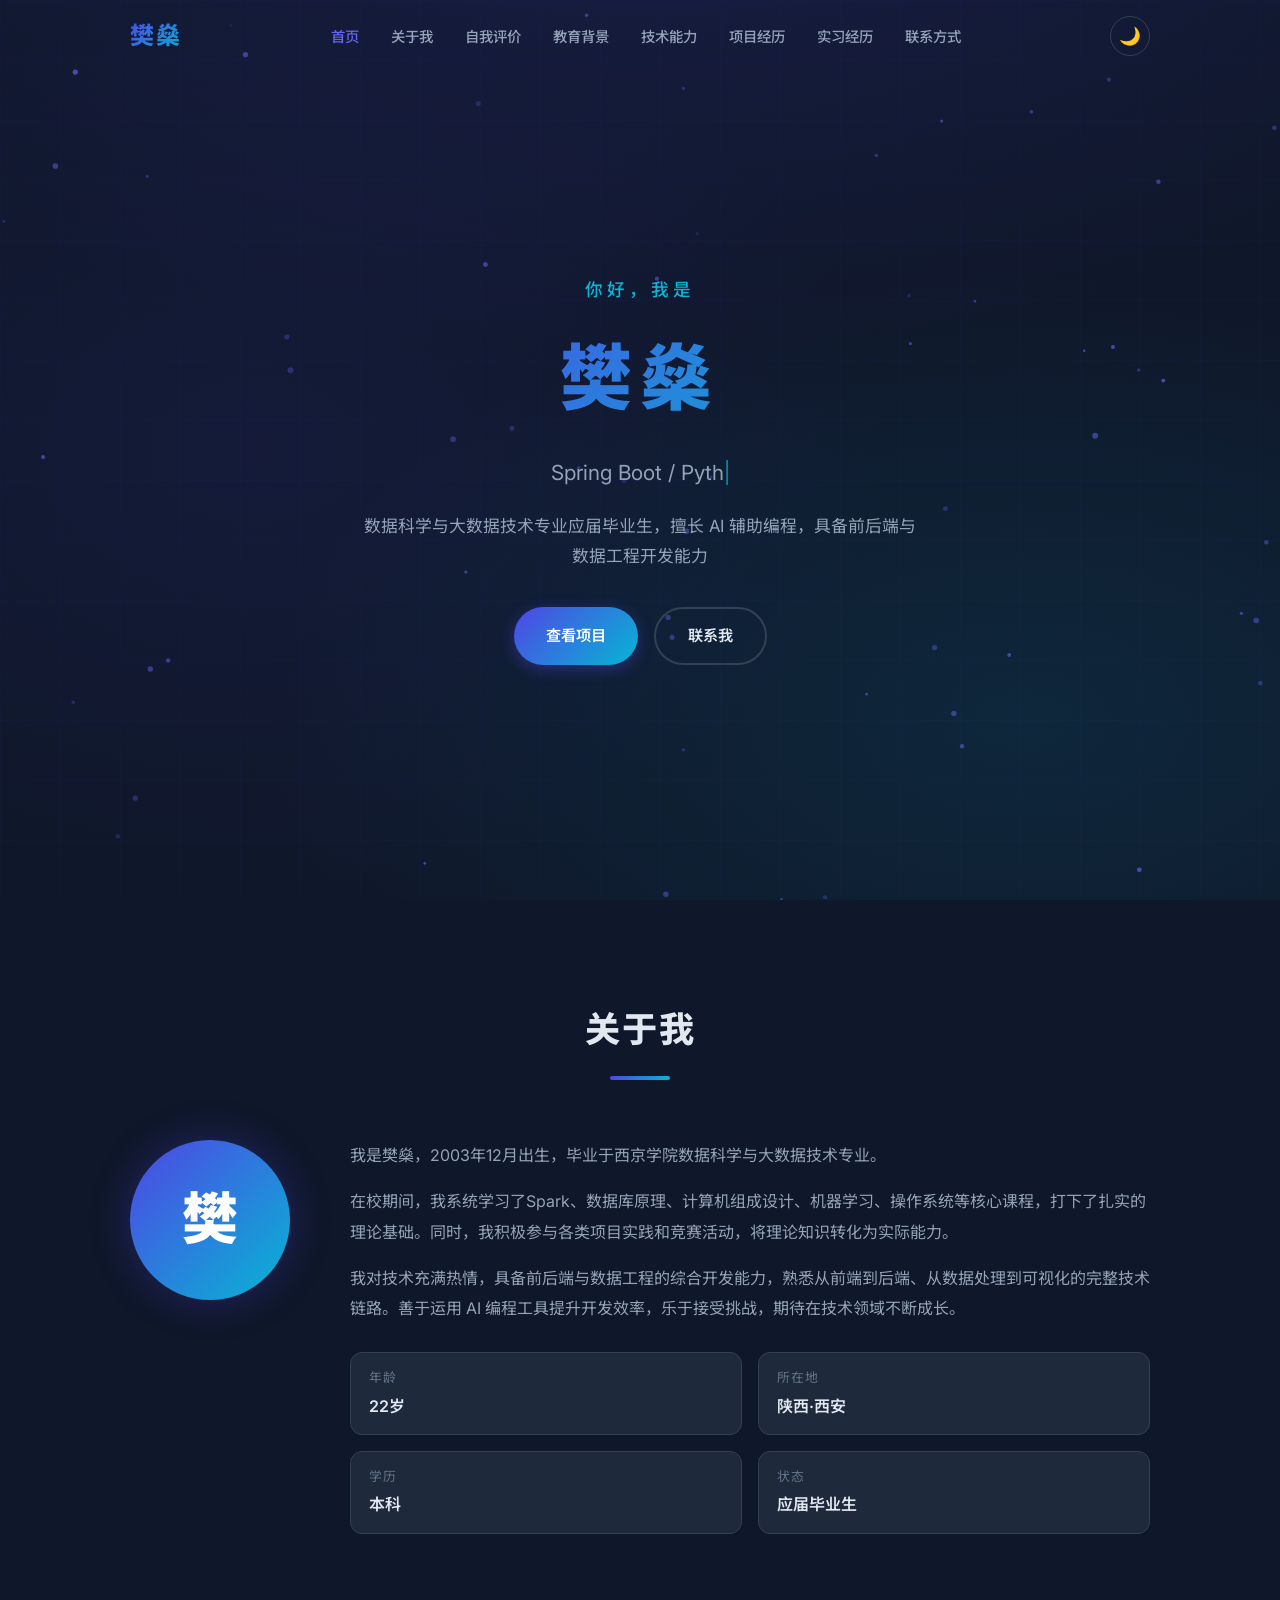
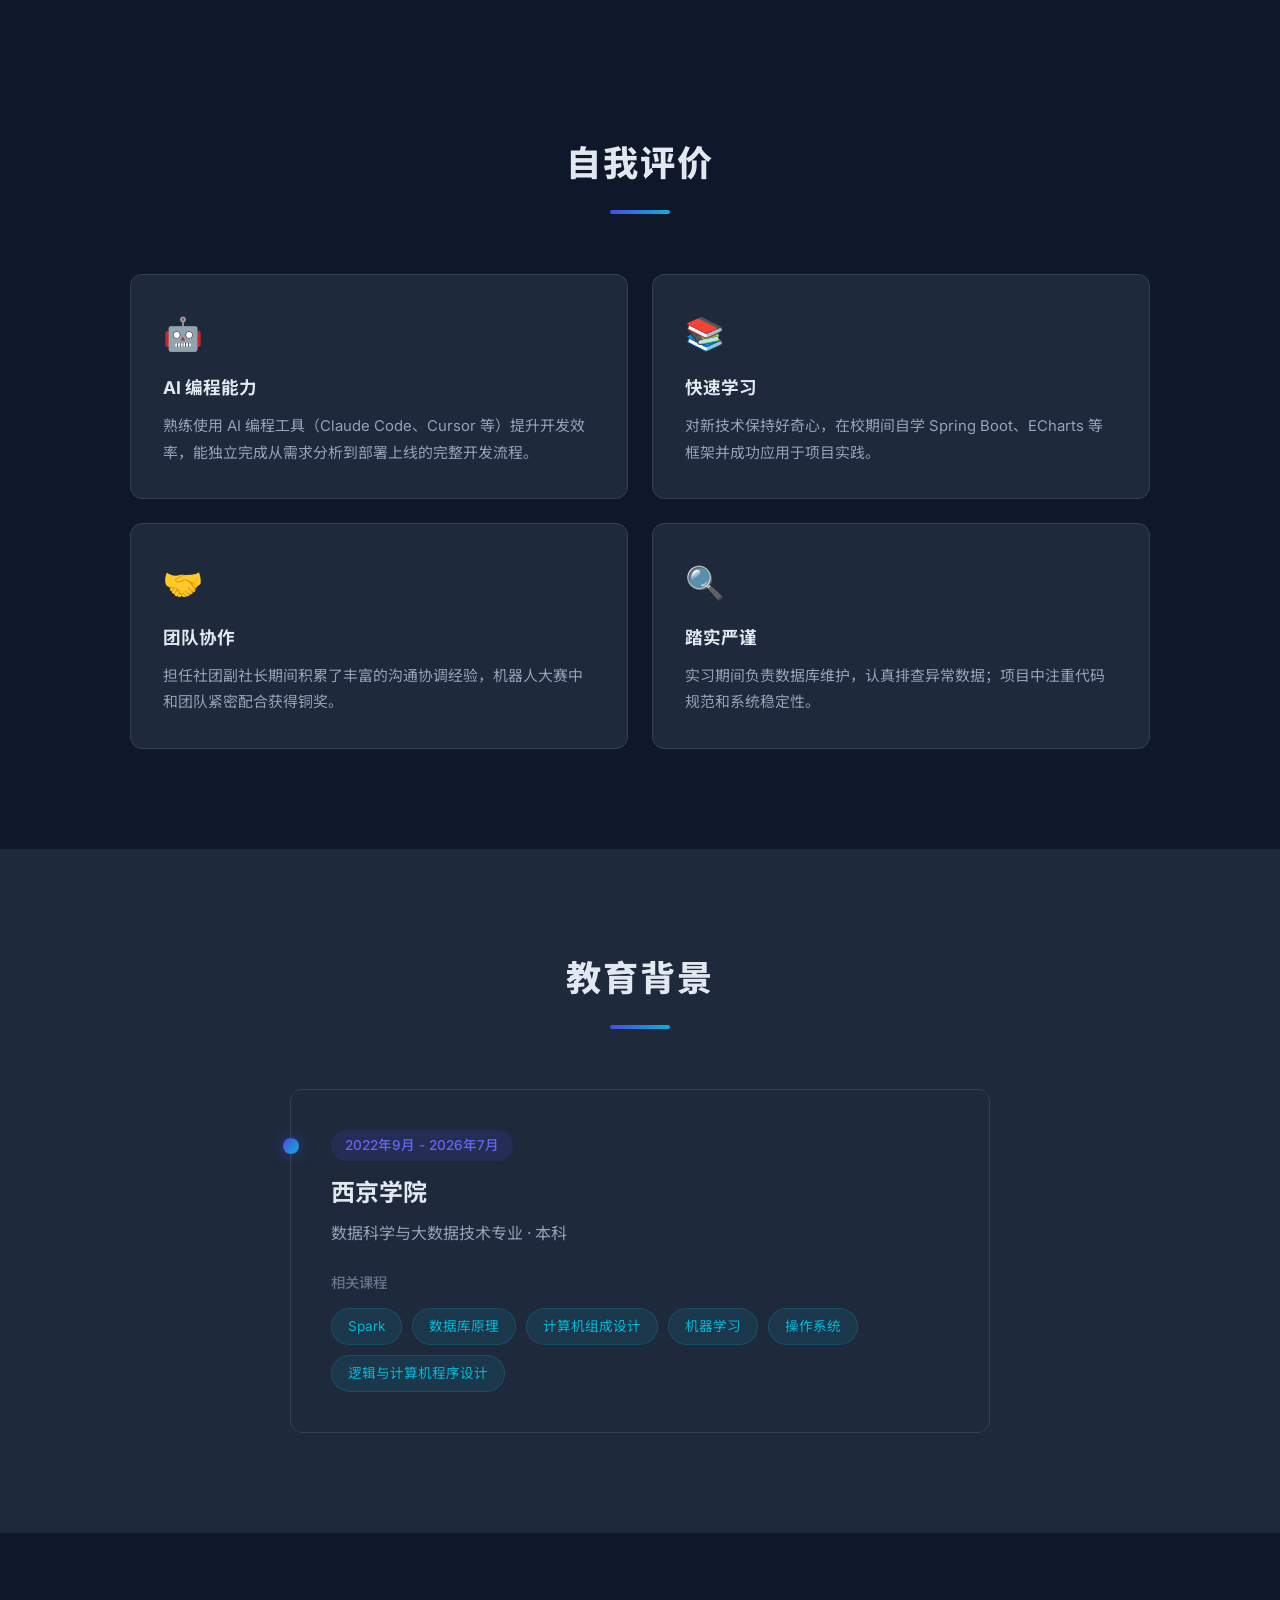
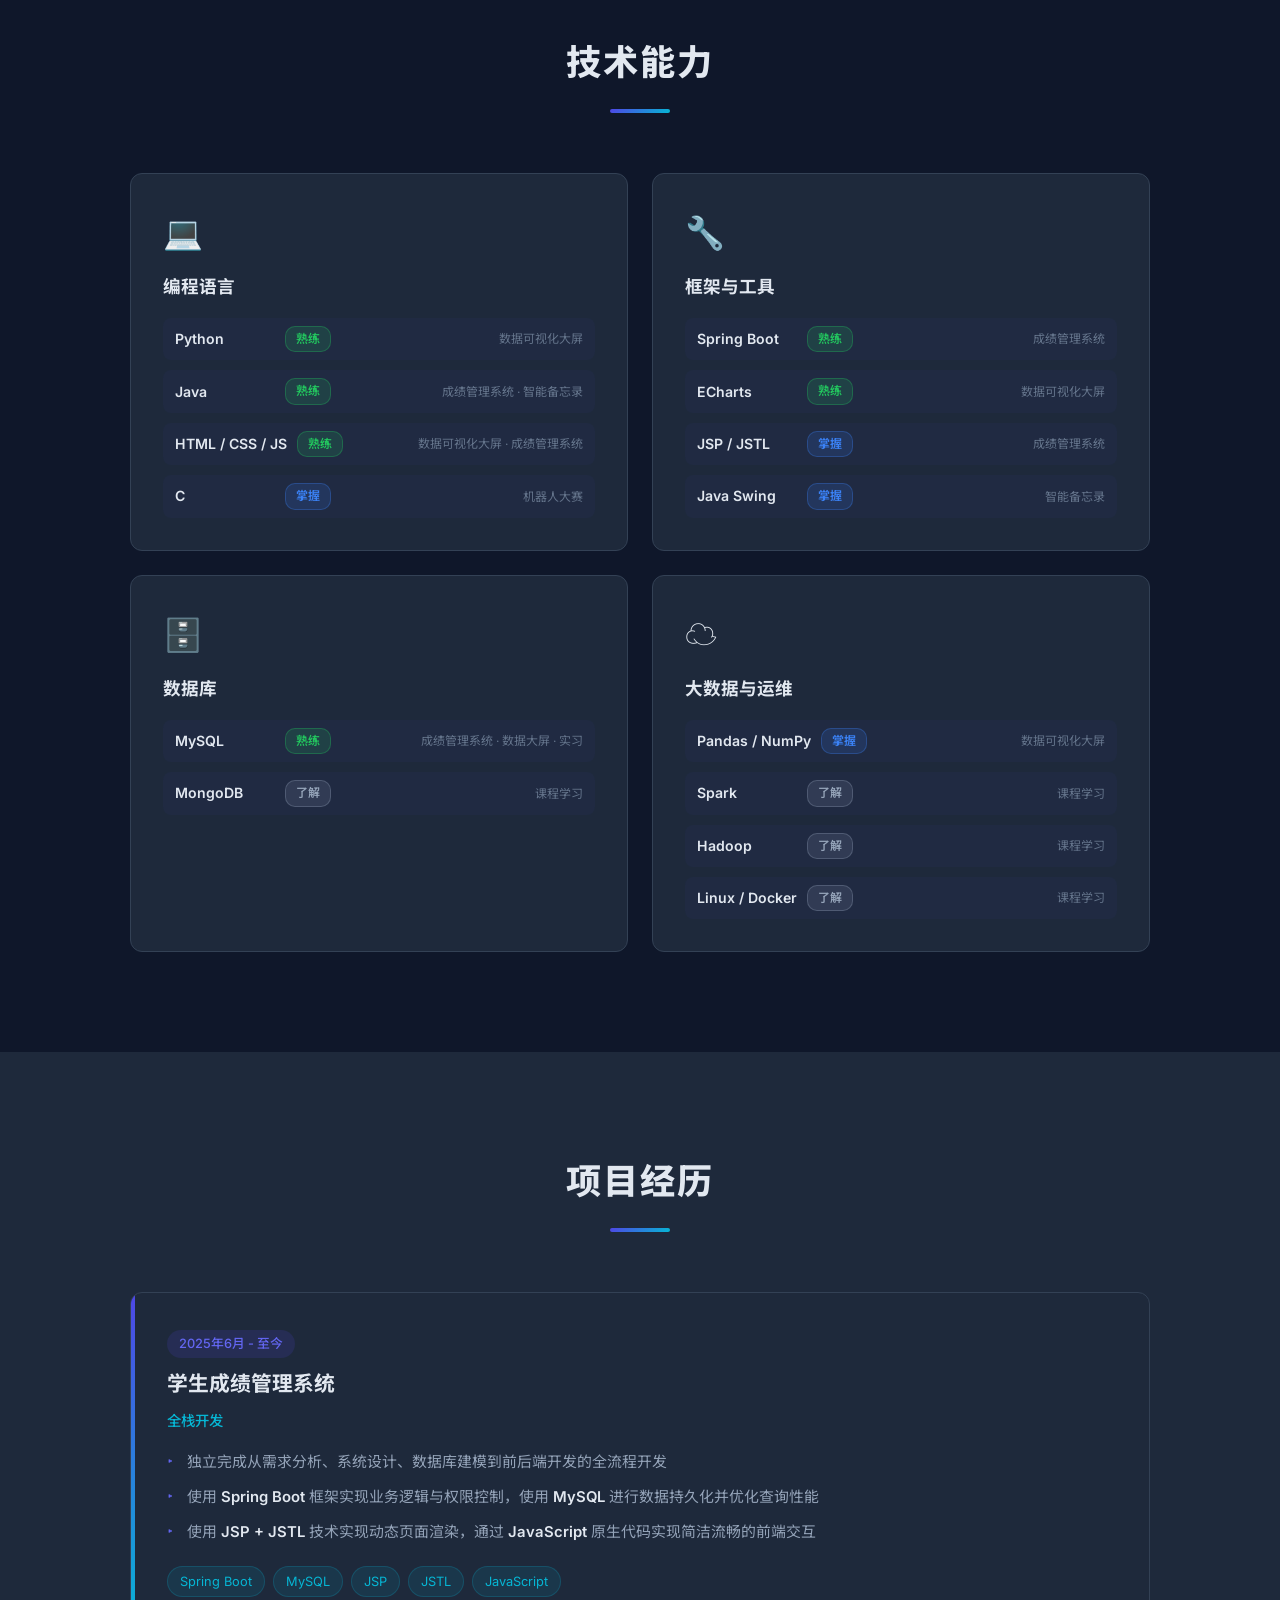
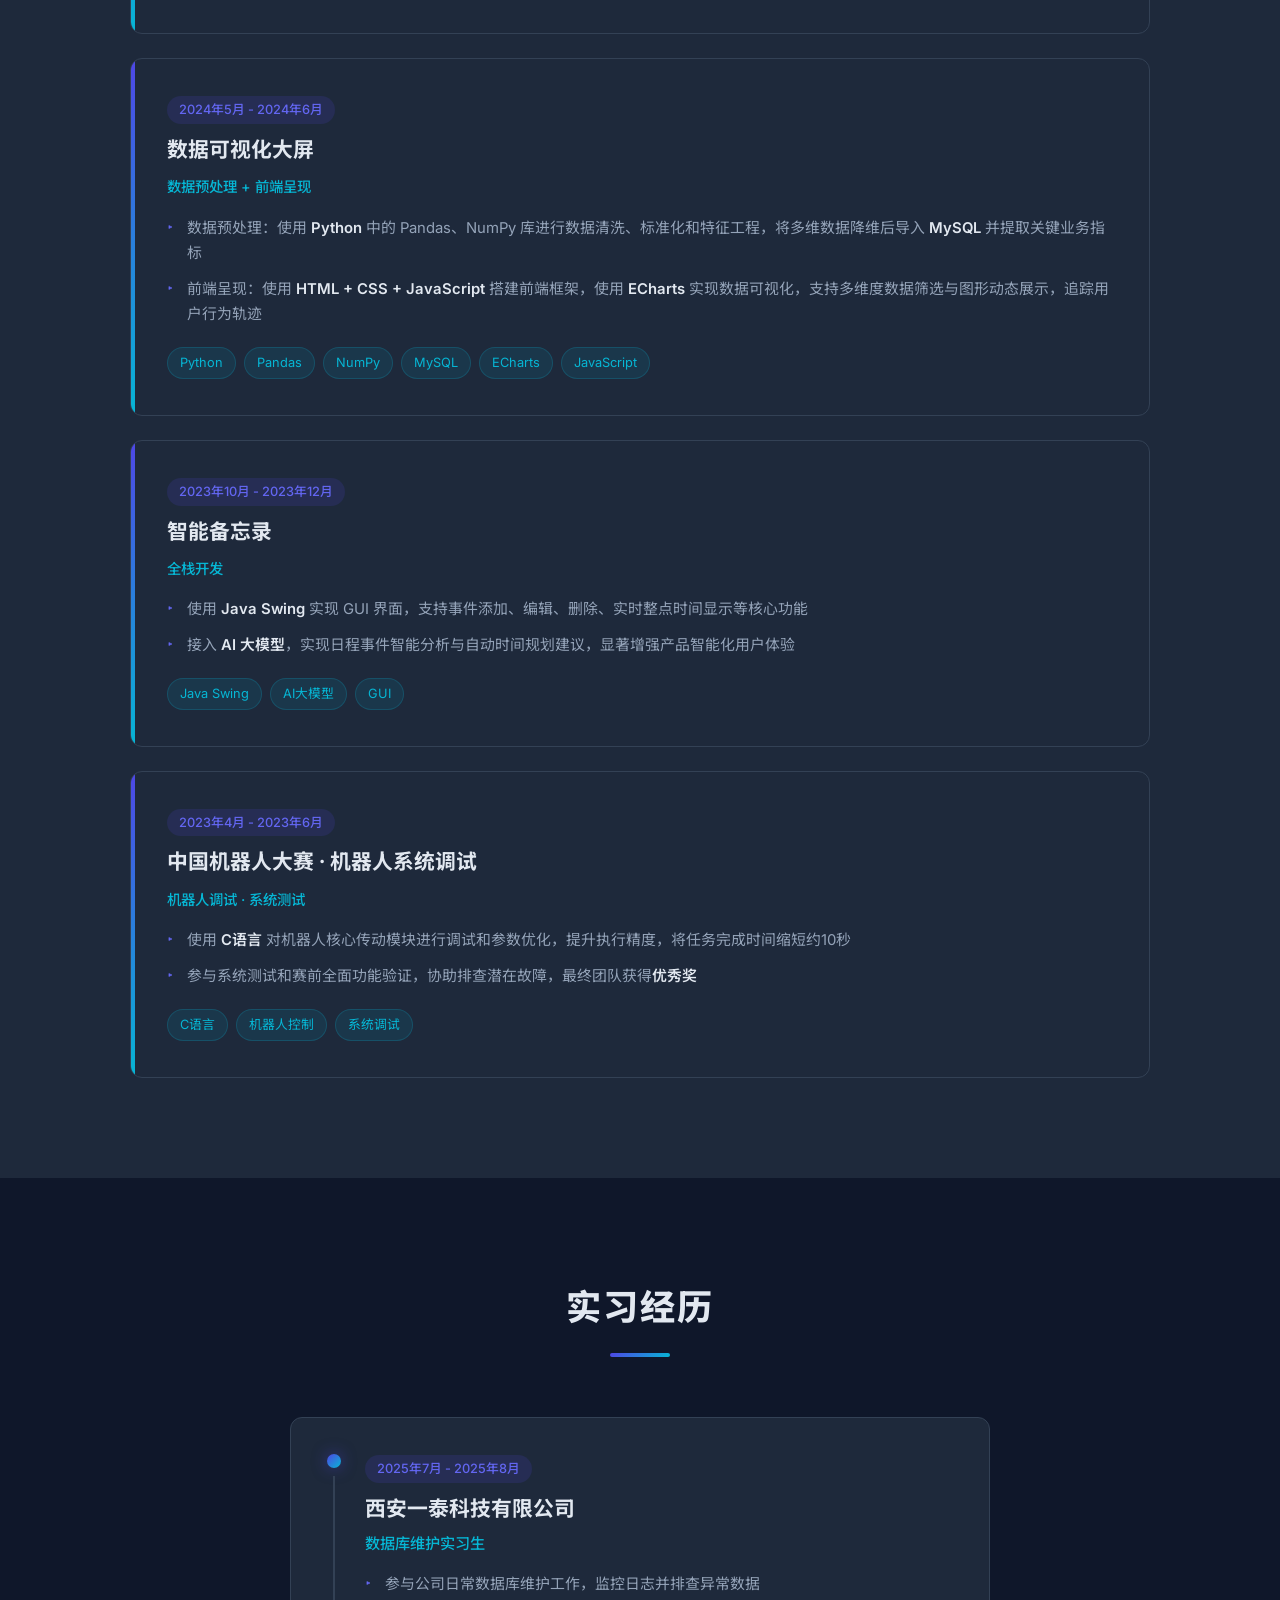
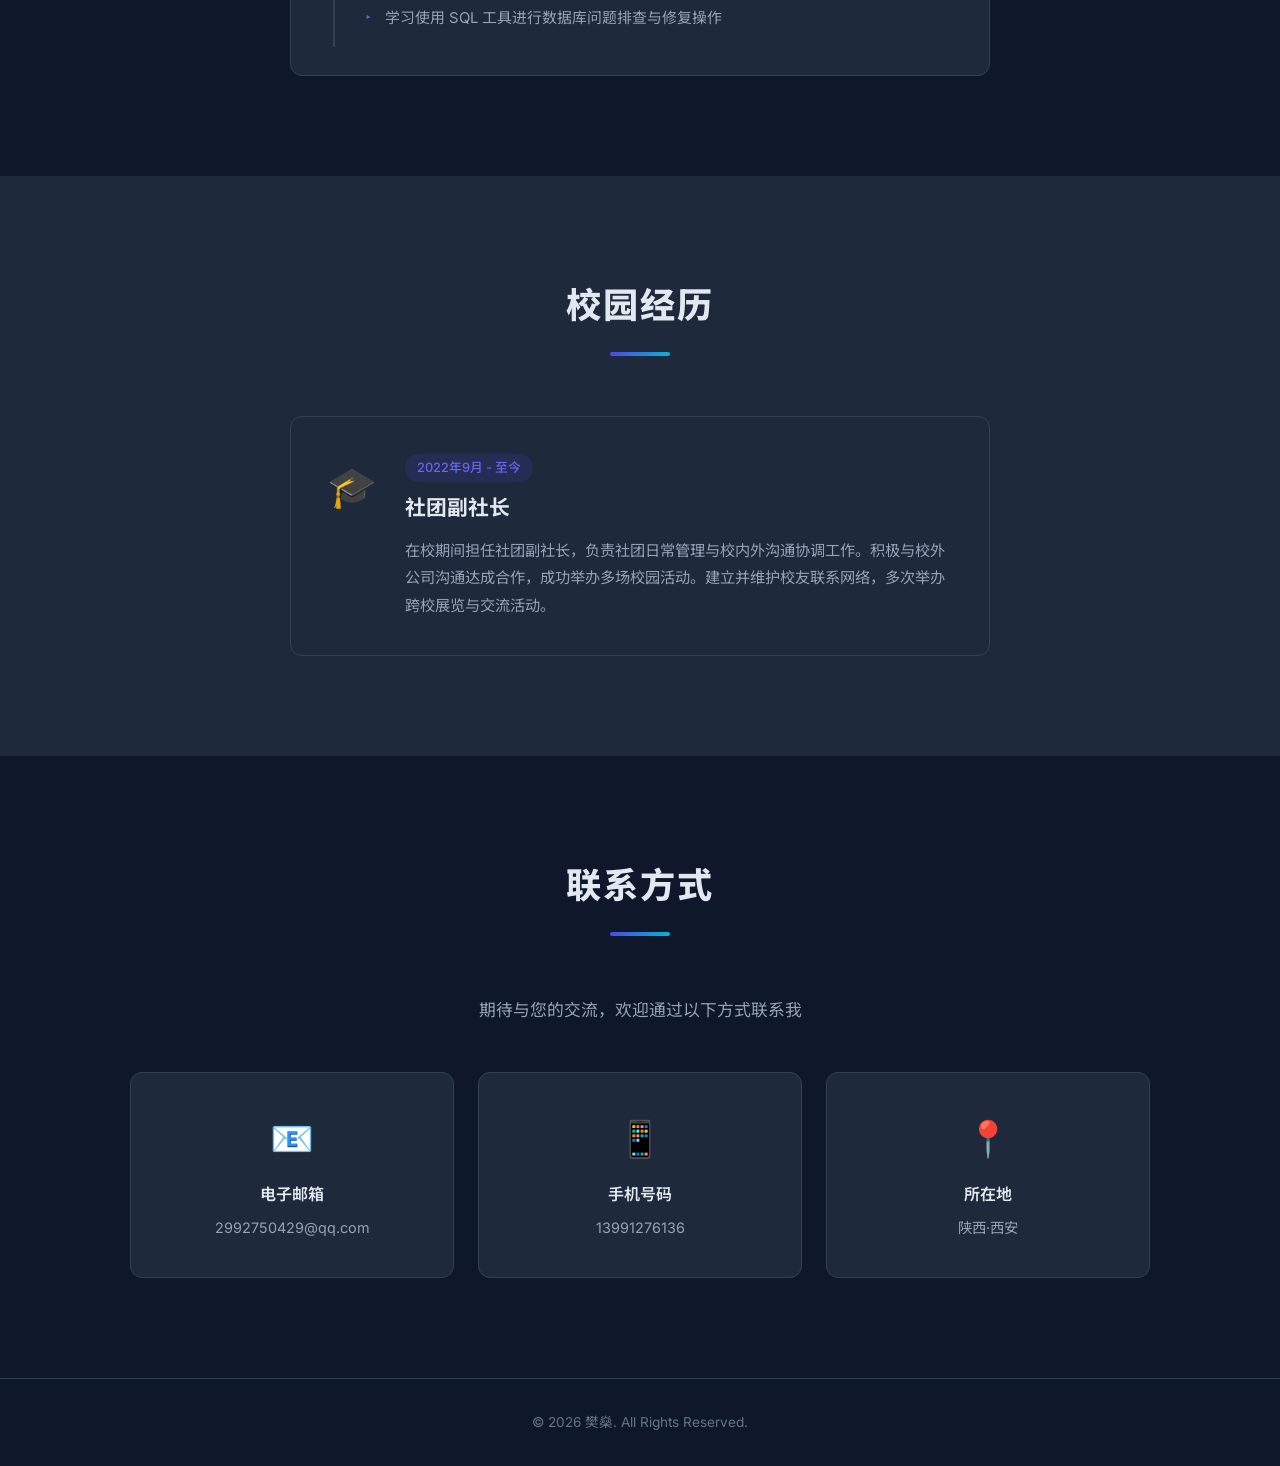
==== index.html @ 36b5add4 "初始化个人介绍网站" ====
<!DOCTYPE html>
<html lang="zh-CN">
<head>
    <meta charset="UTF-8">
    <meta name="viewport" content="width=device-width, initial-scale=1.0">
    <title>樊燊 - 个人主页</title>
    <link rel="stylesheet" href="css/style.css">
    <link rel="preconnect" href="https://fonts.googleapis.com">
    <link rel="preconnect" href="https://fonts.gstatic.com" crossorigin>
    <link href="https://fonts.googleapis.com/css2?family=Inter:wght@300;400;500;600;700;800&family=Noto+Sans+SC:wght@300;400;500;700;900&display=swap" rel="stylesheet">
</head>
<body>
    <!-- 导航栏 -->
    <nav class="navbar" id="navbar">
        <div class="nav-container">
            <a href="#home" class="nav-logo">樊燊</a>
            <ul class="nav-menu">
                <li><a href="#home" class="nav-link">首页</a></li>
                <li><a href="#about" class="nav-link">关于我</a></li>
                <li><a href="#self-eval" class="nav-link">自我评价</a></li>
                <li><a href="#education" class="nav-link">教育背景</a></li>
                <li><a href="#skills" class="nav-link">技术能力</a></li>
                <li><a href="#projects" class="nav-link">项目经历</a></li>
                <li><a href="#experience" class="nav-link">实习经历</a></li>
                <li><a href="#contact" class="nav-link">联系方式</a></li>
            </ul>
            <button class="theme-toggle" id="themeToggle" aria-label="切换主题">
                <span class="theme-icon-dark">🌙</span>
                <span class="theme-icon-light">☀️</span>
            </button>
        </div>
    </nav>

    <!-- Hero 区域 -->
    <section class="hero" id="home">
        <div class="hero-bg"></div>
        <div class="hero-content">
            <p class="hero-greeting">你好，我是</p>
            <h1 class="hero-name">樊燊</h1>
            <div class="hero-typing">
                <span class="typing-text"></span><span class="typing-cursor">|</span>
            </div>
            <p class="hero-desc">数据科学与大数据技术专业应届毕业生，擅长 AI 辅助编程，具备前后端与数据工程开发能力</p>
            <div class="hero-btns">
                <a href="#projects" class="btn btn-primary">查看项目</a>
                <a href="#contact" class="btn btn-outline">联系我</a>
            </div>
        </div>
        <canvas id="particles-canvas"></canvas>
    </section>

    <!-- 关于我 -->
    <section class="section about" id="about">
        <div class="container">
            <h2 class="section-title">关于我</h2>
            <div class="section-line"></div>
            <div class="about-content">
                <div class="about-avatar">
                    <div class="avatar-placeholder">樊</div>
                </div>
                <div class="about-text">
                    <p>我是樊燊，2003年12月出生，毕业于西京学院数据科学与大数据技术专业。</p>
                    <p>在校期间，我系统学习了Spark、数据库原理、计算机组成设计、机器学习、操作系统等核心课程，打下了扎实的理论基础。同时，我积极参与各类项目实践和竞赛活动，将理论知识转化为实际能力。</p>
                    <p>我对技术充满热情，具备前后端与数据工程的综合开发能力，熟悉从前端到后端、从数据处理到可视化的完整技术链路。善于运用 AI 编程工具提升开发效率，乐于接受挑战，期待在技术领域不断成长。</p>
                    <div class="about-info">
                        <div class="info-item">
                            <span class="info-label">年龄</span>
                            <span class="info-value">22岁</span>
                        </div>
                        <div class="info-item">
                            <span class="info-label">所在地</span>
                            <span class="info-value">陕西·西安</span>
                        </div>
                        <div class="info-item">
                            <span class="info-label">学历</span>
                            <span class="info-value">本科</span>
                        </div>
                        <div class="info-item">
                            <span class="info-label">状态</span>
                            <span class="info-value">应届毕业生</span>
                        </div>
                    </div>
                </div>
            </div>
        </div>
    </section>

    <!-- 自我评价 -->
    <section class="section self-eval" id="self-eval">
        <div class="container">
            <h2 class="section-title">自我评价</h2>
            <div class="section-line"></div>
            <div class="eval-grid">
                <div class="eval-card">
                    <div class="eval-icon">🤖</div>
                    <h3>AI 编程能力</h3>
                    <p>熟练使用 AI 编程工具（Claude Code、Cursor 等）提升开发效率，能独立完成从需求分析到部署上线的完整开发流程。</p>
                </div>
                <div class="eval-card">
                    <div class="eval-icon">📚</div>
                    <h3>快速学习</h3>
                    <p>对新技术保持好奇心，在校期间自学 Spring Boot、ECharts 等框架并成功应用于项目实践。</p>
                </div>
                <div class="eval-card">
                    <div class="eval-icon">🤝</div>
                    <h3>团队协作</h3>
                    <p>担任社团副社长期间积累了丰富的沟通协调经验，机器人大赛中和团队紧密配合获得铜奖。</p>
                </div>
                <div class="eval-card">
                    <div class="eval-icon">🔍</div>
                    <h3>踏实严谨</h3>
                    <p>实习期间负责数据库维护，认真排查异常数据；项目中注重代码规范和系统稳定性。</p>
                </div>
            </div>
        </div>
    </section>

    <!-- 教育背景 -->
    <section class="section education" id="education">
        <div class="container">
            <h2 class="section-title">教育背景</h2>
            <div class="section-line"></div>
            <div class="edu-card">
                <div class="edu-timeline-dot"></div>
                <div class="edu-content">
                    <div class="edu-period">2022年9月 - 2026年7月</div>
                    <h3 class="edu-school">西京学院</h3>
                    <p class="edu-major">数据科学与大数据技术专业 · 本科</p>
                    <div class="edu-courses">
                        <h4>相关课程</h4>
                        <div class="course-tags">
                            <span class="course-tag">Spark</span>
                            <span class="course-tag">数据库原理</span>
                            <span class="course-tag">计算机组成设计</span>
                            <span class="course-tag">机器学习</span>
                            <span class="course-tag">操作系统</span>
                            <span class="course-tag">逻辑与计算机程序设计</span>
                        </div>
                    </div>
                </div>
            </div>
        </div>
    </section>

    <!-- 技术能力 -->
    <section class="section skills" id="skills">
        <div class="container">
            <h2 class="section-title">技术能力</h2>
            <div class="section-line"></div>
            <div class="skills-grid">
                <div class="skill-category">
                    <div class="skill-icon">💻</div>
                    <h3>编程语言</h3>
                    <div class="skill-list">
                        <div class="skill-row">
                            <span class="skill-name">Python</span>
                            <span class="skill-level level-proficient">熟练</span>
                            <span class="skill-from">数据可视化大屏</span>
                        </div>
                        <div class="skill-row">
                            <span class="skill-name">Java</span>
                            <span class="skill-level level-proficient">熟练</span>
                            <span class="skill-from">成绩管理系统 · 智能备忘录</span>
                        </div>
                        <div class="skill-row">
                            <span class="skill-name">HTML / CSS / JS</span>
                            <span class="skill-level level-proficient">熟练</span>
                            <span class="skill-from">数据可视化大屏 · 成绩管理系统</span>
                        </div>
                        <div class="skill-row">
                            <span class="skill-name">C</span>
                            <span class="skill-level level-competent">掌握</span>
                            <span class="skill-from">机器人大赛</span>
                        </div>
                    </div>
                </div>
                <div class="skill-category">
                    <div class="skill-icon">🔧</div>
                    <h3>框架与工具</h3>
                    <div class="skill-list">
                        <div class="skill-row">
                            <span class="skill-name">Spring Boot</span>
                            <span class="skill-level level-proficient">熟练</span>
                            <span class="skill-from">成绩管理系统</span>
                        </div>
                        <div class="skill-row">
                            <span class="skill-name">ECharts</span>
                            <span class="skill-level level-proficient">熟练</span>
                            <span class="skill-from">数据可视化大屏</span>
                        </div>
                        <div class="skill-row">
                            <span class="skill-name">JSP / JSTL</span>
                            <span class="skill-level level-competent">掌握</span>
                            <span class="skill-from">成绩管理系统</span>
                        </div>
                        <div class="skill-row">
                            <span class="skill-name">Java Swing</span>
                            <span class="skill-level level-competent">掌握</span>
                            <span class="skill-from">智能备忘录</span>
                        </div>
                    </div>
                </div>
                <div class="skill-category">
                    <div class="skill-icon">🗄️</div>
                    <h3>数据库</h3>
                    <div class="skill-list">
                        <div class="skill-row">
                            <span class="skill-name">MySQL</span>
                            <span class="skill-level level-proficient">熟练</span>
                            <span class="skill-from">成绩管理系统 · 数据大屏 · 实习</span>
                        </div>
                        <div class="skill-row">
                            <span class="skill-name">MongoDB</span>
                            <span class="skill-level level-familiar">了解</span>
                            <span class="skill-from">课程学习</span>
                        </div>
                    </div>
                </div>
                <div class="skill-category">
                    <div class="skill-icon">☁️</div>
                    <h3>大数据与运维</h3>
                    <div class="skill-list">
                        <div class="skill-row">
                            <span class="skill-name">Pandas / NumPy</span>
                            <span class="skill-level level-competent">掌握</span>
                            <span class="skill-from">数据可视化大屏</span>
                        </div>
                        <div class="skill-row">
                            <span class="skill-name">Spark</span>
                            <span class="skill-level level-familiar">了解</span>
                            <span class="skill-from">课程学习</span>
                        </div>
                        <div class="skill-row">
                            <span class="skill-name">Hadoop</span>
                            <span class="skill-level level-familiar">了解</span>
                            <span class="skill-from">课程学习</span>
                        </div>
                        <div class="skill-row">
                            <span class="skill-name">Linux / Docker</span>
                            <span class="skill-level level-familiar">了解</span>
                            <span class="skill-from">课程学习</span>
                        </div>
                    </div>
                </div>
            </div>
        </div>
    </section>

    <!-- 项目经历 -->
    <section class="section projects" id="projects">
        <div class="container">
            <h2 class="section-title">项目经历</h2>
            <div class="section-line"></div>
            <div class="projects-list">
                <!-- 项目1 -->
                <div class="project-card">
                    <div class="project-header">
                        <span class="project-period">2025年6月 - 至今</span>
                        <h3 class="project-name">学生成绩管理系统</h3>
                    </div>
                    <p class="project-role">全栈开发</p>
                    <ul class="project-details">
                        <li>独立完成从需求分析、系统设计、数据库建模到前后端开发的全流程开发</li>
                        <li>使用 <strong>Spring Boot</strong> 框架实现业务逻辑与权限控制，使用 <strong>MySQL</strong> 进行数据持久化并优化查询性能</li>
                        <li>使用 <strong>JSP + JSTL</strong> 技术实现动态页面渲染，通过 <strong>JavaScript</strong> 原生代码实现简洁流畅的前端交互</li>
                    </ul>
                    <div class="project-tech">
                        <span>Spring Boot</span><span>MySQL</span><span>JSP</span><span>JSTL</span><span>JavaScript</span>
                    </div>
                </div>

                <!-- 项目2 -->
                <div class="project-card">
                    <div class="project-header">
                        <span class="project-period">2024年5月 - 2024年6月</span>
                        <h3 class="project-name">数据可视化大屏</h3>
                    </div>
                    <p class="project-role">数据预处理 + 前端呈现</p>
                    <ul class="project-details">
                        <li>数据预处理：使用 <strong>Python</strong> 中的 Pandas、NumPy 库进行数据清洗、标准化和特征工程，将多维数据降维后导入 <strong>MySQL</strong> 并提取关键业务指标</li>
                        <li>前端呈现：使用 <strong>HTML + CSS + JavaScript</strong> 搭建前端框架，使用 <strong>ECharts</strong> 实现数据可视化，支持多维度数据筛选与图形动态展示，追踪用户行为轨迹</li>
                    </ul>
                    <div class="project-tech">
                        <span>Python</span><span>Pandas</span><span>NumPy</span><span>MySQL</span><span>ECharts</span><span>JavaScript</span>
                    </div>
                </div>

                <!-- 项目3 -->
                <div class="project-card">
                    <div class="project-header">
                        <span class="project-period">2023年10月 - 2023年12月</span>
                        <h3 class="project-name">智能备忘录</h3>
                    </div>
                    <p class="project-role">全栈开发</p>
                    <ul class="project-details">
                        <li>使用 <strong>Java Swing</strong> 实现 GUI 界面，支持事件添加、编辑、删除、实时整点时间显示等核心功能</li>
                        <li>接入 <strong>AI 大模型</strong>，实现日程事件智能分析与自动时间规划建议，显著增强产品智能化用户体验</li>
                    </ul>
                    <div class="project-tech">
                        <span>Java Swing</span><span>AI大模型</span><span>GUI</span>
                    </div>
                </div>

                <!-- 项目4 -->
                <div class="project-card">
                    <div class="project-header">
                        <span class="project-period">2023年4月 - 2023年6月</span>
                        <h3 class="project-name">中国机器人大赛 · 机器人系统调试</h3>
                    </div>
                    <p class="project-role">机器人调试 · 系统测试</p>
                    <ul class="project-details">
                        <li>使用 <strong>C语言</strong> 对机器人核心传动模块进行调试和参数优化，提升执行精度，将任务完成时间缩短约10秒</li>
                        <li>参与系统测试和赛前全面功能验证，协助排查潜在故障，最终团队获得<strong>优秀奖</strong></li>
                    </ul>
                    <div class="project-tech">
                        <span>C语言</span><span>机器人控制</span><span>系统调试</span>
                    </div>
                </div>
            </div>
        </div>
    </section>

    <!-- 实习经历 -->
    <section class="section experience" id="experience">
        <div class="container">
            <h2 class="section-title">实习经历</h2>
            <div class="section-line"></div>
            <div class="exp-card">
                <div class="exp-timeline">
                    <div class="exp-timeline-dot"></div>
                    <div class="exp-timeline-line"></div>
                </div>
                <div class="exp-content">
                    <div class="exp-period">2025年7月 - 2025年8月</div>
                    <h3 class="exp-company">西安一泰科技有限公司</h3>
                    <p class="exp-role">数据库维护实习生</p>
                    <ul class="exp-details">
                        <li>参与公司日常数据库维护工作，监控日志并排查异常数据</li>
                        <li>学习使用 SQL 工具进行数据库问题排查与修复操作</li>
                    </ul>
                </div>
            </div>
        </div>
    </section>

    <!-- 校园经历 -->
    <section class="section campus" id="campus">
        <div class="container">
            <h2 class="section-title">校园经历</h2>
            <div class="section-line"></div>
            <div class="campus-card">
                <div class="campus-icon">🎓</div>
                <div class="campus-content">
                    <div class="campus-period">2022年9月 - 至今</div>
                    <h3>社团副社长</h3>
                    <p>在校期间担任社团副社长，负责社团日常管理与校内外沟通协调工作。积极与校外公司沟通达成合作，成功举办多场校园活动。建立并维护校友联系网络，多次举办跨校展览与交流活动。</p>
                </div>
            </div>
        </div>
    </section>

    <!-- 联系方式 -->
    <section class="section contact" id="contact">
        <div class="container">
            <h2 class="section-title">联系方式</h2>
            <div class="section-line"></div>
            <p class="contact-intro">期待与您的交流，欢迎通过以下方式联系我</p>
            <div class="contact-cards">
                <a href="mailto:2992750429@qq.com" class="contact-card">
                    <div class="contact-icon">📧</div>
                    <h3>电子邮箱</h3>
                    <p>2992750429@qq.com</p>
                </a>
                <a href="tel:13991276136" class="contact-card">
                    <div class="contact-icon">📱</div>
                    <h3>手机号码</h3>
                    <p>13991276136</p>
                </a>
                <div class="contact-card">
                    <div class="contact-icon">📍</div>
                    <h3>所在地</h3>
                    <p>陕西·西安</p>
                </div>
            </div>
        </div>
    </section>

    <!-- 页脚 -->
    <footer class="footer">
        <div class="container">
            <p>&copy; 2026 樊燊. All Rights Reserved.</p>
        </div>
    </footer>

    <!-- 回到顶部 -->
    <button class="back-to-top" id="backToTop" aria-label="回到顶部">↑</button>

    <!-- 鼠标光晕 -->
    <div class="mouse-glow" id="mouseGlow"></div>

    <script src="js/main.js"></script>
</body>
</html>
---- css/style.css ----
/* ===== CSS 变量与全局样式 ===== */
:root {
    --primary: #4f46e5;
    --primary-light: #6366f1;
    --primary-dark: #3730a3;
    --accent: #06b6d4;
    --bg: #0f172a;
    --bg-secondary: #1e293b;
    --bg-card: #1e293b;
    --text: #e2e8f0;
    --text-secondary: #94a3b8;
    --text-muted: #64748b;
    --border: #334155;
    --gradient-1: linear-gradient(135deg, #4f46e5 0%, #06b6d4 100%);
    --gradient-2: linear-gradient(135deg, #1e293b 0%, #0f172a 100%);
    --shadow: 0 4px 6px -1px rgba(0, 0, 0, 0.3), 0 2px 4px -2px rgba(0, 0, 0, 0.3);
    --shadow-lg: 0 10px 15px -3px rgba(0, 0, 0, 0.4), 0 4px 6px -4px rgba(0, 0, 0, 0.4);
    --radius: 12px;
    --transition: 0.3s cubic-bezier(0.4, 0, 0.2, 1);
}

/* 亮色主题 */
[data-theme="light"] {
    --primary: #4f46e5;
    --primary-light: #6366f1;
    --primary-dark: #3730a3;
    --accent: #0891b2;
    --bg: #f8fafc;
    --bg-secondary: #f1f5f9;
    --bg-card: #ffffff;
    --text: #1e293b;
    --text-secondary: #475569;
    --text-muted: #94a3b8;
    --border: #e2e8f0;
    --shadow: 0 4px 6px -1px rgba(0, 0, 0, 0.08), 0 2px 4px -2px rgba(0, 0, 0, 0.05);
    --shadow-lg: 0 10px 15px -3px rgba(0, 0, 0, 0.1), 0 4px 6px -4px rgba(0, 0, 0, 0.08);
}

[data-theme="light"] .navbar.scrolled {
    background: rgba(248, 250, 252, 0.85);
}

[data-theme="light"] .skill-tag {
    background: rgba(79, 70, 229, 0.08);
    border-color: rgba(79, 70, 229, 0.15);
}

[data-theme="light"] .course-tag,
[data-theme="light"] .project-tech span {
    background: rgba(8, 145, 178, 0.08);
    border-color: rgba(8, 145, 178, 0.15);
}

[data-theme="light"] .edu-period,
[data-theme="light"] .project-period,
[data-theme="light"] .exp-period,
[data-theme="light"] .campus-period {
    background: rgba(79, 70, 229, 0.1);
}

* {
    margin: 0;
    padding: 0;
    box-sizing: border-box;
}

html {
    scroll-behavior: smooth;
    scroll-padding-top: 80px;
}

body {
    font-family: 'Inter', 'Noto Sans SC', -apple-system, BlinkMacSystemFont, sans-serif;
    background-color: var(--bg);
    color: var(--text);
    line-height: 1.7;
    overflow-x: hidden;
}

.container {
    max-width: 1100px;
    margin: 0 auto;
    padding: 0 40px;
}

/* ===== 导航栏 ===== */
.navbar {
    position: fixed;
    top: 0;
    left: 0;
    right: 0;
    z-index: 1000;
    padding: 16px 0;
    transition: var(--transition);
    backdrop-filter: blur(0px);
}

.navbar.scrolled {
    background: rgba(15, 23, 42, 0.85);
    backdrop-filter: blur(20px);
    border-bottom: 1px solid var(--border);
    padding: 10px 0;
    box-shadow: 0 1px 3px rgba(0, 0, 0, 0.3);
}

.nav-container {
    max-width: 1100px;
    margin: 0 auto;
    padding: 0 40px;
    display: flex;
    justify-content: space-between;
    align-items: center;
}

.nav-logo {
    font-size: 1.5rem;
    font-weight: 800;
    background: var(--gradient-1);
    -webkit-background-clip: text;
    -webkit-text-fill-color: transparent;
    background-clip: text;
    text-decoration: none;
    letter-spacing: 2px;
}

.nav-menu {
    display: flex;
    list-style: none;
    gap: 32px;
}

.nav-link {
    color: var(--text-secondary);
    text-decoration: none;
    font-size: 0.9rem;
    font-weight: 500;
    transition: var(--transition);
    position: relative;
    padding: 4px 0;
}

.nav-link::after {
    content: '';
    position: absolute;
    bottom: -2px;
    left: 0;
    width: 0;
    height: 2px;
    background: var(--gradient-1);
    transition: var(--transition);
    border-radius: 1px;
}

.nav-link:hover {
    color: var(--text);
}

.nav-link:hover::after {
    width: 100%;
}

/* ===== Hero 区域 ===== */
.hero {
    min-height: 100vh;
    display: flex;
    align-items: center;
    justify-content: center;
    position: relative;
    overflow: hidden;
    padding: 120px 40px 80px;
}

.hero-bg {
    position: absolute;
    top: 0;
    left: 0;
    right: 0;
    bottom: 0;
    background:
        radial-gradient(ellipse 80% 60% at 50% -20%, rgba(79, 70, 229, 0.15), transparent),
        radial-gradient(ellipse 60% 50% at 80% 80%, rgba(6, 182, 212, 0.1), transparent),
        radial-gradient(ellipse 50% 50% at 20% 50%, rgba(79, 70, 229, 0.08), transparent);
    z-index: 0;
}

.hero-bg::before {
    content: '';
    position: absolute;
    top: 0;
    left: 0;
    right: 0;
    bottom: 0;
    background-image:
        linear-gradient(rgba(79, 70, 229, 0.03) 1px, transparent 1px),
        linear-gradient(90deg, rgba(79, 70, 229, 0.03) 1px, transparent 1px);
    background-size: 60px 60px;
}

.hero-content {
    position: relative;
    z-index: 1;
    text-align: center;
    max-width: 700px;
}

.hero-greeting {
    font-size: 1.1rem;
    color: var(--accent);
    font-weight: 500;
    margin-bottom: 12px;
    letter-spacing: 4px;
    text-transform: uppercase;
    opacity: 0;
    animation: fadeInUp 0.6s ease forwards;
}

.hero-name {
    font-size: 4.5rem;
    font-weight: 900;
    background: var(--gradient-1);
    -webkit-background-clip: text;
    -webkit-text-fill-color: transparent;
    background-clip: text;
    margin-bottom: 16px;
    letter-spacing: 8px;
    opacity: 0;
    animation: fadeInUp 0.6s ease 0.15s forwards;
}

.hero-typing {
    font-size: 1.3rem;
    color: var(--text-secondary);
    margin-bottom: 24px;
    height: 2rem;
    opacity: 0;
    animation: fadeInUp 0.6s ease 0.3s forwards;
}

.typing-cursor {
    animation: blink 0.8s infinite;
    color: var(--accent);
    font-weight: 300;
}

@keyframes blink {
    0%, 100% { opacity: 1; }
    50% { opacity: 0; }
}

.hero-desc {
    font-size: 1.05rem;
    color: var(--text-secondary);
    line-height: 1.8;
    margin-bottom: 36px;
    max-width: 560px;
    margin-left: auto;
    margin-right: auto;
    opacity: 0;
    animation: fadeInUp 0.6s ease 0.45s forwards;
}

.hero-btns {
    display: flex;
    gap: 16px;
    justify-content: center;
    flex-wrap: wrap;
    opacity: 0;
    animation: fadeInUp 0.6s ease 0.6s forwards;
}

.btn {
    display: inline-flex;
    align-items: center;
    padding: 14px 32px;
    border-radius: 50px;
    font-size: 0.95rem;
    font-weight: 600;
    text-decoration: none;
    transition: var(--transition);
    cursor: pointer;
    border: none;
}

.btn-primary {
    background: var(--gradient-1);
    color: #fff;
    box-shadow: 0 4px 15px rgba(79, 70, 229, 0.4);
}

.btn-primary:hover {
    transform: translateY(-2px);
    box-shadow: 0 8px 25px rgba(79, 70, 229, 0.5);
}

.btn-outline {
    border: 2px solid var(--border);
    color: var(--text);
    background: transparent;
}

.btn-outline:hover {
    border-color: var(--primary);
    color: var(--primary-light);
    transform: translateY(-2px);
}

@keyframes fadeInUp {
    from {
        opacity: 0;
        transform: translateY(30px);
    }
    to {
        opacity: 1;
        transform: translateY(0);
    }
}

/* ===== 通用 Section 样式 ===== */
.section {
    padding: 100px 0;
}

.section-title {
    font-size: 2.2rem;
    font-weight: 800;
    text-align: center;
    margin-bottom: 16px;
    letter-spacing: 2px;
}

.section-line {
    width: 60px;
    height: 4px;
    background: var(--gradient-1);
    border-radius: 2px;
    margin: 0 auto 60px;
}

/* ===== 关于我 ===== */
.about-content {
    display: flex;
    gap: 60px;
    align-items: flex-start;
}

.about-avatar {
    flex-shrink: 0;
}

.avatar-placeholder {
    width: 160px;
    height: 160px;
    border-radius: 50%;
    background: var(--gradient-1);
    display: flex;
    align-items: center;
    justify-content: center;
    font-size: 3.5rem;
    font-weight: 900;
    color: #fff;
    box-shadow: 0 0 40px rgba(79, 70, 229, 0.3);
}

.about-text p {
    color: var(--text-secondary);
    margin-bottom: 16px;
    font-size: 1rem;
    line-height: 1.9;
}

.about-info {
    display: grid;
    grid-template-columns: 1fr 1fr;
    gap: 16px;
    margin-top: 28px;
}

.info-item {
    display: flex;
    flex-direction: column;
    gap: 4px;
    padding: 14px 18px;
    background: var(--bg-card);
    border-radius: var(--radius);
    border: 1px solid var(--border);
}

.info-label {
    font-size: 0.8rem;
    color: var(--text-muted);
    text-transform: uppercase;
    letter-spacing: 1px;
}

.info-value {
    font-size: 1rem;
    font-weight: 600;
    color: var(--text);
}

/* ===== 教育背景 ===== */
.education {
    background: var(--bg-secondary);
}

.edu-card {
    position: relative;
    padding: 40px;
    background: var(--bg-card);
    border-radius: var(--radius);
    border: 1px solid var(--border);
    max-width: 700px;
    margin: 0 auto;
}

.edu-timeline-dot {
    position: absolute;
    left: -8px;
    top: 48px;
    width: 16px;
    height: 16px;
    background: var(--gradient-1);
    border-radius: 50%;
    box-shadow: 0 0 15px rgba(79, 70, 229, 0.5);
}

.edu-period {
    display: inline-block;
    padding: 4px 14px;
    background: rgba(79, 70, 229, 0.15);
    color: var(--primary-light);
    border-radius: 20px;
    font-size: 0.85rem;
    font-weight: 500;
    margin-bottom: 12px;
}

.edu-school {
    font-size: 1.5rem;
    font-weight: 700;
    margin-bottom: 6px;
}

.edu-major {
    color: var(--text-secondary);
    font-size: 1rem;
    margin-bottom: 24px;
}

.edu-courses h4 {
    font-size: 0.9rem;
    color: var(--text-muted);
    margin-bottom: 12px;
    font-weight: 500;
}

.course-tags {
    display: flex;
    flex-wrap: wrap;
    gap: 10px;
}

.course-tag {
    padding: 6px 16px;
    background: rgba(6, 182, 212, 0.1);
    color: var(--accent);
    border-radius: 20px;
    font-size: 0.85rem;
    border: 1px solid rgba(6, 182, 212, 0.2);
}

/* ===== 技术能力 ===== */
.skills-grid {
    display: grid;
    grid-template-columns: repeat(2, 1fr);
    gap: 24px;
}

.skill-category {
    padding: 32px;
    background: var(--bg-card);
    border-radius: var(--radius);
    border: 1px solid var(--border);
    transition: var(--transition);
}

.skill-category:hover {
    border-color: var(--primary);
    transform: translateY(-4px);
    box-shadow: var(--shadow-lg);
}

.skill-icon {
    font-size: 2rem;
    margin-bottom: 12px;
}

.skill-category h3 {
    font-size: 1.1rem;
    font-weight: 700;
    margin-bottom: 16px;
    color: var(--text);
}

.skill-tags {
    display: flex;
    flex-wrap: wrap;
    gap: 8px;
}

.skill-tag {
    padding: 5px 14px;
    background: rgba(79, 70, 229, 0.1);
    color: var(--primary-light);
    border-radius: 20px;
    font-size: 0.85rem;
    border: 1px solid rgba(79, 70, 229, 0.2);
    transition: var(--transition);
}

.skill-tag:hover {
    background: rgba(79, 70, 229, 0.2);
    border-color: var(--primary);
}

/* ===== 项目经历 ===== */
.projects {
    background: var(--bg-secondary);
}

.projects-list {
    display: flex;
    flex-direction: column;
    gap: 24px;
}

.project-card {
    padding: 36px;
    background: var(--bg-card);
    border-radius: var(--radius);
    border: 1px solid var(--border);
    transition: var(--transition);
    position: relative;
    overflow: hidden;
}

.project-card::before {
    content: '';
    position: absolute;
    top: 0;
    left: 0;
    width: 4px;
    height: 100%;
    background: var(--gradient-1);
    border-radius: 2px 0 0 2px;
}

.project-card:hover {
    border-color: var(--primary);
    transform: translateX(4px);
    box-shadow: var(--shadow-lg);
}

.project-header {
    margin-bottom: 8px;
}

.project-period {
    display: inline-block;
    padding: 3px 12px;
    background: rgba(79, 70, 229, 0.15);
    color: var(--primary-light);
    border-radius: 20px;
    font-size: 0.8rem;
    font-weight: 500;
    margin-bottom: 8px;
}

.project-name {
    font-size: 1.3rem;
    font-weight: 700;
    color: var(--text);
}

.project-role {
    color: var(--accent);
    font-size: 0.9rem;
    font-weight: 500;
    margin-bottom: 16px;
}

.project-details {
    list-style: none;
    margin-bottom: 20px;
}

.project-details li {
    position: relative;
    padding-left: 20px;
    color: var(--text-secondary);
    font-size: 0.93rem;
    margin-bottom: 10px;
    line-height: 1.7;
}

.project-details li::before {
    content: '▸';
    position: absolute;
    left: 0;
    color: var(--primary-light);
    font-size: 0.8rem;
}

.project-details li strong {
    color: var(--text);
    font-weight: 600;
}

.project-tech {
    display: flex;
    flex-wrap: wrap;
    gap: 8px;
}

.project-tech span {
    padding: 4px 12px;
    background: rgba(6, 182, 212, 0.1);
    color: var(--accent);
    border-radius: 20px;
    font-size: 0.8rem;
    border: 1px solid rgba(6, 182, 212, 0.2);
}

/* ===== 实习经历 ===== */
.exp-card {
    display: flex;
    gap: 24px;
    max-width: 700px;
    margin: 0 auto;
    padding: 36px;
    background: var(--bg-card);
    border-radius: var(--radius);
    border: 1px solid var(--border);
}

.exp-timeline {
    position: relative;
    flex-shrink: 0;
}

.exp-timeline-dot {
    width: 14px;
    height: 14px;
    background: var(--gradient-1);
    border-radius: 50%;
    box-shadow: 0 0 15px rgba(79, 70, 229, 0.5);
}

.exp-timeline-line {
    width: 2px;
    height: calc(100% - 14px);
    background: var(--border);
    margin: 8px auto 0;
}

.exp-period {
    display: inline-block;
    padding: 3px 12px;
    background: rgba(79, 70, 229, 0.15);
    color: var(--primary-light);
    border-radius: 20px;
    font-size: 0.8rem;
    font-weight: 500;
    margin-bottom: 8px;
}

.exp-company {
    font-size: 1.3rem;
    font-weight: 700;
    margin-bottom: 4px;
}

.exp-role {
    color: var(--accent);
    font-size: 0.95rem;
    font-weight: 500;
    margin-bottom: 16px;
}

.exp-details {
    list-style: none;
}

.exp-details li {
    position: relative;
    padding-left: 20px;
    color: var(--text-secondary);
    font-size: 0.93rem;
    margin-bottom: 8px;
    line-height: 1.7;
}

.exp-details li::before {
    content: '▸';
    position: absolute;
    left: 0;
    color: var(--primary-light);
    font-size: 0.8rem;
}

/* ===== 校园经历 ===== */
.campus {
    background: var(--bg-secondary);
}

.campus-card {
    display: flex;
    gap: 28px;
    max-width: 700px;
    margin: 0 auto;
    padding: 36px;
    background: var(--bg-card);
    border-radius: var(--radius);
    border: 1px solid var(--border);
    align-items: flex-start;
}

.campus-icon {
    font-size: 2.5rem;
    flex-shrink: 0;
}

.campus-period {
    display: inline-block;
    padding: 3px 12px;
    background: rgba(79, 70, 229, 0.15);
    color: var(--primary-light);
    border-radius: 20px;
    font-size: 0.8rem;
    font-weight: 500;
    margin-bottom: 8px;
}

.campus-content h3 {
    font-size: 1.3rem;
    font-weight: 700;
    margin-bottom: 12px;
}

.campus-content p {
    color: var(--text-secondary);
    font-size: 0.95rem;
    line-height: 1.8;
}

/* ===== 联系方式 ===== */
.contact-intro {
    text-align: center;
    color: var(--text-secondary);
    margin-bottom: 48px;
    font-size: 1.05rem;
}

.contact-cards {
    display: grid;
    grid-template-columns: repeat(3, 1fr);
    gap: 24px;
}

.contact-card {
    display: flex;
    flex-direction: column;
    align-items: center;
    padding: 36px 24px;
    background: var(--bg-card);
    border-radius: var(--radius);
    border: 1px solid var(--border);
    text-decoration: none;
    transition: var(--transition);
    text-align: center;
}

a.contact-card:hover {
    border-color: var(--primary);
    transform: translateY(-4px);
    box-shadow: var(--shadow-lg);
}

.contact-icon {
    font-size: 2.2rem;
    margin-bottom: 12px;
}

.contact-card h3 {
    font-size: 1rem;
    font-weight: 600;
    color: var(--text);
    margin-bottom: 8px;
}

.contact-card p {
    color: var(--text-secondary);
    font-size: 0.9rem;
    word-break: break-all;
}

/* ===== 页脚 ===== */
.footer {
    padding: 32px 0;
    text-align: center;
    border-top: 1px solid var(--border);
}

.footer p {
    color: var(--text-muted);
    font-size: 0.85rem;
}

/* ===== 主题切换按钮 ===== */
.theme-toggle {
    background: none;
    border: 1px solid var(--border);
    border-radius: 50%;
    width: 40px;
    height: 40px;
    display: flex;
    align-items: center;
    justify-content: center;
    cursor: pointer;
    font-size: 1.1rem;
    transition: var(--transition);
    position: relative;
    overflow: hidden;
}

.theme-toggle:hover {
    border-color: var(--primary);
    background: rgba(79, 70, 229, 0.1);
}

.theme-icon-dark,
.theme-icon-light {
    position: absolute;
    transition: transform 0.4s ease, opacity 0.4s ease;
}

.theme-icon-light {
    opacity: 0;
    transform: rotate(90deg) scale(0.5);
}

[data-theme="light"] .theme-icon-dark {
    opacity: 0;
    transform: rotate(-90deg) scale(0.5);
}

[data-theme="light"] .theme-icon-light {
    opacity: 1;
    transform: rotate(0) scale(1);
}

/* ===== 粒子背景 Canvas ===== */
#particles-canvas {
    position: absolute;
    top: 0;
    left: 0;
    width: 100%;
    height: 100%;
    z-index: 0;
    pointer-events: none;
}

/* ===== 技能列表（等级词 + 项目关联） ===== */
.skill-list {
    margin-top: 16px;
    display: flex;
    flex-direction: column;
    gap: 10px;
}

.skill-row {
    display: flex;
    align-items: center;
    gap: 10px;
    padding: 8px 12px;
    background: rgba(79, 70, 229, 0.04);
    border-radius: 8px;
    transition: var(--transition);
}

.skill-row:hover {
    background: rgba(79, 70, 229, 0.1);
}

.skill-name {
    font-size: 0.88rem;
    font-weight: 600;
    color: var(--text);
    min-width: 100px;
}

.skill-level {
    font-size: 0.75rem;
    font-weight: 600;
    padding: 2px 10px;
    border-radius: 10px;
    white-space: nowrap;
    flex-shrink: 0;
}

.level-proficient {
    background: rgba(34, 197, 94, 0.15);
    color: #22c55e;
    border: 1px solid rgba(34, 197, 94, 0.3);
}

.level-competent {
    background: rgba(59, 130, 246, 0.15);
    color: #3b82f6;
    border: 1px solid rgba(59, 130, 246, 0.3);
}

.level-familiar {
    background: rgba(148, 163, 184, 0.15);
    color: #94a3b8;
    border: 1px solid rgba(148, 163, 184, 0.3);
}

.skill-from {
    font-size: 0.75rem;
    color: var(--text-muted);
    margin-left: auto;
    text-align: right;
    line-height: 1.3;
}

/* ===== 自我评价 ===== */
.self-eval {
    background: var(--bg);
}

.eval-grid {
    display: grid;
    grid-template-columns: repeat(2, 1fr);
    gap: 24px;
}

.eval-card {
    padding: 32px;
    background: var(--bg-card);
    border-radius: var(--radius);
    border: 1px solid var(--border);
    transition: var(--transition);
}

.eval-card:hover {
    border-color: var(--primary);
    transform: translateY(-4px);
    box-shadow: var(--shadow-lg);
}

.eval-icon {
    font-size: 2rem;
    margin-bottom: 12px;
}

.eval-card h3 {
    font-size: 1.1rem;
    font-weight: 700;
    margin-bottom: 10px;
    color: var(--text);
}

.eval-card p {
    font-size: 0.93rem;
    color: var(--text-secondary);
    line-height: 1.8;
}

/* ===== 鼠标光晕 ===== */
.mouse-glow {
    position: fixed;
    pointer-events: none;
    z-index: 9999;
    width: 300px;
    height: 300px;
    border-radius: 50%;
    background: radial-gradient(circle, rgba(79, 70, 229, 0.12) 0%, transparent 70%);
    transform: translate(-50%, -50%);
    transition: opacity 0.3s ease;
    opacity: 0;
}

/* ===== 回到顶部按钮 ===== */
.back-to-top {
    position: fixed;
    bottom: 32px;
    right: 32px;
    width: 48px;
    height: 48px;
    border-radius: 50%;
    background: var(--gradient-1);
    color: #fff;
    border: none;
    font-size: 1.3rem;
    font-weight: 700;
    cursor: pointer;
    box-shadow: 0 4px 15px rgba(79, 70, 229, 0.4);
    z-index: 999;
    opacity: 0;
    transform: translateY(20px);
    pointer-events: none;
    transition: opacity 0.3s ease, transform 0.3s ease;
}

.back-to-top.visible {
    opacity: 1;
    transform: translateY(0);
    pointer-events: auto;
}

.back-to-top:hover {
    transform: translateY(-3px);
    box-shadow: 0 8px 25px rgba(79, 70, 229, 0.5);
}

/* ===== 卡片发光 hover ===== */
.skill-category:hover {
    border-color: var(--primary);
    transform: translateY(-4px);
    box-shadow: var(--shadow-lg), 0 0 30px rgba(79, 70, 229, 0.15);
}

.project-card:hover {
    border-color: var(--primary);
    box-shadow: var(--shadow-lg), 0 0 25px rgba(79, 70, 229, 0.12);
}

/* ===== 滚动动画 ===== */
.reveal {
    opacity: 0;
    transform: translateY(40px);
    transition: opacity 0.8s ease, transform 0.8s ease;
}

.reveal.visible {
    opacity: 1;
    transform: translateY(0);
}

/* ===== 响应式（大屏幕优化） ===== */
@media (min-width: 1400px) {
    .container {
        max-width: 1200px;
    }
    .hero-name {
        font-size: 5rem;
    }
}

@media (max-width: 768px) {
    .nav-menu {
        display: none;
    }
    .hero-name {
        font-size: 2.8rem;
    }
    .about-content {
        flex-direction: column;
        align-items: center;
        text-align: center;
    }
    .about-info {
        grid-template-columns: 1fr;
    }
    .skills-grid {
        grid-template-columns: 1fr;
    }
    .contact-cards {
        grid-template-columns: 1fr;
    }
    .container {
        padding: 0 20px;
    }
    .section {
        padding: 60px 0;
    }
}
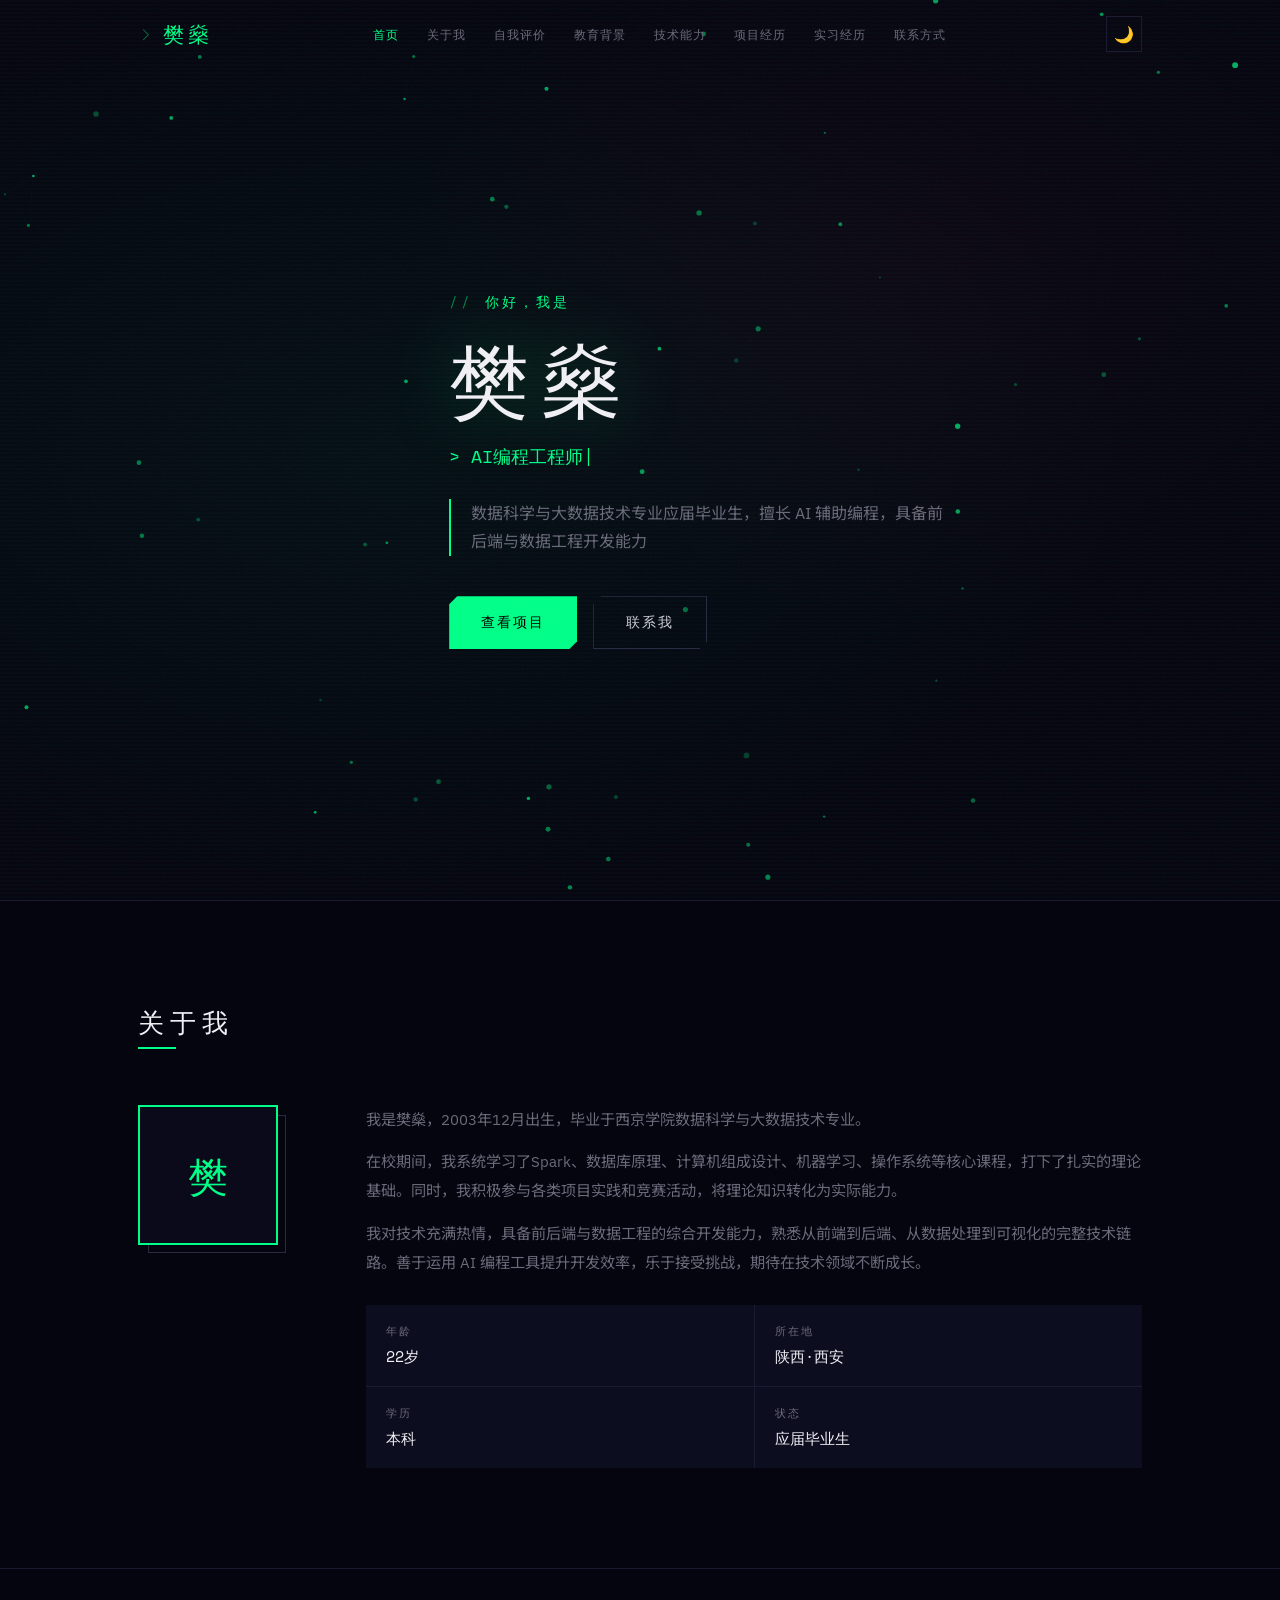
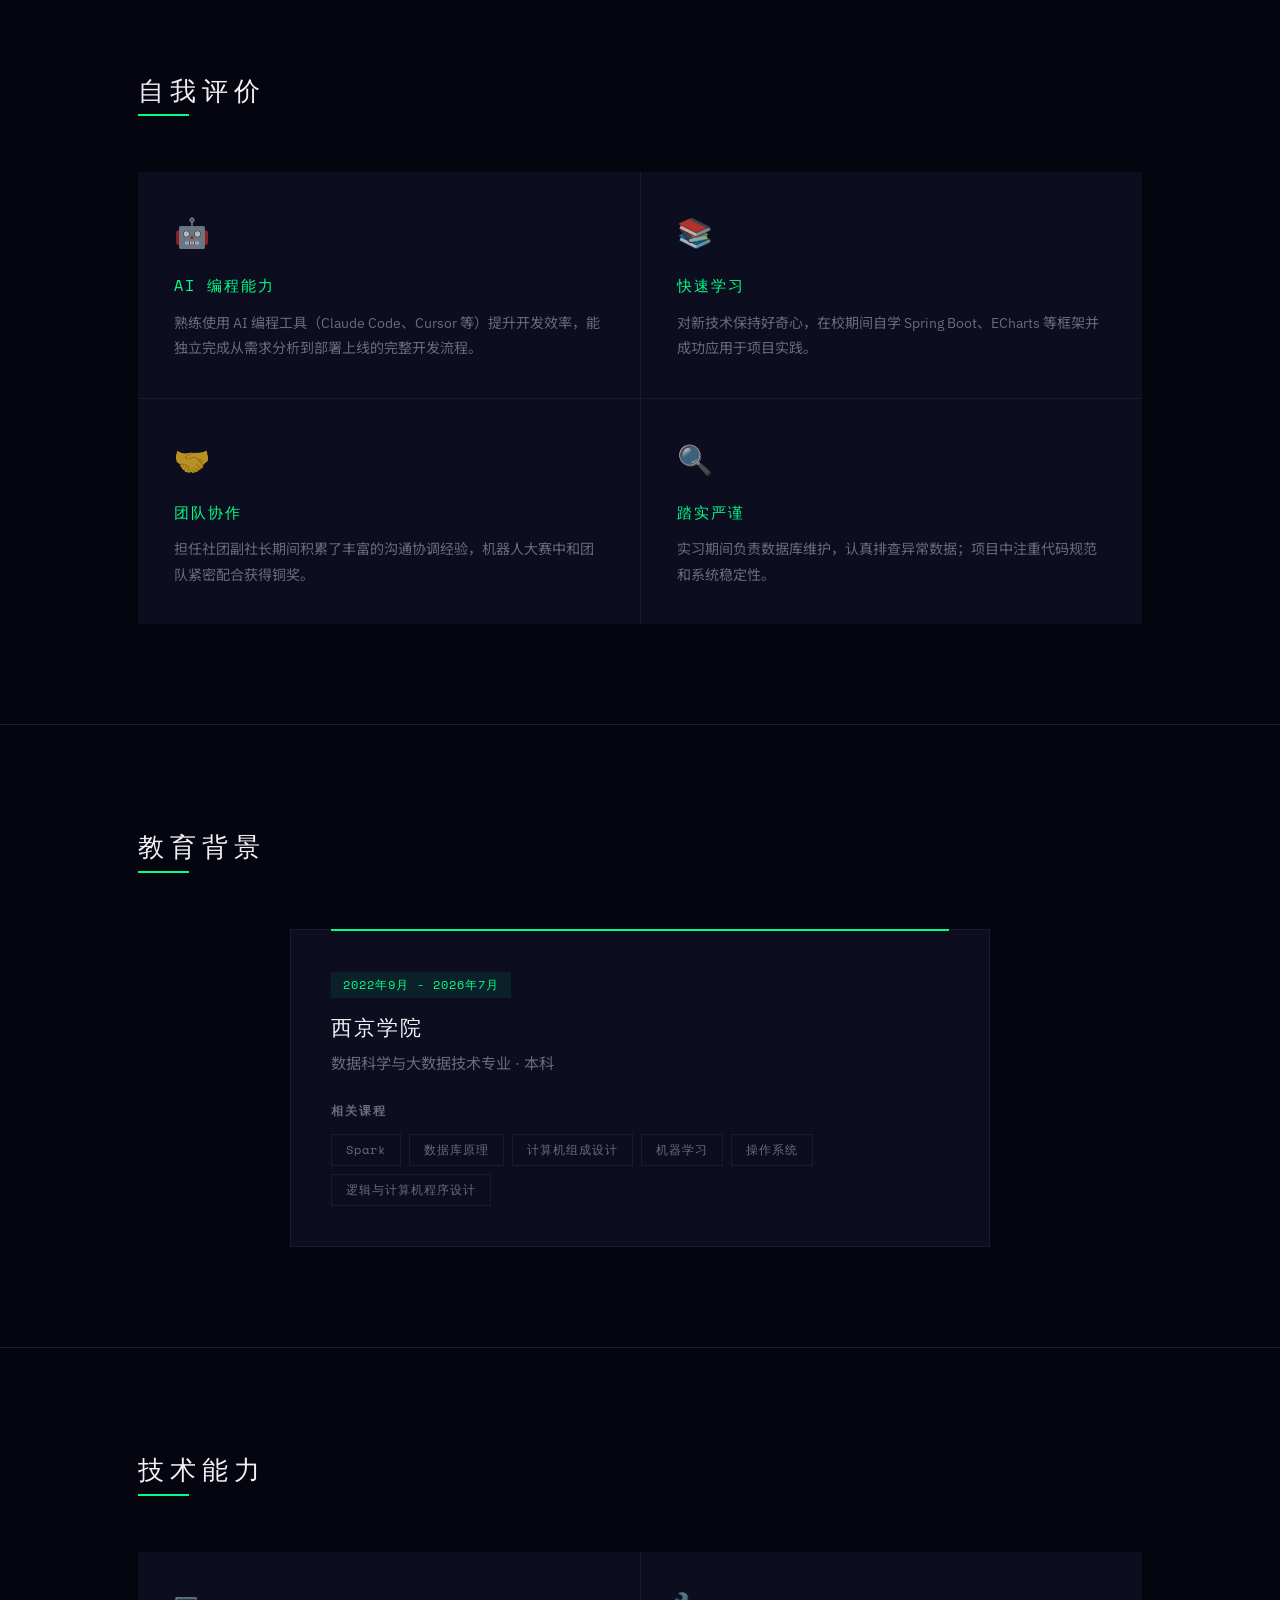
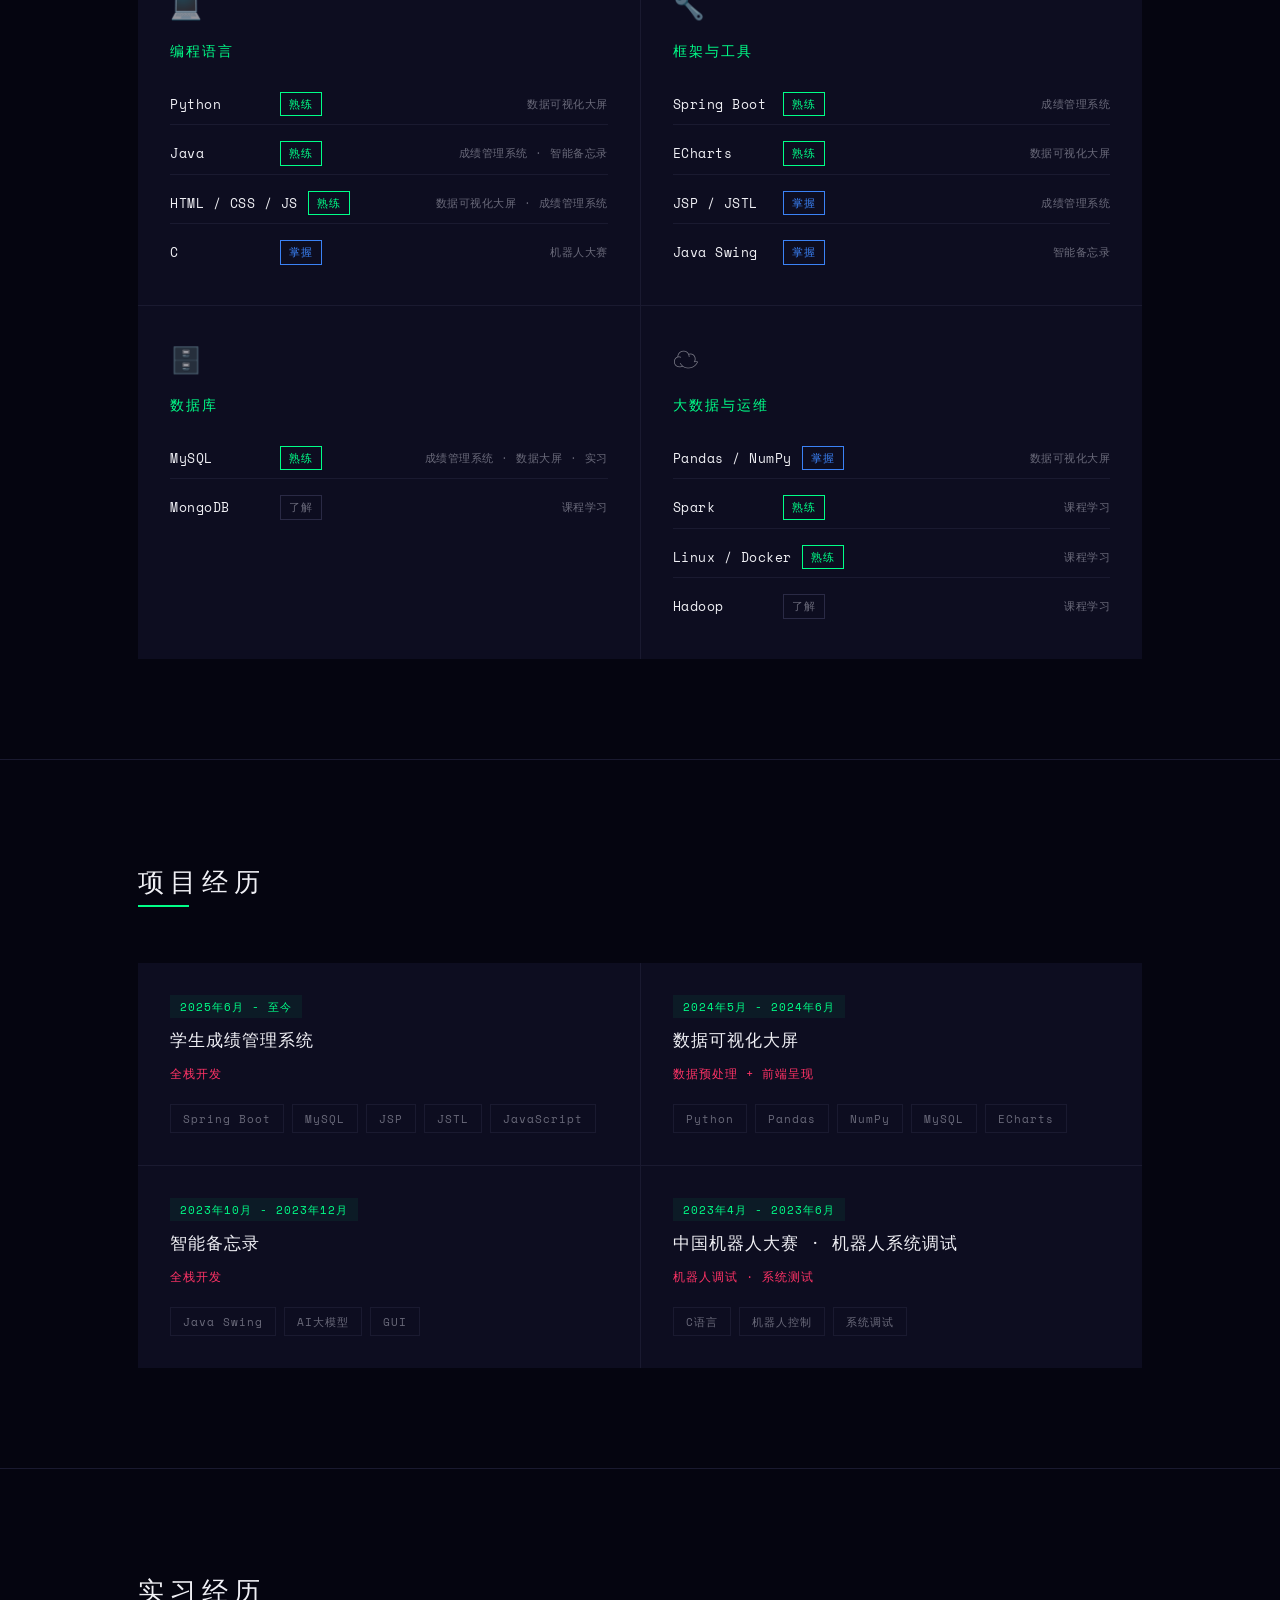
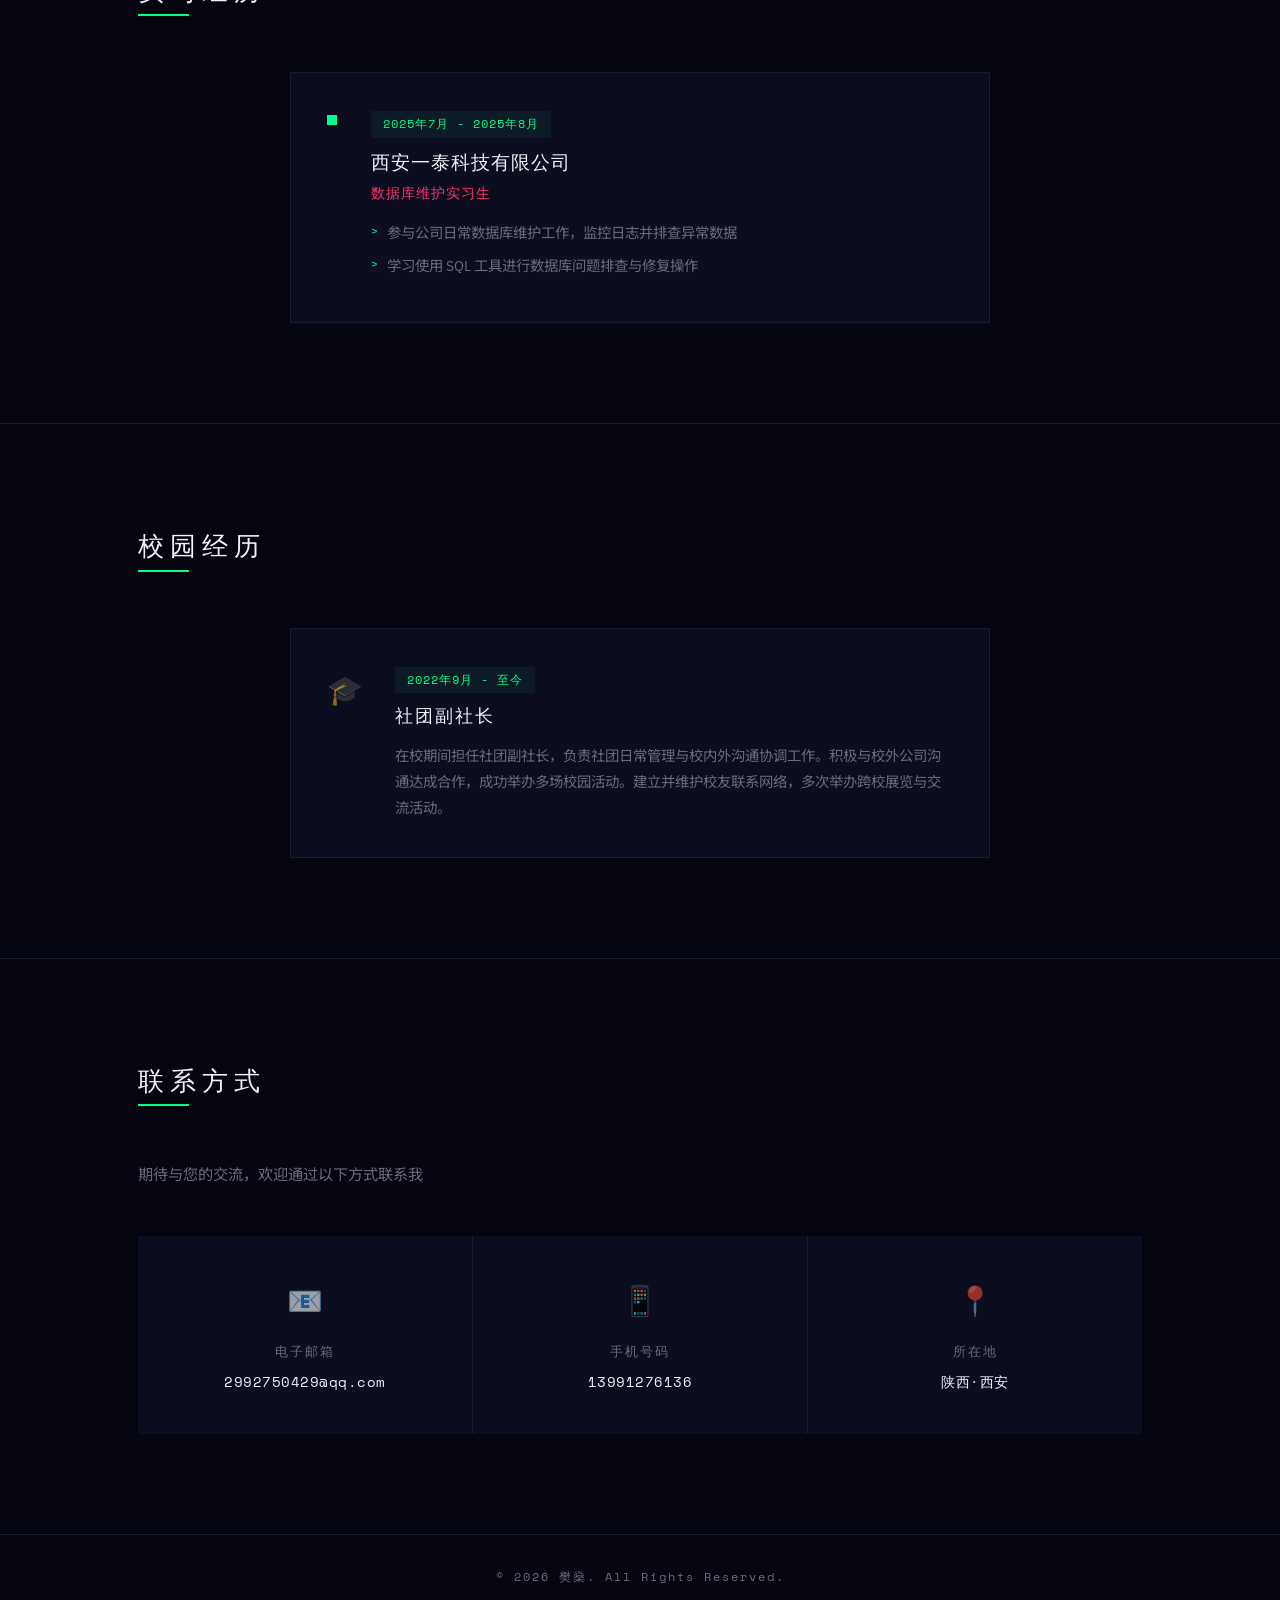
==== commit 6a672128: "全面重设计：Cyber-Brutalist工业风，遵循frontend-design规范" ====
--- a/index.html
+++ b/index.html
@@ -7,7 +7,7 @@
     <link rel="stylesheet" href="css/style.css">
     <link rel="preconnect" href="https://fonts.googleapis.com">
     <link rel="preconnect" href="https://fonts.gstatic.com" crossorigin>
-    <link href="https://fonts.googleapis.com/css2?family=Inter:wght@300;400;500;600;700;800&family=Noto+Sans+SC:wght@300;400;500;700;900&display=swap" rel="stylesheet">
+    <link href="https://fonts.googleapis.com/css2?family=IBM+Plex+Sans:wght@300;400;500;600&family=Major+Mono+Display&family=Noto+Sans+SC:wght@300;400;500;700&family=Space+Mono:wght@400;700&display=swap" rel="stylesheet">
 </head>
 <body>
     <!-- 导航栏 -->
@@ -227,7 +227,12 @@
                         </div>
                         <div class="skill-row">
                             <span class="skill-name">Spark</span>
-                            <span class="skill-level level-familiar">了解</span>
+                            <span class="skill-level level-proficient">熟练</span>
+                            <span class="skill-from">课程学习</span>
+                        </div>
+                        <div class="skill-row">
+                            <span class="skill-name">Linux / Docker</span>
+                            <span class="skill-level level-proficient">熟练</span>
                             <span class="skill-from">课程学习</span>
                         </div>
                         <div class="skill-row">
@@ -235,85 +240,119 @@
                             <span class="skill-level level-familiar">了解</span>
                             <span class="skill-from">课程学习</span>
                         </div>
-                        <div class="skill-row">
-                            <span class="skill-name">Linux / Docker</span>
-                            <span class="skill-level level-familiar">了解</span>
-                            <span class="skill-from">课程学习</span>
-                        </div>
-                    </div>
-                </div>
-            </div>
-        </div>
-    </section>
+                    </div>
+                </div>
+            </div>
+        </div>
+    </section>
+
+    <!-- 项目遮罩层 -->
+    <div class="project-overlay" id="projectOverlay"></div>
 
     <!-- 项目经历 -->
     <section class="section projects" id="projects">
         <div class="container">
             <h2 class="section-title">项目经历</h2>
             <div class="section-line"></div>
-            <div class="projects-list">
+            <div class="projects-grid" id="projectsGrid">
                 <!-- 项目1 -->
-                <div class="project-card">
-                    <div class="project-header">
+                <div class="project-block" data-project="1">
+                    <div class="project-block-summary">
                         <span class="project-period">2025年6月 - 至今</span>
                         <h3 class="project-name">学生成绩管理系统</h3>
-                    </div>
-                    <p class="project-role">全栈开发</p>
-                    <ul class="project-details">
-                        <li>独立完成从需求分析、系统设计、数据库建模到前后端开发的全流程开发</li>
-                        <li>使用 <strong>Spring Boot</strong> 框架实现业务逻辑与权限控制，使用 <strong>MySQL</strong> 进行数据持久化并优化查询性能</li>
-                        <li>使用 <strong>JSP + JSTL</strong> 技术实现动态页面渲染，通过 <strong>JavaScript</strong> 原生代码实现简洁流畅的前端交互</li>
-                    </ul>
-                    <div class="project-tech">
-                        <span>Spring Boot</span><span>MySQL</span><span>JSP</span><span>JSTL</span><span>JavaScript</span>
+                        <p class="project-role">全栈开发</p>
+                        <div class="project-tech">
+                            <span>Spring Boot</span><span>MySQL</span><span>JSP</span><span>JSTL</span><span>JavaScript</span>
+                        </div>
+                    </div>
+                    <div class="project-block-detail">
+                        <button class="project-close">✕</button>
+                        <span class="project-period">2025年6月 - 至今</span>
+                        <h3 class="project-name">学生成绩管理系统</h3>
+                        <p class="project-role">全栈开发</p>
+                        <ul class="project-details">
+                            <li>独立完成从需求分析、系统设计、数据库建模到前后端开发的全流程开发</li>
+                            <li>使用 <strong>Spring Boot</strong> 框架实现业务逻辑与权限控制，使用 <strong>MySQL</strong> 进行数据持久化并优化查询性能</li>
+                            <li>使用 <strong>JSP + JSTL</strong> 技术实现动态页面渲染，通过 <strong>JavaScript</strong> 原生代码实现简洁流畅的前端交互</li>
+                        </ul>
+                        <div class="project-tech">
+                            <span>Spring Boot</span><span>MySQL</span><span>JSP</span><span>JSTL</span><span>JavaScript</span>
+                        </div>
                     </div>
                 </div>
 
                 <!-- 项目2 -->
-                <div class="project-card">
-                    <div class="project-header">
+                <div class="project-block" data-project="2">
+                    <div class="project-block-summary">
                         <span class="project-period">2024年5月 - 2024年6月</span>
                         <h3 class="project-name">数据可视化大屏</h3>
-                    </div>
-                    <p class="project-role">数据预处理 + 前端呈现</p>
-                    <ul class="project-details">
-                        <li>数据预处理：使用 <strong>Python</strong> 中的 Pandas、NumPy 库进行数据清洗、标准化和特征工程，将多维数据降维后导入 <strong>MySQL</strong> 并提取关键业务指标</li>
-                        <li>前端呈现：使用 <strong>HTML + CSS + JavaScript</strong> 搭建前端框架，使用 <strong>ECharts</strong> 实现数据可视化，支持多维度数据筛选与图形动态展示，追踪用户行为轨迹</li>
-                    </ul>
-                    <div class="project-tech">
-                        <span>Python</span><span>Pandas</span><span>NumPy</span><span>MySQL</span><span>ECharts</span><span>JavaScript</span>
+                        <p class="project-role">数据预处理 + 前端呈现</p>
+                        <div class="project-tech">
+                            <span>Python</span><span>Pandas</span><span>NumPy</span><span>MySQL</span><span>ECharts</span>
+                        </div>
+                    </div>
+                    <div class="project-block-detail">
+                        <button class="project-close">✕</button>
+                        <span class="project-period">2024年5月 - 2024年6月</span>
+                        <h3 class="project-name">数据可视化大屏</h3>
+                        <p class="project-role">数据预处理 + 前端呈现</p>
+                        <ul class="project-details">
+                            <li>数据预处理：使用 <strong>Python</strong> 中的 Pandas、NumPy 库进行数据清洗、标准化和特征工程，将多维数据降维后导入 <strong>MySQL</strong> 并提取关键业务指标</li>
+                            <li>前端呈现：使用 <strong>HTML + CSS + JavaScript</strong> 搭建前端框架，使用 <strong>ECharts</strong> 实现数据可视化，支持多维度数据筛选与图形动态展示，追踪用户行为轨迹</li>
+                        </ul>
+                        <div class="project-tech">
+                            <span>Python</span><span>Pandas</span><span>NumPy</span><span>MySQL</span><span>ECharts</span><span>JavaScript</span>
+                        </div>
                     </div>
                 </div>
 
                 <!-- 项目3 -->
-                <div class="project-card">
-                    <div class="project-header">
+                <div class="project-block" data-project="3">
+                    <div class="project-block-summary">
                         <span class="project-period">2023年10月 - 2023年12月</span>
                         <h3 class="project-name">智能备忘录</h3>
-                    </div>
-                    <p class="project-role">全栈开发</p>
-                    <ul class="project-details">
-                        <li>使用 <strong>Java Swing</strong> 实现 GUI 界面，支持事件添加、编辑、删除、实时整点时间显示等核心功能</li>
-                        <li>接入 <strong>AI 大模型</strong>，实现日程事件智能分析与自动时间规划建议，显著增强产品智能化用户体验</li>
-                    </ul>
-                    <div class="project-tech">
-                        <span>Java Swing</span><span>AI大模型</span><span>GUI</span>
+                        <p class="project-role">全栈开发</p>
+                        <div class="project-tech">
+                            <span>Java Swing</span><span>AI大模型</span><span>GUI</span>
+                        </div>
+                    </div>
+                    <div class="project-block-detail">
+                        <button class="project-close">✕</button>
+                        <span class="project-period">2023年10月 - 2023年12月</span>
+                        <h3 class="project-name">智能备忘录</h3>
+                        <p class="project-role">全栈开发</p>
+                        <ul class="project-details">
+                            <li>使用 <strong>Java Swing</strong> 实现 GUI 界面，支持事件添加、编辑、删除、实时整点时间显示等核心功能</li>
+                            <li>接入 <strong>AI 大模型</strong>，实现日程事件智能分析与自动时间规划建议，显著增强产品智能化用户体验</li>
+                        </ul>
+                        <div class="project-tech">
+                            <span>Java Swing</span><span>AI大模型</span><span>GUI</span>
+                        </div>
                     </div>
                 </div>
 
                 <!-- 项目4 -->
-                <div class="project-card">
-                    <div class="project-header">
+                <div class="project-block" data-project="4">
+                    <div class="project-block-summary">
                         <span class="project-period">2023年4月 - 2023年6月</span>
                         <h3 class="project-name">中国机器人大赛 · 机器人系统调试</h3>
-                    </div>
-                    <p class="project-role">机器人调试 · 系统测试</p>
-                    <ul class="project-details">
-                        <li>使用 <strong>C语言</strong> 对机器人核心传动模块进行调试和参数优化，提升执行精度，将任务完成时间缩短约10秒</li>
-                        <li>参与系统测试和赛前全面功能验证，协助排查潜在故障，最终团队获得<strong>优秀奖</strong></li>
-                    </ul>
-                    <div class="project-tech">
-                        <span>C语言</span><span>机器人控制</span><span>系统调试</span>
+                        <p class="project-role">机器人调试 · 系统测试</p>
+                        <div class="project-tech">
+                            <span>C语言</span><span>机器人控制</span><span>系统调试</span>
+                        </div>
+                    </div>
+                    <div class="project-block-detail">
+                        <button class="project-close">✕</button>
+                        <span class="project-period">2023年4月 - 2023年6月</span>
+                        <h3 class="project-name">中国机器人大赛 · 机器人系统调试</h3>
+                        <p class="project-role">机器人调试 · 系统测试</p>
+                        <ul class="project-details">
+                            <li>使用 <strong>C语言</strong> 对机器人核心传动模块进行调试和参数优化，提升执行精度，将任务完成时间缩短约10秒</li>
+                            <li>参与系统测试和赛前全面功能验证，协助排查潜在故障，最终团队获得<strong>优秀奖</strong></li>
+                        </ul>
+                        <div class="project-tech">
+                            <span>C语言</span><span>机器人控制</span><span>系统调试</span>
+                        </div>
                     </div>
                 </div>
             </div>
--- a/css/style.css
+++ b/css/style.css
@@ -1,61 +1,40 @@
 /* ===== CSS 变量与全局样式 ===== */
 :root {
-    --primary: #4f46e5;
-    --primary-light: #6366f1;
-    --primary-dark: #3730a3;
-    --accent: #06b6d4;
-    --bg: #0f172a;
-    --bg-secondary: #1e293b;
-    --bg-card: #1e293b;
-    --text: #e2e8f0;
-    --text-secondary: #94a3b8;
-    --text-muted: #64748b;
-    --border: #334155;
-    --gradient-1: linear-gradient(135deg, #4f46e5 0%, #06b6d4 100%);
-    --gradient-2: linear-gradient(135deg, #1e293b 0%, #0f172a 100%);
-    --shadow: 0 4px 6px -1px rgba(0, 0, 0, 0.3), 0 2px 4px -2px rgba(0, 0, 0, 0.3);
-    --shadow-lg: 0 10px 15px -3px rgba(0, 0, 0, 0.4), 0 4px 6px -4px rgba(0, 0, 0, 0.4);
-    --radius: 12px;
-    --transition: 0.3s cubic-bezier(0.4, 0, 0.2, 1);
+    --primary: #00ff88;
+    --primary-glow: rgba(0, 255, 136, 0.3);
+    --accent: #ff3366;
+    --bg: #050510;
+    --bg-surface: #0a0a1a;
+    --bg-card: #0d0d20;
+    --text: #d0d0d8;
+    --text-dim: #6a6a7a;
+    --text-bright: #f0f0f5;
+    --border: #1a1a30;
+    --border-bright: #2a2a45;
+    --radius: 2px;
+    --font-mono: 'Space Mono', 'Courier New', monospace;
+    --font-body: 'IBM Plex Sans', 'Noto Sans SC', sans-serif;
+    --font-display: 'Major Mono Display', 'Space Mono', monospace;
+    --transition: 0.25s cubic-bezier(0.4, 0, 0.2, 1);
 }
 
 /* 亮色主题 */
 [data-theme="light"] {
-    --primary: #4f46e5;
-    --primary-light: #6366f1;
-    --primary-dark: #3730a3;
-    --accent: #0891b2;
-    --bg: #f8fafc;
-    --bg-secondary: #f1f5f9;
+    --primary: #00cc66;
+    --primary-glow: rgba(0, 204, 102, 0.2);
+    --accent: #e63950;
+    --bg: #f5f5f0;
+    --bg-surface: #ebebe5;
     --bg-card: #ffffff;
-    --text: #1e293b;
-    --text-secondary: #475569;
-    --text-muted: #94a3b8;
-    --border: #e2e8f0;
-    --shadow: 0 4px 6px -1px rgba(0, 0, 0, 0.08), 0 2px 4px -2px rgba(0, 0, 0, 0.05);
-    --shadow-lg: 0 10px 15px -3px rgba(0, 0, 0, 0.1), 0 4px 6px -4px rgba(0, 0, 0, 0.08);
+    --text: #2a2a35;
+    --text-dim: #888890;
+    --text-bright: #0a0a15;
+    --border: #d8d8d0;
+    --border-bright: #b0b0a8;
 }
 
 [data-theme="light"] .navbar.scrolled {
-    background: rgba(248, 250, 252, 0.85);
-}
-
-[data-theme="light"] .skill-tag {
-    background: rgba(79, 70, 229, 0.08);
-    border-color: rgba(79, 70, 229, 0.15);
-}
-
-[data-theme="light"] .course-tag,
-[data-theme="light"] .project-tech span {
-    background: rgba(8, 145, 178, 0.08);
-    border-color: rgba(8, 145, 178, 0.15);
-}
-
-[data-theme="light"] .edu-period,
-[data-theme="light"] .project-period,
-[data-theme="light"] .exp-period,
-[data-theme="light"] .campus-period {
-    background: rgba(79, 70, 229, 0.1);
+    background: rgba(245, 245, 240, 0.9);
 }
 
 * {
@@ -70,17 +49,33 @@
 }
 
 body {
-    font-family: 'Inter', 'Noto Sans SC', -apple-system, BlinkMacSystemFont, sans-serif;
+    font-family: var(--font-body);
     background-color: var(--bg);
     color: var(--text);
     line-height: 1.7;
     overflow-x: hidden;
+    position: relative;
+}
+
+/* 全局噪点纹理 */
+body::after {
+    content: '';
+    position: fixed;
+    top: 0;
+    left: 0;
+    width: 100%;
+    height: 100%;
+    pointer-events: none;
+    z-index: 10000;
+    opacity: 0.03;
+    background-image: url("data:image/svg+xml,%3Csvg viewBox='0 0 256 256' xmlns='http://www.w3.org/2000/svg'%3E%3Cfilter id='noise'%3E%3CfeTurbulence type='fractalNoise' baseFrequency='0.9' numOctaves='4' stitchTiles='stitch'/%3E%3C/filter%3E%3Crect width='100%25' height='100%25' filter='url(%23noise)'/%3E%3C/svg%3E");
+    background-size: 200px 200px;
 }
 
 .container {
     max-width: 1100px;
     margin: 0 auto;
-    padding: 0 40px;
+    padding: 0 48px;
 }
 
 /* ===== 导航栏 ===== */
@@ -92,48 +87,55 @@
     z-index: 1000;
     padding: 16px 0;
     transition: var(--transition);
-    backdrop-filter: blur(0px);
+    border-bottom: 1px solid transparent;
 }
 
 .navbar.scrolled {
-    background: rgba(15, 23, 42, 0.85);
-    backdrop-filter: blur(20px);
+    background: rgba(5, 5, 16, 0.92);
+    backdrop-filter: blur(12px);
     border-bottom: 1px solid var(--border);
     padding: 10px 0;
-    box-shadow: 0 1px 3px rgba(0, 0, 0, 0.3);
 }
 
 .nav-container {
     max-width: 1100px;
     margin: 0 auto;
-    padding: 0 40px;
+    padding: 0 48px;
     display: flex;
     justify-content: space-between;
     align-items: center;
 }
 
 .nav-logo {
-    font-size: 1.5rem;
-    font-weight: 800;
-    background: var(--gradient-1);
-    -webkit-background-clip: text;
-    -webkit-text-fill-color: transparent;
-    background-clip: text;
+    font-family: var(--font-display);
+    font-size: 1.3rem;
+    font-weight: 400;
+    color: var(--primary);
     text-decoration: none;
-    letter-spacing: 2px;
+    letter-spacing: 4px;
+    position: relative;
+}
+
+.nav-logo::before {
+    content: '>';
+    margin-right: 6px;
+    opacity: 0.5;
 }
 
 .nav-menu {
     display: flex;
     list-style: none;
-    gap: 32px;
+    gap: 28px;
 }
 
 .nav-link {
-    color: var(--text-secondary);
+    color: var(--text-dim);
     text-decoration: none;
-    font-size: 0.9rem;
-    font-weight: 500;
+    font-family: var(--font-mono);
+    font-size: 0.78rem;
+    font-weight: 400;
+    letter-spacing: 1px;
+    text-transform: uppercase;
     transition: var(--transition);
     position: relative;
     padding: 4px 0;
@@ -142,21 +144,61 @@
 .nav-link::after {
     content: '';
     position: absolute;
-    bottom: -2px;
+    bottom: 0;
     left: 0;
     width: 0;
-    height: 2px;
-    background: var(--gradient-1);
-    transition: var(--transition);
-    border-radius: 1px;
+    height: 1px;
+    background: var(--primary);
+    transition: width 0.2s ease;
 }
 
 .nav-link:hover {
-    color: var(--text);
+    color: var(--primary);
 }
 
 .nav-link:hover::after {
     width: 100%;
+}
+
+/* ===== 主题切换按钮 ===== */
+.theme-toggle {
+    background: none;
+    border: 1px solid var(--border);
+    width: 36px;
+    height: 36px;
+    display: flex;
+    align-items: center;
+    justify-content: center;
+    cursor: pointer;
+    font-size: 1rem;
+    transition: var(--transition);
+    position: relative;
+    overflow: hidden;
+}
+
+.theme-toggle:hover {
+    border-color: var(--primary);
+}
+
+.theme-icon-dark,
+.theme-icon-light {
+    position: absolute;
+    transition: transform 0.3s ease, opacity 0.3s ease;
+}
+
+.theme-icon-light {
+    opacity: 0;
+    transform: rotate(90deg) scale(0.5);
+}
+
+[data-theme="light"] .theme-icon-dark {
+    opacity: 0;
+    transform: rotate(-90deg) scale(0.5);
+}
+
+[data-theme="light"] .theme-icon-light {
+    opacity: 1;
+    transform: rotate(0) scale(1);
 }
 
 /* ===== Hero 区域 ===== */
@@ -167,7 +209,7 @@
     justify-content: center;
     position: relative;
     overflow: hidden;
-    padding: 120px 40px 80px;
+    padding: 120px 48px 80px;
 }
 
 .hero-bg {
@@ -177,69 +219,62 @@
     right: 0;
     bottom: 0;
     background:
-        radial-gradient(ellipse 80% 60% at 50% -20%, rgba(79, 70, 229, 0.15), transparent),
-        radial-gradient(ellipse 60% 50% at 80% 80%, rgba(6, 182, 212, 0.1), transparent),
-        radial-gradient(ellipse 50% 50% at 20% 50%, rgba(79, 70, 229, 0.08), transparent);
+        repeating-linear-gradient(0deg, transparent, transparent 2px, rgba(0, 255, 136, 0.015) 2px, rgba(0, 255, 136, 0.015) 4px),
+        radial-gradient(ellipse 60% 50% at 30% 50%, rgba(0, 255, 136, 0.04), transparent),
+        radial-gradient(ellipse 40% 40% at 70% 30%, rgba(255, 51, 102, 0.03), transparent);
     z-index: 0;
 }
 
-.hero-bg::before {
-    content: '';
-    position: absolute;
-    top: 0;
-    left: 0;
-    right: 0;
-    bottom: 0;
-    background-image:
-        linear-gradient(rgba(79, 70, 229, 0.03) 1px, transparent 1px),
-        linear-gradient(90deg, rgba(79, 70, 229, 0.03) 1px, transparent 1px);
-    background-size: 60px 60px;
-}
-
 .hero-content {
     position: relative;
     z-index: 1;
-    text-align: center;
+    text-align: left;
     max-width: 700px;
+    margin-left: 10%;
 }
 
 .hero-greeting {
+    font-family: var(--font-mono);
+    font-size: 0.85rem;
+    color: var(--primary);
+    letter-spacing: 3px;
+    text-transform: uppercase;
+    margin-bottom: 20px;
+    opacity: 0;
+    animation: fadeInUp 0.6s ease forwards;
+}
+
+.hero-greeting::before {
+    content: '// ';
+    opacity: 0.5;
+}
+
+.hero-name {
+    font-family: var(--font-display);
+    font-size: 5rem;
+    font-weight: 400;
+    color: var(--text-bright);
+    letter-spacing: 12px;
+    margin-bottom: 20px;
+    line-height: 1.1;
+    opacity: 0;
+    animation: fadeInUp 0.6s ease 0.1s forwards;
+    text-shadow: 0 0 80px var(--primary-glow);
+}
+
+.hero-typing {
+    font-family: var(--font-mono);
     font-size: 1.1rem;
-    color: var(--accent);
-    font-weight: 500;
-    margin-bottom: 12px;
-    letter-spacing: 4px;
-    text-transform: uppercase;
-    opacity: 0;
-    animation: fadeInUp 0.6s ease forwards;
-}
-
-.hero-name {
-    font-size: 4.5rem;
-    font-weight: 900;
-    background: var(--gradient-1);
-    -webkit-background-clip: text;
-    -webkit-text-fill-color: transparent;
-    background-clip: text;
-    margin-bottom: 16px;
-    letter-spacing: 8px;
-    opacity: 0;
-    animation: fadeInUp 0.6s ease 0.15s forwards;
-}
-
-.hero-typing {
-    font-size: 1.3rem;
-    color: var(--text-secondary);
-    margin-bottom: 24px;
-    height: 2rem;
-    opacity: 0;
-    animation: fadeInUp 0.6s ease 0.3s forwards;
+    color: var(--primary);
+    margin-bottom: 28px;
+    height: 1.8rem;
+    opacity: 0;
+    animation: fadeInUp 0.6s ease 0.2s forwards;
 }
 
 .typing-cursor {
     animation: blink 0.8s infinite;
-    color: var(--accent);
-    font-weight: 300;
+    color: var(--primary);
 }
 
 @keyframes blink {
@@ -248,618 +283,72 @@
 }
 
 .hero-desc {
-    font-size: 1.05rem;
-    color: var(--text-secondary);
+    font-size: 1rem;
+    color: var(--text-dim);
     line-height: 1.8;
-    margin-bottom: 36px;
-    max-width: 560px;
-    margin-left: auto;
-    margin-right: auto;
-    opacity: 0;
-    animation: fadeInUp 0.6s ease 0.45s forwards;
+    margin-bottom: 40px;
+    max-width: 500px;
+    border-left: 2px solid var(--primary);
+    padding-left: 20px;
+    opacity: 0;
+    animation: fadeInUp 0.6s ease 0.3s forwards;
 }
 
 .hero-btns {
     display: flex;
     gap: 16px;
-    justify-content: center;
-    flex-wrap: wrap;
-    opacity: 0;
-    animation: fadeInUp 0.6s ease 0.6s forwards;
+    opacity: 0;
+    animation: fadeInUp 0.6s ease 0.4s forwards;
 }
 
 .btn {
     display: inline-flex;
     align-items: center;
     padding: 14px 32px;
-    border-radius: 50px;
-    font-size: 0.95rem;
-    font-weight: 600;
+    font-family: var(--font-mono);
+    font-size: 0.85rem;
+    font-weight: 400;
+    letter-spacing: 2px;
+    text-transform: uppercase;
     text-decoration: none;
     transition: var(--transition);
     cursor: pointer;
     border: none;
+    position: relative;
 }
 
 .btn-primary {
-    background: var(--gradient-1);
-    color: #fff;
-    box-shadow: 0 4px 15px rgba(79, 70, 229, 0.4);
+    background: var(--primary);
+    color: #000;
+    clip-path: polygon(8px 0, 100% 0, 100% calc(100% - 8px), calc(100% - 8px) 100%, 0 100%, 0 8px);
 }
 
 .btn-primary:hover {
-    transform: translateY(-2px);
-    box-shadow: 0 8px 25px rgba(79, 70, 229, 0.5);
+    background: #00ff99;
+    transform: translate(-2px, -2px);
+    box-shadow: 4px 4px 0 rgba(0, 255, 136, 0.3);
 }
 
 .btn-outline {
-    border: 2px solid var(--border);
+    border: 1px solid var(--border-bright);
     color: var(--text);
     background: transparent;
+    clip-path: polygon(8px 0, 100% 0, 100% calc(100% - 8px), calc(100% - 8px) 100%, 0 100%, 0 8px);
 }
 
 .btn-outline:hover {
     border-color: var(--primary);
-    color: var(--primary-light);
-    transform: translateY(-2px);
+    color: var(--primary);
+    transform: translate(-2px, -2px);
+    box-shadow: 4px 4px 0 rgba(0, 255, 136, 0.15);
 }
 
 @keyframes fadeInUp {
-    from {
-        opacity: 0;
-        transform: translateY(30px);
-    }
-    to {
-        opacity: 1;
-        transform: translateY(0);
-    }
-}
-
-/* ===== 通用 Section 样式 ===== */
-.section {
-    padding: 100px 0;
-}
-
-.section-title {
-    font-size: 2.2rem;
-    font-weight: 800;
-    text-align: center;
-    margin-bottom: 16px;
-    letter-spacing: 2px;
-}
-
-.section-line {
-    width: 60px;
-    height: 4px;
-    background: var(--gradient-1);
-    border-radius: 2px;
-    margin: 0 auto 60px;
-}
-
-/* ===== 关于我 ===== */
-.about-content {
-    display: flex;
-    gap: 60px;
-    align-items: flex-start;
-}
-
-.about-avatar {
-    flex-shrink: 0;
-}
-
-.avatar-placeholder {
-    width: 160px;
-    height: 160px;
-    border-radius: 50%;
-    background: var(--gradient-1);
-    display: flex;
-    align-items: center;
-    justify-content: center;
-    font-size: 3.5rem;
-    font-weight: 900;
-    color: #fff;
-    box-shadow: 0 0 40px rgba(79, 70, 229, 0.3);
-}
-
-.about-text p {
-    color: var(--text-secondary);
-    margin-bottom: 16px;
-    font-size: 1rem;
-    line-height: 1.9;
-}
-
-.about-info {
-    display: grid;
-    grid-template-columns: 1fr 1fr;
-    gap: 16px;
-    margin-top: 28px;
-}
-
-.info-item {
-    display: flex;
-    flex-direction: column;
-    gap: 4px;
-    padding: 14px 18px;
-    background: var(--bg-card);
-    border-radius: var(--radius);
-    border: 1px solid var(--border);
-}
-
-.info-label {
-    font-size: 0.8rem;
-    color: var(--text-muted);
-    text-transform: uppercase;
-    letter-spacing: 1px;
-}
-
-.info-value {
-    font-size: 1rem;
-    font-weight: 600;
-    color: var(--text);
-}
-
-/* ===== 教育背景 ===== */
-.education {
-    background: var(--bg-secondary);
-}
-
-.edu-card {
-    position: relative;
-    padding: 40px;
-    background: var(--bg-card);
-    border-radius: var(--radius);
-    border: 1px solid var(--border);
-    max-width: 700px;
-    margin: 0 auto;
-}
-
-.edu-timeline-dot {
-    position: absolute;
-    left: -8px;
-    top: 48px;
-    width: 16px;
-    height: 16px;
-    background: var(--gradient-1);
-    border-radius: 50%;
-    box-shadow: 0 0 15px rgba(79, 70, 229, 0.5);
-}
-
-.edu-period {
-    display: inline-block;
-    padding: 4px 14px;
-    background: rgba(79, 70, 229, 0.15);
-    color: var(--primary-light);
-    border-radius: 20px;
-    font-size: 0.85rem;
-    font-weight: 500;
-    margin-bottom: 12px;
-}
-
-.edu-school {
-    font-size: 1.5rem;
-    font-weight: 700;
-    margin-bottom: 6px;
-}
-
-.edu-major {
-    color: var(--text-secondary);
-    font-size: 1rem;
-    margin-bottom: 24px;
-}
-
-.edu-courses h4 {
-    font-size: 0.9rem;
-    color: var(--text-muted);
-    margin-bottom: 12px;
-    font-weight: 500;
-}
-
-.course-tags {
-    display: flex;
-    flex-wrap: wrap;
-    gap: 10px;
-}
-
-.course-tag {
-    padding: 6px 16px;
-    background: rgba(6, 182, 212, 0.1);
-    color: var(--accent);
-    border-radius: 20px;
-    font-size: 0.85rem;
-    border: 1px solid rgba(6, 182, 212, 0.2);
-}
-
-/* ===== 技术能力 ===== */
-.skills-grid {
-    display: grid;
-    grid-template-columns: repeat(2, 1fr);
-    gap: 24px;
-}
-
-.skill-category {
-    padding: 32px;
-    background: var(--bg-card);
-    border-radius: var(--radius);
-    border: 1px solid var(--border);
-    transition: var(--transition);
-}
-
-.skill-category:hover {
-    border-color: var(--primary);
-    transform: translateY(-4px);
-    box-shadow: var(--shadow-lg);
-}
-
-.skill-icon {
-    font-size: 2rem;
-    margin-bottom: 12px;
-}
-
-.skill-category h3 {
-    font-size: 1.1rem;
-    font-weight: 700;
-    margin-bottom: 16px;
-    color: var(--text);
-}
-
-.skill-tags {
-    display: flex;
-    flex-wrap: wrap;
-    gap: 8px;
-}
-
-.skill-tag {
-    padding: 5px 14px;
-    background: rgba(79, 70, 229, 0.1);
-    color: var(--primary-light);
-    border-radius: 20px;
-    font-size: 0.85rem;
-    border: 1px solid rgba(79, 70, 229, 0.2);
-    transition: var(--transition);
-}
-
-.skill-tag:hover {
-    background: rgba(79, 70, 229, 0.2);
-    border-color: var(--primary);
-}
-
-/* ===== 项目经历 ===== */
-.projects {
-    background: var(--bg-secondary);
-}
-
-.projects-list {
-    display: flex;
-    flex-direction: column;
-    gap: 24px;
-}
-
-.project-card {
-    padding: 36px;
-    background: var(--bg-card);
-    border-radius: var(--radius);
-    border: 1px solid var(--border);
-    transition: var(--transition);
-    position: relative;
-    overflow: hidden;
-}
-
-.project-card::before {
-    content: '';
-    position: absolute;
-    top: 0;
-    left: 0;
-    width: 4px;
-    height: 100%;
-    background: var(--gradient-1);
-    border-radius: 2px 0 0 2px;
-}
-
-.project-card:hover {
-    border-color: var(--primary);
-    transform: translateX(4px);
-    box-shadow: var(--shadow-lg);
-}
-
-.project-header {
-    margin-bottom: 8px;
-}
-
-.project-period {
-    display: inline-block;
-    padding: 3px 12px;
-    background: rgba(79, 70, 229, 0.15);
-    color: var(--primary-light);
-    border-radius: 20px;
-    font-size: 0.8rem;
-    font-weight: 500;
-    margin-bottom: 8px;
-}
-
-.project-name {
-    font-size: 1.3rem;
-    font-weight: 700;
-    color: var(--text);
-}
-
-.project-role {
-    color: var(--accent);
-    font-size: 0.9rem;
-    font-weight: 500;
-    margin-bottom: 16px;
-}
-
-.project-details {
-    list-style: none;
-    margin-bottom: 20px;
-}
-
-.project-details li {
-    position: relative;
-    padding-left: 20px;
-    color: var(--text-secondary);
-    font-size: 0.93rem;
-    margin-bottom: 10px;
-    line-height: 1.7;
-}
-
-.project-details li::before {
-    content: '▸';
-    position: absolute;
-    left: 0;
-    color: var(--primary-light);
-    font-size: 0.8rem;
-}
-
-.project-details li strong {
-    color: var(--text);
-    font-weight: 600;
-}
-
-.project-tech {
-    display: flex;
-    flex-wrap: wrap;
-    gap: 8px;
-}
-
-.project-tech span {
-    padding: 4px 12px;
-    background: rgba(6, 182, 212, 0.1);
-    color: var(--accent);
-    border-radius: 20px;
-    font-size: 0.8rem;
-    border: 1px solid rgba(6, 182, 212, 0.2);
-}
-
-/* ===== 实习经历 ===== */
-.exp-card {
-    display: flex;
-    gap: 24px;
-    max-width: 700px;
-    margin: 0 auto;
-    padding: 36px;
-    background: var(--bg-card);
-    border-radius: var(--radius);
-    border: 1px solid var(--border);
-}
-
-.exp-timeline {
-    position: relative;
-    flex-shrink: 0;
-}
-
-.exp-timeline-dot {
-    width: 14px;
-    height: 14px;
-    background: var(--gradient-1);
-    border-radius: 50%;
-    box-shadow: 0 0 15px rgba(79, 70, 229, 0.5);
-}
-
-.exp-timeline-line {
-    width: 2px;
-    height: calc(100% - 14px);
-    background: var(--border);
-    margin: 8px auto 0;
-}
-
-.exp-period {
-    display: inline-block;
-    padding: 3px 12px;
-    background: rgba(79, 70, 229, 0.15);
-    color: var(--primary-light);
-    border-radius: 20px;
-    font-size: 0.8rem;
-    font-weight: 500;
-    margin-bottom: 8px;
-}
-
-.exp-company {
-    font-size: 1.3rem;
-    font-weight: 700;
-    margin-bottom: 4px;
-}
-
-.exp-role {
-    color: var(--accent);
-    font-size: 0.95rem;
-    font-weight: 500;
-    margin-bottom: 16px;
-}
-
-.exp-details {
-    list-style: none;
-}
-
-.exp-details li {
-    position: relative;
-    padding-left: 20px;
-    color: var(--text-secondary);
-    font-size: 0.93rem;
-    margin-bottom: 8px;
-    line-height: 1.7;
-}
-
-.exp-details li::before {
-    content: '▸';
-    position: absolute;
-    left: 0;
-    color: var(--primary-light);
-    font-size: 0.8rem;
-}
-
-/* ===== 校园经历 ===== */
-.campus {
-    background: var(--bg-secondary);
-}
-
-.campus-card {
-    display: flex;
-    gap: 28px;
-    max-width: 700px;
-    margin: 0 auto;
-    padding: 36px;
-    background: var(--bg-card);
-    border-radius: var(--radius);
-    border: 1px solid var(--border);
-    align-items: flex-start;
-}
-
-.campus-icon {
-    font-size: 2.5rem;
-    flex-shrink: 0;
-}
-
-.campus-period {
-    display: inline-block;
-    padding: 3px 12px;
-    background: rgba(79, 70, 229, 0.15);
-    color: var(--primary-light);
-    border-radius: 20px;
-    font-size: 0.8rem;
-    font-weight: 500;
-    margin-bottom: 8px;
-}
-
-.campus-content h3 {
-    font-size: 1.3rem;
-    font-weight: 700;
-    margin-bottom: 12px;
-}
-
-.campus-content p {
-    color: var(--text-secondary);
-    font-size: 0.95rem;
-    line-height: 1.8;
-}
-
-/* ===== 联系方式 ===== */
-.contact-intro {
-    text-align: center;
-    color: var(--text-secondary);
-    margin-bottom: 48px;
-    font-size: 1.05rem;
-}
-
-.contact-cards {
-    display: grid;
-    grid-template-columns: repeat(3, 1fr);
-    gap: 24px;
-}
-
-.contact-card {
-    display: flex;
-    flex-direction: column;
-    align-items: center;
-    padding: 36px 24px;
-    background: var(--bg-card);
-    border-radius: var(--radius);
-    border: 1px solid var(--border);
-    text-decoration: none;
-    transition: var(--transition);
-    text-align: center;
-}
-
-a.contact-card:hover {
-    border-color: var(--primary);
-    transform: translateY(-4px);
-    box-shadow: var(--shadow-lg);
-}
-
-.contact-icon {
-    font-size: 2.2rem;
-    margin-bottom: 12px;
-}
-
-.contact-card h3 {
-    font-size: 1rem;
-    font-weight: 600;
-    color: var(--text);
-    margin-bottom: 8px;
-}
-
-.contact-card p {
-    color: var(--text-secondary);
-    font-size: 0.9rem;
-    word-break: break-all;
-}
-
-/* ===== 页脚 ===== */
-.footer {
-    padding: 32px 0;
-    text-align: center;
-    border-top: 1px solid var(--border);
-}
-
-.footer p {
-    color: var(--text-muted);
-    font-size: 0.85rem;
-}
-
-/* ===== 主题切换按钮 ===== */
-.theme-toggle {
-    background: none;
-    border: 1px solid var(--border);
-    border-radius: 50%;
-    width: 40px;
-    height: 40px;
-    display: flex;
-    align-items: center;
-    justify-content: center;
-    cursor: pointer;
-    font-size: 1.1rem;
-    transition: var(--transition);
-    position: relative;
-    overflow: hidden;
-}
-
-.theme-toggle:hover {
-    border-color: var(--primary);
-    background: rgba(79, 70, 229, 0.1);
-}
-
-.theme-icon-dark,
-.theme-icon-light {
-    position: absolute;
-    transition: transform 0.4s ease, opacity 0.4s ease;
-}
-
-.theme-icon-light {
-    opacity: 0;
-    transform: rotate(90deg) scale(0.5);
-}
-
-[data-theme="light"] .theme-icon-dark {
-    opacity: 0;
-    transform: rotate(-90deg) scale(0.5);
-}
-
-[data-theme="light"] .theme-icon-light {
-    opacity: 1;
-    transform: rotate(0) scale(1);
-}
-
-/* ===== 粒子背景 Canvas ===== */
+    from { opacity: 0; transform: translateY(30px); }
+    to { opacity: 1; transform: translateY(0); }
+}
+
+/* ===== 粒子 Canvas ===== */
 #particles-canvas {
     position: absolute;
     top: 0;
@@ -870,111 +359,741 @@
     pointer-events: none;
 }
 
-/* ===== 技能列表（等级词 + 项目关联） ===== */
+/* ===== 通用 Section 样式 ===== */
+.section {
+    padding: 100px 0;
+    border-top: 1px solid var(--border);
+    position: relative;
+}
+
+.section:first-of-type {
+    border-top: none;
+}
+
+.section-title {
+    font-family: var(--font-display);
+    font-size: 1.6rem;
+    font-weight: 400;
+    letter-spacing: 6px;
+    margin-bottom: 12px;
+    color: var(--text-bright);
+    position: relative;
+    display: inline-block;
+}
+
+.section-title::before {
+    content: '';
+    position: absolute;
+    bottom: -4px;
+    left: 0;
+    width: 40%;
+    height: 2px;
+    background: var(--primary);
+}
+
+.section-line {
+    display: none;
+}
+
+/* ===== 关于我 ===== */
+.about-content {
+    display: grid;
+    grid-template-columns: 180px 1fr;
+    gap: 48px;
+    align-items: start;
+    margin-top: 48px;
+}
+
+.about-avatar {
+    flex-shrink: 0;
+}
+
+.avatar-placeholder {
+    width: 140px;
+    height: 140px;
+    background: var(--bg-surface);
+    border: 2px solid var(--primary);
+    display: flex;
+    align-items: center;
+    justify-content: center;
+    font-family: var(--font-display);
+    font-size: 2.5rem;
+    color: var(--primary);
+    position: relative;
+}
+
+.avatar-placeholder::after {
+    content: '';
+    position: absolute;
+    top: 8px;
+    left: 8px;
+    width: 100%;
+    height: 100%;
+    border: 1px solid var(--border-bright);
+    z-index: -1;
+}
+
+.about-text p {
+    color: var(--text-dim);
+    margin-bottom: 14px;
+    font-size: 0.95rem;
+    line-height: 1.9;
+}
+
+.about-info {
+    display: grid;
+    grid-template-columns: 1fr 1fr;
+    gap: 1px;
+    margin-top: 28px;
+    background: var(--border);
+}
+
+.info-item {
+    display: flex;
+    flex-direction: column;
+    gap: 4px;
+    padding: 16px 20px;
+    background: var(--bg-card);
+}
+
+.info-label {
+    font-family: var(--font-mono);
+    font-size: 0.7rem;
+    color: var(--text-dim);
+    text-transform: uppercase;
+    letter-spacing: 2px;
+}
+
+.info-value {
+    font-family: var(--font-mono);
+    font-size: 0.95rem;
+    color: var(--text-bright);
+}
+
+/* ===== 自我评价 ===== */
+.eval-grid {
+    display: grid;
+    grid-template-columns: repeat(2, 1fr);
+    gap: 1px;
+    background: var(--border);
+    margin-top: 48px;
+}
+
+.eval-card {
+    padding: 36px;
+    background: var(--bg-card);
+    transition: var(--transition);
+    position: relative;
+}
+
+.eval-card::before {
+    content: '';
+    position: absolute;
+    top: 0;
+    left: 0;
+    width: 100%;
+    height: 2px;
+    background: var(--primary);
+    transform: scaleX(0);
+    transform-origin: left;
+    transition: transform 0.3s ease;
+}
+
+.eval-card:hover::before {
+    transform: scaleX(1);
+}
+
+.eval-card:hover {
+    background: var(--bg-surface);
+}
+
+.eval-icon {
+    font-size: 1.8rem;
+    margin-bottom: 16px;
+    opacity: 0.7;
+}
+
+.eval-card h3 {
+    font-family: var(--font-mono);
+    font-size: 0.95rem;
+    font-weight: 400;
+    letter-spacing: 2px;
+    margin-bottom: 12px;
+    color: var(--primary);
+    text-transform: uppercase;
+}
+
+.eval-card p {
+    font-size: 0.88rem;
+    color: var(--text-dim);
+    line-height: 1.8;
+}
+
+/* ===== 教育背景 ===== */
+.edu-card {
+    position: relative;
+    padding: 40px;
+    background: var(--bg-card);
+    border: 1px solid var(--border);
+    max-width: 700px;
+    margin: 48px auto 0;
+}
+
+.edu-card::before {
+    content: '';
+    position: absolute;
+    top: -1px;
+    left: 40px;
+    right: 40px;
+    height: 2px;
+    background: var(--primary);
+}
+
+.edu-period {
+    display: inline-block;
+    padding: 3px 12px;
+    background: rgba(0, 255, 136, 0.08);
+    color: var(--primary);
+    font-family: var(--font-mono);
+    font-size: 0.75rem;
+    letter-spacing: 1px;
+    margin-bottom: 12px;
+}
+
+.edu-school {
+    font-family: var(--font-mono);
+    font-size: 1.3rem;
+    font-weight: 400;
+    letter-spacing: 2px;
+    margin-bottom: 6px;
+    color: var(--text-bright);
+}
+
+.edu-major {
+    color: var(--text-dim);
+    font-size: 0.95rem;
+    margin-bottom: 24px;
+}
+
+.edu-courses h4 {
+    font-family: var(--font-mono);
+    font-size: 0.75rem;
+    color: var(--text-dim);
+    margin-bottom: 12px;
+    text-transform: uppercase;
+    letter-spacing: 2px;
+}
+
+.course-tags {
+    display: flex;
+    flex-wrap: wrap;
+    gap: 8px;
+}
+
+.course-tag {
+    padding: 5px 14px;
+    background: transparent;
+    color: var(--text-dim);
+    border: 1px solid var(--border);
+    font-family: var(--font-mono);
+    font-size: 0.75rem;
+    letter-spacing: 1px;
+    transition: var(--transition);
+}
+
+.course-tag:hover {
+    border-color: var(--primary);
+    color: var(--primary);
+}
+
+/* ===== 技术能力 ===== */
+.skills-grid {
+    display: grid;
+    grid-template-columns: repeat(2, 1fr);
+    gap: 1px;
+    background: var(--border);
+    margin-top: 48px;
+}
+
+.skill-category {
+    padding: 32px;
+    background: var(--bg-card);
+    transition: var(--transition);
+}
+
+.skill-category:hover {
+    background: var(--bg-surface);
+}
+
+.skill-icon {
+    font-size: 1.6rem;
+    margin-bottom: 12px;
+    opacity: 0.6;
+}
+
+.skill-category h3 {
+    font-family: var(--font-mono);
+    font-size: 0.9rem;
+    font-weight: 400;
+    letter-spacing: 2px;
+    margin-bottom: 20px;
+    color: var(--primary);
+    text-transform: uppercase;
+}
+
 .skill-list {
-    margin-top: 16px;
     display: flex;
     flex-direction: column;
-    gap: 10px;
+    gap: 8px;
 }
 
 .skill-row {
     display: flex;
     align-items: center;
     gap: 10px;
-    padding: 8px 12px;
-    background: rgba(79, 70, 229, 0.04);
-    border-radius: 8px;
+    padding: 8px 0;
+    border-bottom: 1px solid var(--border);
     transition: var(--transition);
 }
 
+.skill-row:last-child {
+    border-bottom: none;
+}
+
 .skill-row:hover {
-    background: rgba(79, 70, 229, 0.1);
+    padding-left: 8px;
+    border-bottom-color: var(--primary);
 }
 
 .skill-name {
-    font-size: 0.88rem;
-    font-weight: 600;
-    color: var(--text);
+    font-family: var(--font-mono);
+    font-size: 0.82rem;
+    color: var(--text-bright);
     min-width: 100px;
+    letter-spacing: 0.5px;
 }
 
 .skill-level {
-    font-size: 0.75rem;
-    font-weight: 600;
-    padding: 2px 10px;
-    border-radius: 10px;
+    font-family: var(--font-mono);
+    font-size: 0.68rem;
+    letter-spacing: 1px;
+    padding: 2px 8px;
     white-space: nowrap;
     flex-shrink: 0;
+    text-transform: uppercase;
 }
 
 .level-proficient {
-    background: rgba(34, 197, 94, 0.15);
-    color: #22c55e;
-    border: 1px solid rgba(34, 197, 94, 0.3);
+    color: var(--primary);
+    border: 1px solid var(--primary);
 }
 
 .level-competent {
-    background: rgba(59, 130, 246, 0.15);
     color: #3b82f6;
-    border: 1px solid rgba(59, 130, 246, 0.3);
+    border: 1px solid #3b82f6;
 }
 
 .level-familiar {
-    background: rgba(148, 163, 184, 0.15);
-    color: #94a3b8;
-    border: 1px solid rgba(148, 163, 184, 0.3);
+    color: var(--text-dim);
+    border: 1px solid var(--border-bright);
 }
 
 .skill-from {
-    font-size: 0.75rem;
-    color: var(--text-muted);
+    font-family: var(--font-mono);
+    font-size: 0.68rem;
+    color: var(--text-dim);
     margin-left: auto;
     text-align: right;
     line-height: 1.3;
-}
-
-/* ===== 自我评价 ===== */
-.self-eval {
-    background: var(--bg);
-}
-
-.eval-grid {
+    letter-spacing: 0.5px;
+}
+
+/* ===== 项目经历 ===== */
+.projects-grid {
     display: grid;
     grid-template-columns: repeat(2, 1fr);
+    gap: 1px;
+    background: var(--border);
+    margin-top: 48px;
+    min-height: 400px;
+}
+
+.project-block {
+    background: var(--bg-card);
+    cursor: pointer;
+    transition: background 0.2s ease;
+    overflow: hidden;
+    position: relative;
+}
+
+.project-block::after {
+    content: '';
+    position: absolute;
+    bottom: 0;
+    right: 0;
+    width: 0;
+    height: 0;
+    border-style: solid;
+    border-width: 0 0 20px 20px;
+    border-color: transparent transparent var(--primary) transparent;
+    opacity: 0;
+    transition: opacity 0.2s ease;
+}
+
+.project-block:hover::after {
+    opacity: 1;
+}
+
+.project-block:hover {
+    background: var(--bg-surface);
+}
+
+.project-block-summary {
+    padding: 32px;
+    display: flex;
+    flex-direction: column;
+    gap: 8px;
+}
+
+.project-block-summary .project-tech {
+    margin-top: 12px;
+}
+
+.project-block-detail {
+    display: none;
+    padding: 40px;
+}
+
+.project-close {
+    position: absolute;
+    top: 16px;
+    right: 16px;
+    width: 32px;
+    height: 32px;
+    border: 1px solid var(--border-bright);
+    background: var(--bg-card);
+    color: var(--text-dim);
+    font-family: var(--font-mono);
+    font-size: 0.9rem;
+    cursor: pointer;
+    display: flex;
+    align-items: center;
+    justify-content: center;
+    transition: var(--transition);
+    z-index: 10;
+}
+
+.project-close:hover {
+    border-color: var(--accent);
+    color: var(--accent);
+}
+
+/* 展开态 */
+.project-block.expanded {
+    position: fixed;
+    z-index: 100;
+    cursor: default;
+    border: 1px solid var(--primary);
+    box-shadow: 0 0 60px rgba(0, 255, 136, 0.1);
+    background: var(--bg-card);
+    overflow: visible;
+    transition: left 0.5s cubic-bezier(0.4, 0, 0.2, 1),
+                top 0.5s cubic-bezier(0.4, 0, 0.2, 1),
+                width 0.5s cubic-bezier(0.4, 0, 0.2, 1);
+}
+
+.project-block.expanded .project-block-summary {
+    display: none;
+}
+
+.project-block.expanded .project-block-detail {
+    display: block;
+}
+
+.project-block.dimmed {
+    opacity: 0;
+    pointer-events: none;
+    transition: none;
+}
+
+.project-overlay {
+    position: fixed;
+    top: 0;
+    left: 0;
+    width: 100%;
+    height: 100%;
+    background: rgba(5, 5, 16, 0.7);
+    z-index: 99;
+    opacity: 0;
+    pointer-events: none;
+    transition: opacity 0.3s ease;
+}
+
+.project-overlay.active {
+    opacity: 1;
+    pointer-events: auto;
+}
+
+/* 通用项目样式 */
+.project-period {
+    display: inline-block;
+    padding: 2px 10px;
+    background: rgba(0, 255, 136, 0.06);
+    color: var(--primary);
+    font-family: var(--font-mono);
+    font-size: 0.7rem;
+    letter-spacing: 1px;
+    width: fit-content;
+}
+
+.project-name {
+    font-family: var(--font-mono);
+    font-size: 1.05rem;
+    font-weight: 400;
+    letter-spacing: 1px;
+    color: var(--text-bright);
+}
+
+.project-role {
+    font-family: var(--font-mono);
+    color: var(--accent);
+    font-size: 0.78rem;
+    letter-spacing: 1px;
+}
+
+.project-details {
+    list-style: none;
+    margin: 24px 0 20px;
+}
+
+.project-details li {
+    position: relative;
+    padding-left: 16px;
+    color: var(--text-dim);
+    font-size: 0.88rem;
+    margin-bottom: 10px;
+    line-height: 1.8;
+}
+
+.project-details li::before {
+    content: '>';
+    position: absolute;
+    left: 0;
+    color: var(--primary);
+    font-family: var(--font-mono);
+    font-size: 0.7rem;
+}
+
+.project-details li strong {
+    color: var(--text-bright);
+    font-weight: 600;
+}
+
+.project-tech {
+    display: flex;
+    flex-wrap: wrap;
+    gap: 8px;
+}
+
+.project-tech span {
+    padding: 4px 12px;
+    background: transparent;
+    color: var(--text-dim);
+    border: 1px solid var(--border);
+    font-family: var(--font-mono);
+    font-size: 0.7rem;
+    letter-spacing: 1px;
+    transition: var(--transition);
+}
+
+.project-tech span:hover {
+    border-color: var(--primary);
+    color: var(--primary);
+}
+
+/* ===== 实习经历 ===== */
+.exp-card {
+    display: grid;
+    grid-template-columns: 20px 1fr;
     gap: 24px;
-}
-
-.eval-card {
-    padding: 32px;
+    max-width: 700px;
+    margin: 48px auto 0;
+    padding: 36px;
     background: var(--bg-card);
-    border-radius: var(--radius);
     border: 1px solid var(--border);
+}
+
+.exp-timeline-dot {
+    width: 10px;
+    height: 10px;
+    background: var(--primary);
+    margin-top: 6px;
+}
+
+.exp-timeline-line {
+    display: none;
+}
+
+.exp-period {
+    display: inline-block;
+    padding: 3px 12px;
+    background: rgba(0, 255, 136, 0.06);
+    color: var(--primary);
+    font-family: var(--font-mono);
+    font-size: 0.75rem;
+    letter-spacing: 1px;
+    margin-bottom: 8px;
+}
+
+.exp-company {
+    font-family: var(--font-mono);
+    font-size: 1.2rem;
+    font-weight: 400;
+    letter-spacing: 1px;
+    margin-bottom: 4px;
+    color: var(--text-bright);
+}
+
+.exp-role {
+    font-family: var(--font-mono);
+    color: var(--accent);
+    font-size: 0.85rem;
+    letter-spacing: 1px;
+    margin-bottom: 16px;
+}
+
+.exp-details {
+    list-style: none;
+}
+
+.exp-details li {
+    position: relative;
+    padding-left: 16px;
+    color: var(--text-dim);
+    font-size: 0.9rem;
+    margin-bottom: 8px;
+    line-height: 1.7;
+}
+
+.exp-details li::before {
+    content: '>';
+    position: absolute;
+    left: 0;
+    color: var(--primary);
+    font-family: var(--font-mono);
+    font-size: 0.7rem;
+}
+
+/* ===== 校园经历 ===== */
+.campus-card {
+    display: grid;
+    grid-template-columns: 40px 1fr;
+    gap: 28px;
+    max-width: 700px;
+    margin: 48px auto 0;
+    padding: 36px;
+    background: var(--bg-card);
+    border: 1px solid var(--border);
+    align-items: start;
+}
+
+.campus-icon {
+    font-size: 1.8rem;
+    opacity: 0.6;
+}
+
+.campus-period {
+    display: inline-block;
+    padding: 3px 12px;
+    background: rgba(0, 255, 136, 0.06);
+    color: var(--primary);
+    font-family: var(--font-mono);
+    font-size: 0.75rem;
+    letter-spacing: 1px;
+    margin-bottom: 8px;
+}
+
+.campus-content h3 {
+    font-family: var(--font-mono);
+    font-size: 1.1rem;
+    font-weight: 400;
+    letter-spacing: 2px;
+    margin-bottom: 12px;
+    color: var(--text-bright);
+}
+
+.campus-content p {
+    color: var(--text-dim);
+    font-size: 0.9rem;
+    line-height: 1.8;
+}
+
+/* ===== 联系方式 ===== */
+.contact-intro {
+    color: var(--text-dim);
+    margin-bottom: 48px;
+    font-size: 0.95rem;
+    margin-top: 48px;
+}
+
+.contact-cards {
+    display: grid;
+    grid-template-columns: repeat(3, 1fr);
+    gap: 1px;
+    background: var(--border);
+}
+
+.contact-card {
+    display: flex;
+    flex-direction: column;
+    align-items: center;
+    padding: 40px 24px;
+    background: var(--bg-card);
+    text-decoration: none;
     transition: var(--transition);
-}
-
-.eval-card:hover {
-    border-color: var(--primary);
-    transform: translateY(-4px);
-    box-shadow: var(--shadow-lg);
-}
-
-.eval-icon {
-    font-size: 2rem;
-    margin-bottom: 12px;
-}
-
-.eval-card h3 {
-    font-size: 1.1rem;
-    font-weight: 700;
-    margin-bottom: 10px;
-    color: var(--text);
-}
-
-.eval-card p {
-    font-size: 0.93rem;
-    color: var(--text-secondary);
-    line-height: 1.8;
+    text-align: center;
+}
+
+a.contact-card:hover {
+    background: var(--bg-surface);
+}
+
+.contact-icon {
+    font-size: 1.8rem;
+    margin-bottom: 16px;
+    opacity: 0.6;
+}
+
+.contact-card h3 {
+    font-family: var(--font-mono);
+    font-size: 0.8rem;
+    font-weight: 400;
+    letter-spacing: 2px;
+    color: var(--text-dim);
+    margin-bottom: 8px;
+    text-transform: uppercase;
+}
+
+.contact-card p {
+    font-family: var(--font-mono);
+    color: var(--text-bright);
+    font-size: 0.85rem;
+    word-break: break-all;
+    letter-spacing: 0.5px;
+}
+
+/* ===== 页脚 ===== */
+.footer {
+    padding: 32px 0;
+    text-align: center;
+    border-top: 1px solid var(--border);
+}
+
+.footer p {
+    font-family: var(--font-mono);
+    color: var(--text-dim);
+    font-size: 0.75rem;
+    letter-spacing: 2px;
 }
 
 /* ===== 鼠标光晕 ===== */
@@ -982,35 +1101,33 @@
     position: fixed;
     pointer-events: none;
     z-index: 9999;
-    width: 300px;
-    height: 300px;
+    width: 200px;
+    height: 200px;
     border-radius: 50%;
-    background: radial-gradient(circle, rgba(79, 70, 229, 0.12) 0%, transparent 70%);
+    background: radial-gradient(circle, rgba(0, 255, 136, 0.08) 0%, transparent 70%);
     transform: translate(-50%, -50%);
     transition: opacity 0.3s ease;
     opacity: 0;
 }
 
-/* ===== 回到顶部按钮 ===== */
+/* ===== 回到顶部 ===== */
 .back-to-top {
     position: fixed;
     bottom: 32px;
     right: 32px;
-    width: 48px;
-    height: 48px;
-    border-radius: 50%;
-    background: var(--gradient-1);
-    color: #fff;
-    border: none;
-    font-size: 1.3rem;
-    font-weight: 700;
+    width: 44px;
+    height: 44px;
+    background: var(--bg-card);
+    border: 1px solid var(--border-bright);
+    color: var(--text-dim);
+    font-family: var(--font-mono);
+    font-size: 1.1rem;
     cursor: pointer;
-    box-shadow: 0 4px 15px rgba(79, 70, 229, 0.4);
     z-index: 999;
     opacity: 0;
     transform: translateY(20px);
     pointer-events: none;
-    transition: opacity 0.3s ease, transform 0.3s ease;
+    transition: opacity 0.3s ease, transform 0.3s ease, border-color 0.3s ease, color 0.3s ease;
 }
 
 .back-to-top.visible {
@@ -1020,27 +1137,15 @@
 }
 
 .back-to-top:hover {
-    transform: translateY(-3px);
-    box-shadow: 0 8px 25px rgba(79, 70, 229, 0.5);
-}
-
-/* ===== 卡片发光 hover ===== */
-.skill-category:hover {
     border-color: var(--primary);
-    transform: translateY(-4px);
-    box-shadow: var(--shadow-lg), 0 0 30px rgba(79, 70, 229, 0.15);
-}
-
-.project-card:hover {
-    border-color: var(--primary);
-    box-shadow: var(--shadow-lg), 0 0 25px rgba(79, 70, 229, 0.12);
+    color: var(--primary);
 }
 
 /* ===== 滚动动画 ===== */
 .reveal {
     opacity: 0;
-    transform: translateY(40px);
-    transition: opacity 0.8s ease, transform 0.8s ease;
+    transform: translateY(30px);
+    transition: opacity 0.6s ease, transform 0.6s ease;
 }
 
 .reveal.visible {
@@ -1048,41 +1153,24 @@
     transform: translateY(0);
 }
 
-/* ===== 响应式（大屏幕优化） ===== */
+/* ===== 响应式 ===== */
 @media (min-width: 1400px) {
-    .container {
-        max-width: 1200px;
-    }
-    .hero-name {
-        font-size: 5rem;
-    }
+    .container { max-width: 1200px; }
+    .hero-name { font-size: 6rem; }
 }
 
 @media (max-width: 768px) {
-    .nav-menu {
-        display: none;
-    }
-    .hero-name {
-        font-size: 2.8rem;
-    }
-    .about-content {
-        flex-direction: column;
-        align-items: center;
-        text-align: center;
-    }
-    .about-info {
-        grid-template-columns: 1fr;
-    }
-    .skills-grid {
-        grid-template-columns: 1fr;
-    }
-    .contact-cards {
-        grid-template-columns: 1fr;
-    }
-    .container {
-        padding: 0 20px;
-    }
-    .section {
-        padding: 60px 0;
-    }
-}
+    .nav-menu { display: none; }
+    .hero-name { font-size: 2.5rem; letter-spacing: 6px; }
+    .hero-content { margin-left: 0; text-align: center; }
+    .hero-desc { border-left: none; padding-left: 0; margin: 0 auto 40px; }
+    .hero-btns { justify-content: center; }
+    .about-content { grid-template-columns: 1fr; justify-items: center; }
+    .about-info { grid-template-columns: 1fr; }
+    .skills-grid { grid-template-columns: 1fr; }
+    .eval-grid { grid-template-columns: 1fr; }
+    .projects-grid { grid-template-columns: 1fr; }
+    .contact-cards { grid-template-columns: 1fr; }
+    .container { padding: 0 20px; }
+    .section { padding: 60px 0; }
+}
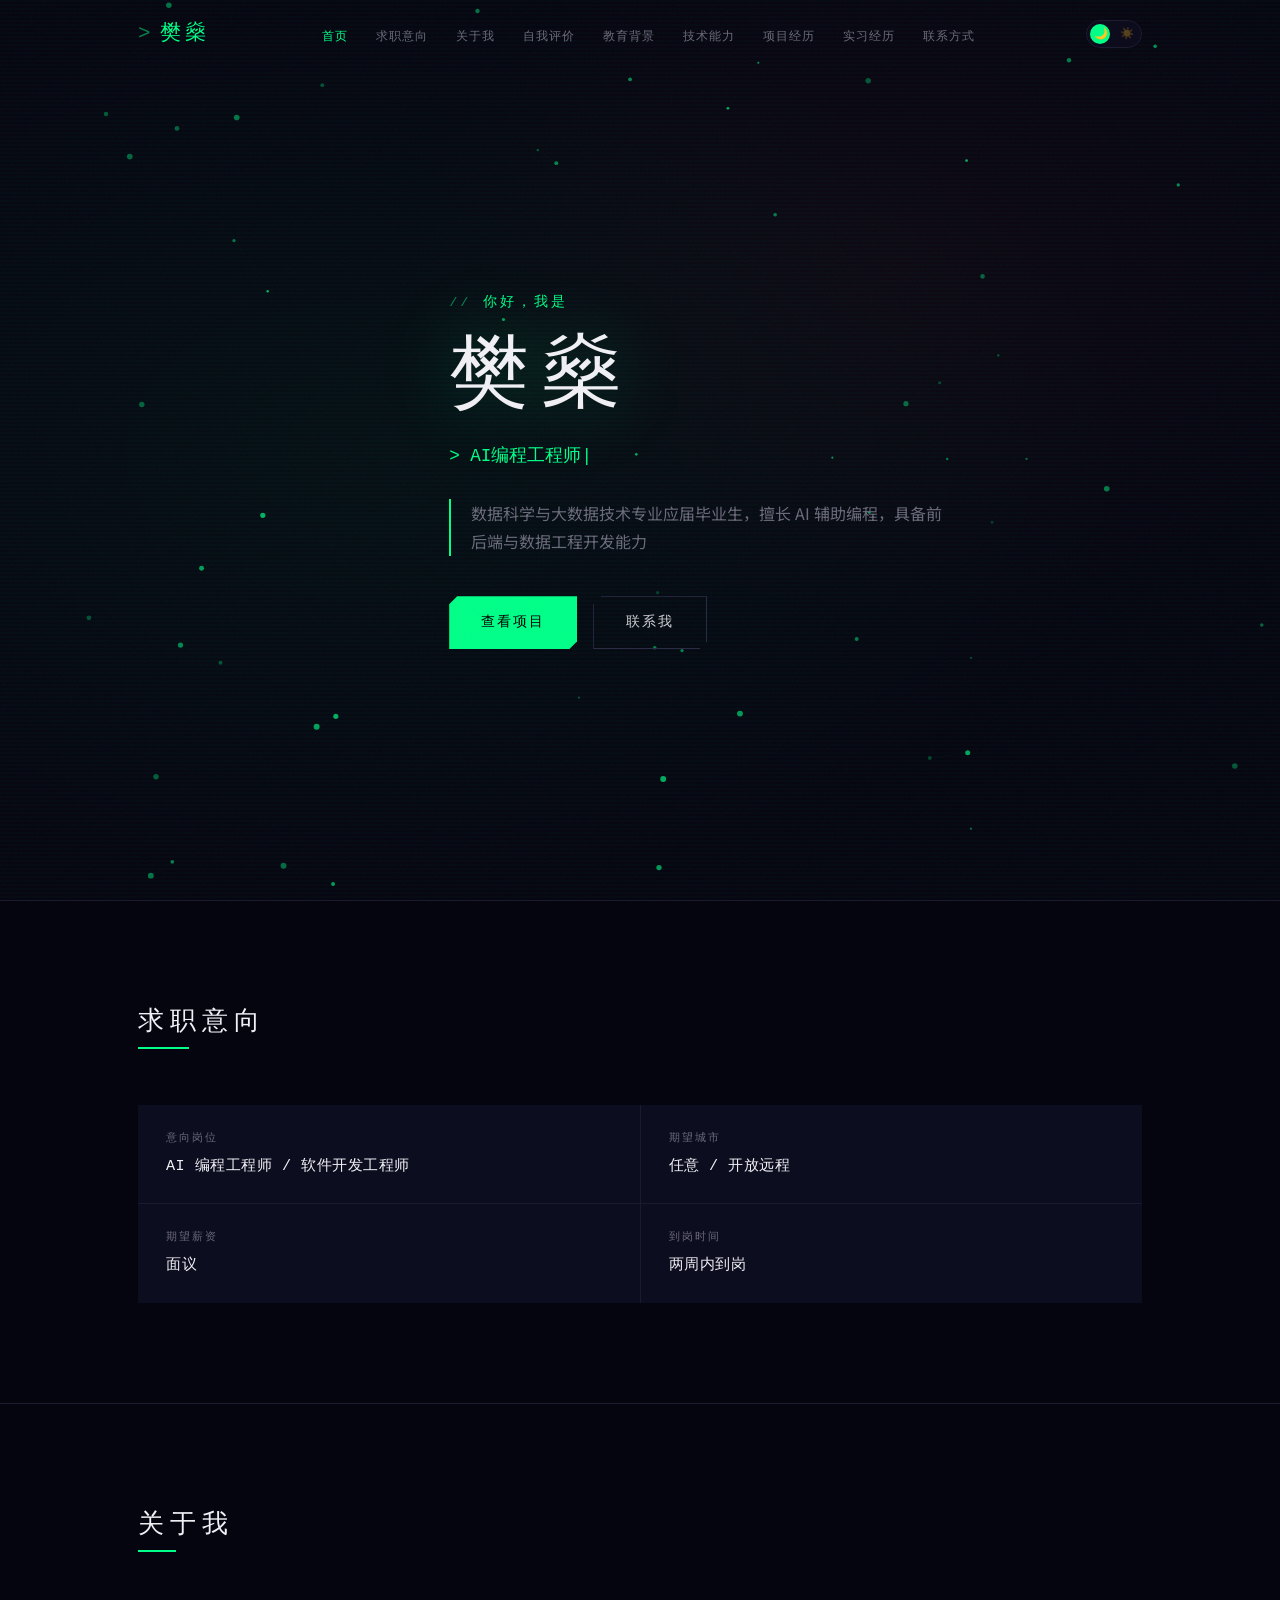
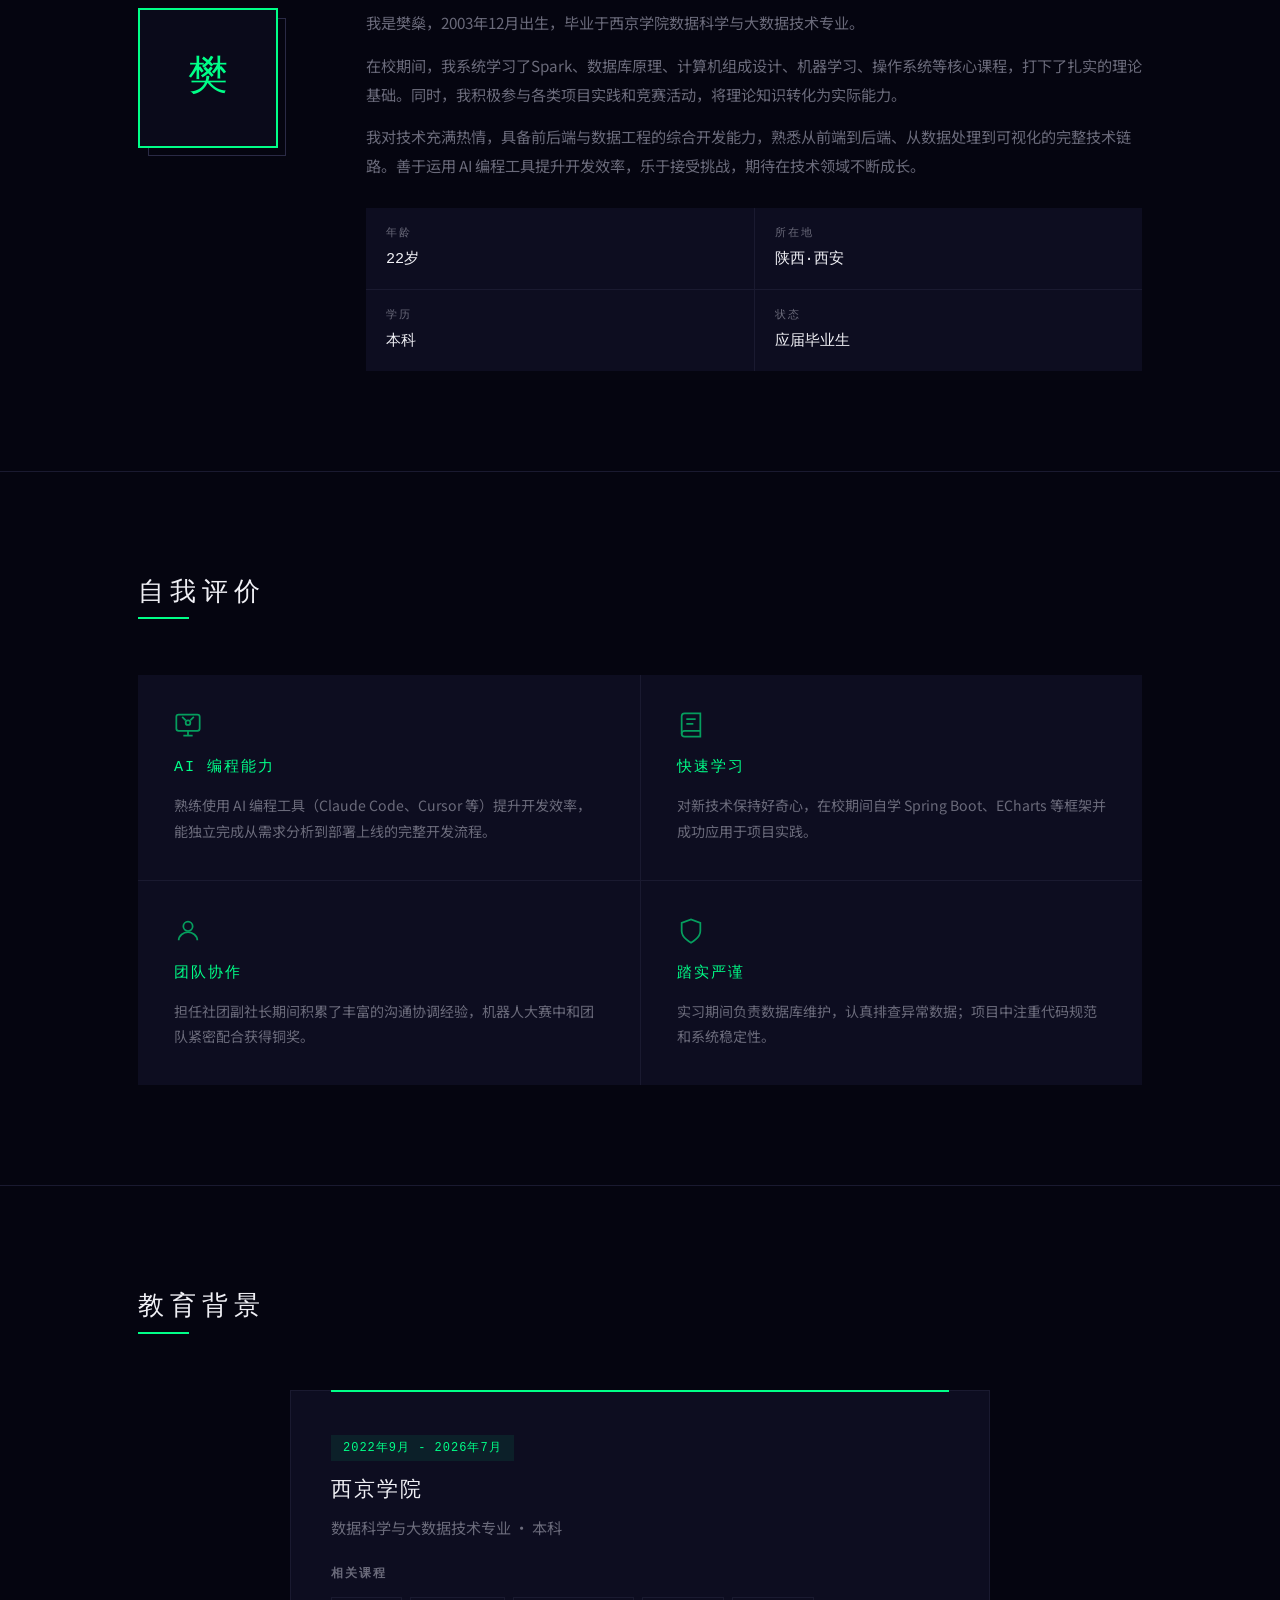
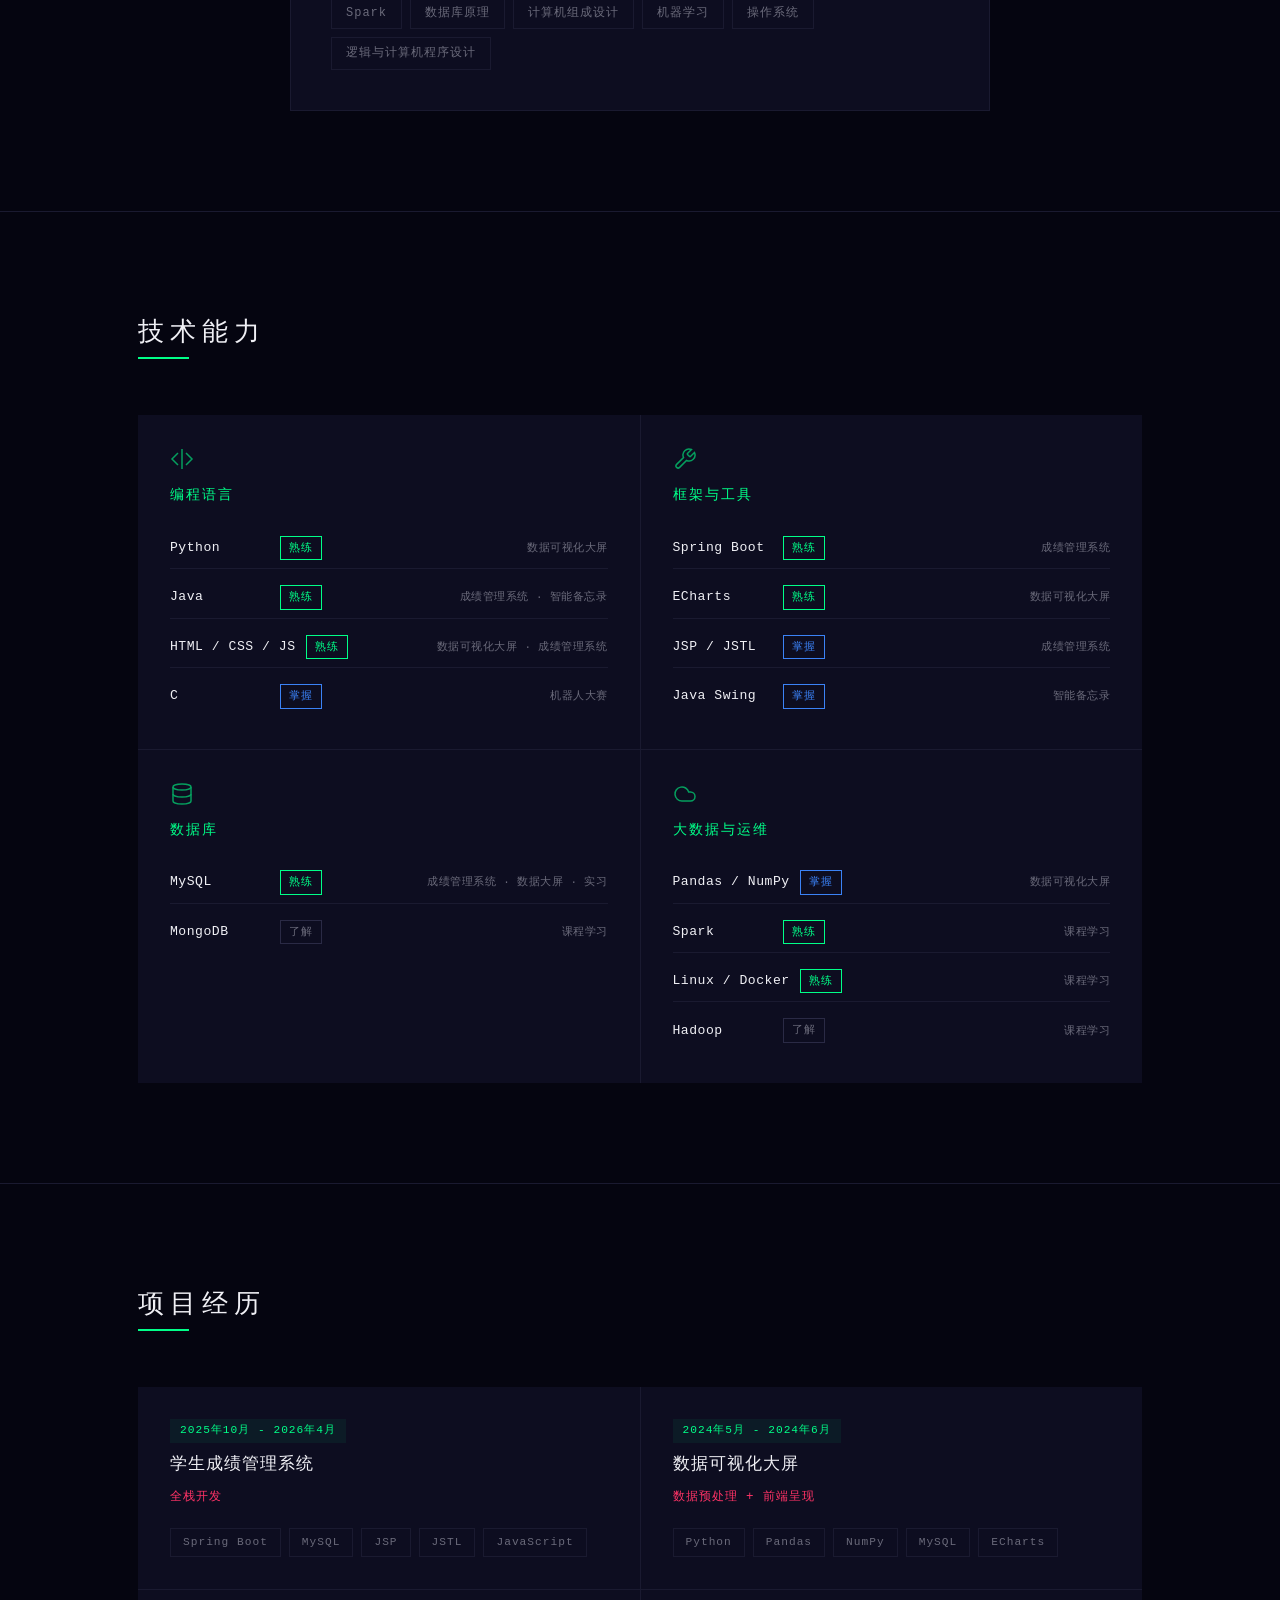
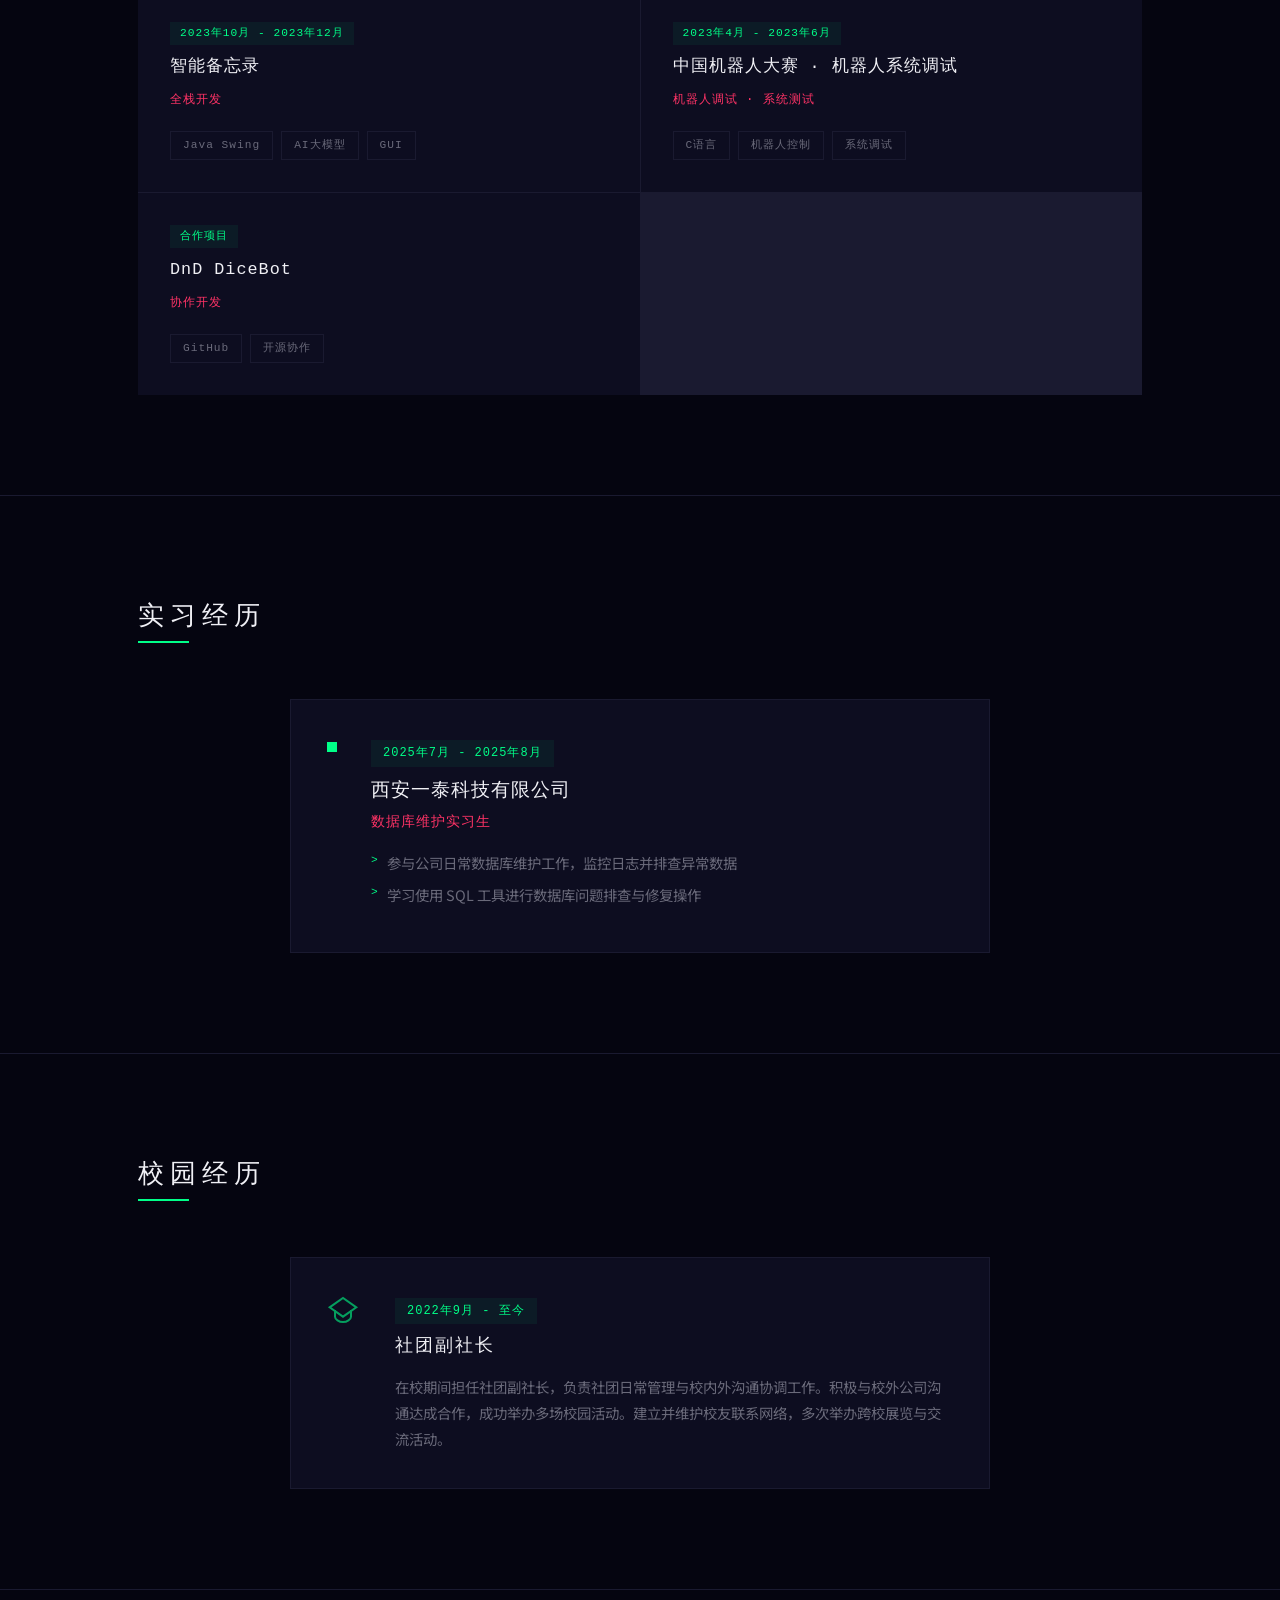
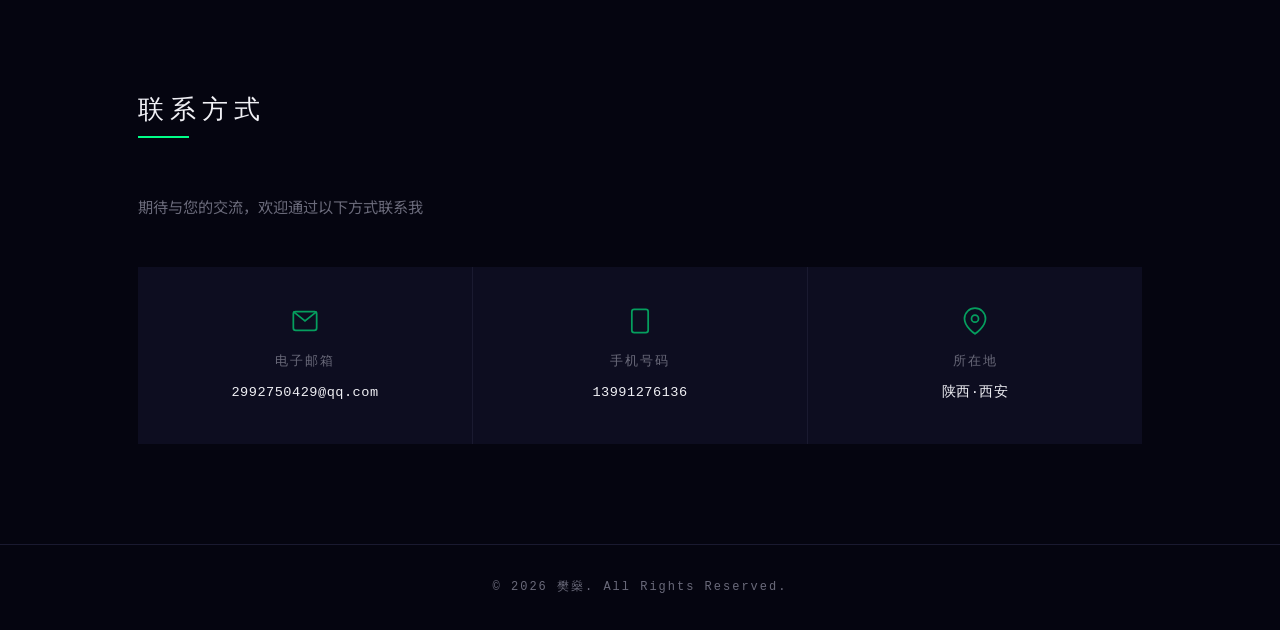
==== commit 7fe403bd: "添加求职意向、滚动进度条、DnD DiceBot项目、SVG图标替换emoji、主题渐变过渡" ====
--- a/index.html
+++ b/index.html
@@ -7,15 +7,19 @@
     <link rel="stylesheet" href="css/style.css">
     <link rel="preconnect" href="https://fonts.googleapis.com">
     <link rel="preconnect" href="https://fonts.gstatic.com" crossorigin>
-    <link href="https://fonts.googleapis.com/css2?family=IBM+Plex+Sans:wght@300;400;500;600&family=Major+Mono+Display&family=Noto+Sans+SC:wght@300;400;500;700&family=Space+Mono:wght@400;700&display=swap" rel="stylesheet">
+    <link href="https://fonts.googleapis.com/css2?family=Inter:wght@300;400;500;600;700;800&family=Noto+Sans+SC:wght@300;400;500;700;900&display=swap" rel="stylesheet">
 </head>
 <body>
+    <!-- 滚动进度条 -->
+    <div class="scroll-progress" id="scrollProgress"></div>
+
     <!-- 导航栏 -->
     <nav class="navbar" id="navbar">
         <div class="nav-container">
             <a href="#home" class="nav-logo">樊燊</a>
             <ul class="nav-menu">
                 <li><a href="#home" class="nav-link">首页</a></li>
+                <li><a href="#job-target" class="nav-link">求职意向</a></li>
                 <li><a href="#about" class="nav-link">关于我</a></li>
                 <li><a href="#self-eval" class="nav-link">自我评价</a></li>
                 <li><a href="#education" class="nav-link">教育背景</a></li>
@@ -49,6 +53,32 @@
         <canvas id="particles-canvas"></canvas>
     </section>
 
+    <!-- 求职意向 -->
+    <section class="section job-target" id="job-target">
+        <div class="container">
+            <h2 class="section-title">求职意向</h2>
+            <div class="section-line"></div>
+            <div class="job-grid">
+                <div class="job-item">
+                    <span class="job-label">意向岗位</span>
+                    <span class="job-value">AI 编程工程师 / 软件开发工程师</span>
+                </div>
+                <div class="job-item">
+                    <span class="job-label">期望城市</span>
+                    <span class="job-value">任意 / 开放远程</span>
+                </div>
+                <div class="job-item">
+                    <span class="job-label">期望薪资</span>
+                    <span class="job-value">面议</span>
+                </div>
+                <div class="job-item">
+                    <span class="job-label">到岗时间</span>
+                    <span class="job-value">两周内到岗</span>
+                </div>
+            </div>
+        </div>
+    </section>
+
     <!-- 关于我 -->
     <section class="section about" id="about">
         <div class="container">
@@ -92,22 +122,22 @@
             <div class="section-line"></div>
             <div class="eval-grid">
                 <div class="eval-card">
-                    <div class="eval-icon">🤖</div>
+                    <div class="eval-icon"><svg width="28" height="28" viewBox="0 0 24 24" fill="none" stroke="currentColor" stroke-width="1.5"><rect x="2" y="3" width="20" height="14" rx="2"/><path d="M8 21h8M12 17v4"/><circle cx="12" cy="10" r="2"/><path d="M10 8l-3-3M14 8l3-3"/></svg></div>
                     <h3>AI 编程能力</h3>
                     <p>熟练使用 AI 编程工具（Claude Code、Cursor 等）提升开发效率，能独立完成从需求分析到部署上线的完整开发流程。</p>
                 </div>
                 <div class="eval-card">
-                    <div class="eval-icon">📚</div>
+                    <div class="eval-icon"><svg width="28" height="28" viewBox="0 0 24 24" fill="none" stroke="currentColor" stroke-width="1.5"><path d="M4 19.5A2.5 2.5 0 016.5 17H20"/><path d="M6.5 2H20v20H6.5A2.5 2.5 0 014 19.5v-15A2.5 2.5 0 016.5 2z"/><path d="M8 7h8M8 11h6"/></svg></div>
                     <h3>快速学习</h3>
                     <p>对新技术保持好奇心，在校期间自学 Spring Boot、ECharts 等框架并成功应用于项目实践。</p>
                 </div>
                 <div class="eval-card">
-                    <div class="eval-icon">🤝</div>
+                    <div class="eval-icon"><svg width="28" height="28" viewBox="0 0 24 24" fill="none" stroke="currentColor" stroke-width="1.5"><circle cx="12" cy="8" r="4"/><path d="M4 20c0-4 4-7 8-7s8 3 8 7"/></svg></div>
                     <h3>团队协作</h3>
                     <p>担任社团副社长期间积累了丰富的沟通协调经验，机器人大赛中和团队紧密配合获得铜奖。</p>
                 </div>
                 <div class="eval-card">
-                    <div class="eval-icon">🔍</div>
+                    <div class="eval-icon"><svg width="28" height="28" viewBox="0 0 24 24" fill="none" stroke="currentColor" stroke-width="1.5"><path d="M12 22s8-4 8-10V5l-8-3-8 3v7c0 6 8 10 8 10z"/></svg></div>
                     <h3>踏实严谨</h3>
                     <p>实习期间负责数据库维护，认真排查异常数据；项目中注重代码规范和系统稳定性。</p>
                 </div>
@@ -149,7 +179,7 @@
             <div class="section-line"></div>
             <div class="skills-grid">
                 <div class="skill-category">
-                    <div class="skill-icon">💻</div>
+                    <div class="skill-icon"><svg width="24" height="24" viewBox="0 0 24 24" fill="none" stroke="currentColor" stroke-width="1.5"><polyline points="16 18 22 12 16 6"/><polyline points="8 6 2 12 8 18"/><line x1="12" y1="2" x2="12" y2="22"/></svg></div>
                     <h3>编程语言</h3>
                     <div class="skill-list">
                         <div class="skill-row">
@@ -175,7 +205,7 @@
                     </div>
                 </div>
                 <div class="skill-category">
-                    <div class="skill-icon">🔧</div>
+                    <div class="skill-icon"><svg width="24" height="24" viewBox="0 0 24 24" fill="none" stroke="currentColor" stroke-width="1.5"><path d="M14.7 6.3a1 1 0 000 1.4l1.6 1.6a1 1 0 001.4 0l3.77-3.77a6 6 0 01-7.94 7.94l-6.91 6.91a2.12 2.12 0 01-3-3l6.91-6.91a6 6 0 017.94-7.94l-3.76 3.76z"/></svg></div>
                     <h3>框架与工具</h3>
                     <div class="skill-list">
                         <div class="skill-row">
@@ -201,7 +231,7 @@
                     </div>
                 </div>
                 <div class="skill-category">
-                    <div class="skill-icon">🗄️</div>
+                    <div class="skill-icon"><svg width="24" height="24" viewBox="0 0 24 24" fill="none" stroke="currentColor" stroke-width="1.5"><ellipse cx="12" cy="5" rx="9" ry="3"/><path d="M21 12c0 1.66-4 3-9 3s-9-1.34-9-3"/><path d="M3 5v14c0 1.66 4 3 9 3s9-1.34 9-3V5"/></svg></div>
                     <h3>数据库</h3>
                     <div class="skill-list">
                         <div class="skill-row">
@@ -217,7 +247,7 @@
                     </div>
                 </div>
                 <div class="skill-category">
-                    <div class="skill-icon">☁️</div>
+                    <div class="skill-icon"><svg width="24" height="24" viewBox="0 0 24 24" fill="none" stroke="currentColor" stroke-width="1.5"><path d="M17.5 19H9a7 7 0 116.71-9h1.79a4.5 4.5 0 110 9z"/></svg></div>
                     <h3>大数据与运维</h3>
                     <div class="skill-list">
                         <div class="skill-row">
@@ -248,6 +278,12 @@
 
     <!-- 项目遮罩层 -->
     <div class="project-overlay" id="projectOverlay"></div>
+
+    <!-- 项目详情浮层 -->
+    <div class="project-modal" id="projectModal">
+        <button class="project-modal-close"><svg width="16" height="16" viewBox="0 0 24 24" fill="none" stroke="currentColor" stroke-width="2"><line x1="18" y1="6" x2="6" y2="18"/><line x1="6" y1="6" x2="18" y2="18"/></svg></button>
+        <div class="project-modal-content" id="projectModalContent"></div>
+    </div>
 
     <!-- 项目经历 -->
     <section class="section projects" id="projects">
@@ -258,7 +294,7 @@
                 <!-- 项目1 -->
                 <div class="project-block" data-project="1">
                     <div class="project-block-summary">
-                        <span class="project-period">2025年6月 - 至今</span>
+                        <span class="project-period">2025年10月 - 2026年4月</span>
                         <h3 class="project-name">学生成绩管理系统</h3>
                         <p class="project-role">全栈开发</p>
                         <div class="project-tech">
@@ -267,7 +303,7 @@
                     </div>
                     <div class="project-block-detail">
                         <button class="project-close">✕</button>
-                        <span class="project-period">2025年6月 - 至今</span>
+                        <span class="project-period">2025年10月 - 2026年4月</span>
                         <h3 class="project-name">学生成绩管理系统</h3>
                         <p class="project-role">全栈开发</p>
                         <ul class="project-details">
@@ -355,6 +391,35 @@
                         </div>
                     </div>
                 </div>
+
+                <!-- 项目5 -->
+                <div class="project-block" data-project="5">
+                    <div class="project-block-summary">
+                        <span class="project-period">合作项目</span>
+                        <h3 class="project-name">DnD DiceBot</h3>
+                        <p class="project-role">协作开发</p>
+                        <div class="project-tech">
+                            <span>GitHub</span><span>开源协作</span>
+                        </div>
+                    </div>
+                    <div class="project-block-detail">
+                        <button class="project-close">✕</button>
+                        <span class="project-period">合作项目</span>
+                        <h3 class="project-name">DnD DiceBot</h3>
+                        <p class="project-role">协作开发</p>
+                        <ul class="project-details">
+                            <li>与朋友合作开发的 D&D 骰子机器人项目</li>
+                            <li>参与项目协作开发，使用 Git 进行版本控制与团队协作</li>
+                        </ul>
+                        <div class="project-tech">
+                            <span>GitHub</span><span>开源协作</span>
+                        </div>
+                        <a href="https://github.com/illusory23/DnD-DiceBot-" target="_blank" rel="noopener" class="project-link">
+                            <svg width="16" height="16" viewBox="0 0 24 24" fill="none" stroke="currentColor" stroke-width="2"><path d="M9 19c-5 1.5-5-2.5-7-3m14 6v-3.87a3.37 3.37 0 00-.94-2.61c3.14-.35 6.44-1.54 6.44-7A5.44 5.44 0 0020 4.77 5.07 5.07 0 0019.91 1S18.73.65 16 2.48a13.38 13.38 0 00-7 0C6.27.65 5.09 1 5.09 1A5.07 5.07 0 005 4.77a5.44 5.44 0 00-1.5 3.78c0 5.42 3.3 6.61 6.44 7A3.37 3.37 0 009 18.13V22"/></svg>
+                            查看 GitHub 仓库
+                        </a>
+                    </div>
+                </div>
             </div>
         </div>
     </section>
@@ -388,7 +453,7 @@
             <h2 class="section-title">校园经历</h2>
             <div class="section-line"></div>
             <div class="campus-card">
-                <div class="campus-icon">🎓</div>
+                <div class="campus-icon"><svg width="32" height="32" viewBox="0 0 24 24" fill="none" stroke="currentColor" stroke-width="1.5"><path d="M22 10l-10-7-10 7 10 7 10-7z"/><path d="M6 12v5c0 2 3 4 6 4s6-2 6-4v-5"/></svg></div>
                 <div class="campus-content">
                     <div class="campus-period">2022年9月 - 至今</div>
                     <h3>社团副社长</h3>
@@ -406,17 +471,17 @@
             <p class="contact-intro">期待与您的交流，欢迎通过以下方式联系我</p>
             <div class="contact-cards">
                 <a href="mailto:2992750429@qq.com" class="contact-card">
-                    <div class="contact-icon">📧</div>
+                    <div class="contact-icon"><svg width="28" height="28" viewBox="0 0 24 24" fill="none" stroke="currentColor" stroke-width="1.5"><rect x="2" y="4" width="20" height="16" rx="2"/><path d="M22 4l-10 8L2 4"/></svg></div>
                     <h3>电子邮箱</h3>
                     <p>2992750429@qq.com</p>
                 </a>
                 <a href="tel:13991276136" class="contact-card">
-                    <div class="contact-icon">📱</div>
+                    <div class="contact-icon"><svg width="28" height="28" viewBox="0 0 24 24" fill="none" stroke="currentColor" stroke-width="1.5"><rect x="5" y="2" width="14" height="20" rx="2"/><line x1="12" y1="18" x2="12.01" y2="18"/></svg></div>
                     <h3>手机号码</h3>
                     <p>13991276136</p>
                 </a>
                 <div class="contact-card">
-                    <div class="contact-icon">📍</div>
+                    <div class="contact-icon"><svg width="28" height="28" viewBox="0 0 24 24" fill="none" stroke="currentColor" stroke-width="1.5"><path d="M21 10c0 7-9 13-9 13s-9-6-9-13a9 9 0 0118 0z"/><circle cx="12" cy="10" r="3"/></svg></div>
                     <h3>所在地</h3>
                     <p>陕西·西安</p>
                 </div>
--- a/css/style.css
+++ b/css/style.css
@@ -55,6 +55,37 @@
     line-height: 1.7;
     overflow-x: hidden;
     position: relative;
+    transition: background-color 0.6s ease, color 0.6s ease;
+}
+
+/* 主题切换时全局渐变过渡 */
+.navbar,
+.navbar.scrolled,
+.section,
+.hero,
+.hero-bg,
+.project-block,
+.skill-category,
+.eval-card,
+.edu-card,
+.exp-card,
+.campus-card,
+.contact-card,
+.footer,
+.info-item,
+.accordion-item,
+.project-modal,
+.project-overlay,
+.nav-link,
+.skill-row,
+.course-tag,
+.project-tech span,
+.skill-level,
+.btn-outline,
+.theme-toggle,
+.back-to-top,
+input, textarea {
+    transition: background-color 0.6s ease, color 0.6s ease, border-color 0.6s ease, box-shadow 0.6s ease;
 }
 
 /* 全局噪点纹理 */
@@ -78,6 +109,19 @@
     padding: 0 48px;
 }
 
+/* ===== 滚动进度条 ===== */
+.scroll-progress {
+    position: fixed;
+    top: 0;
+    left: 0;
+    height: 2px;
+    background: var(--primary);
+    z-index: 1001;
+    width: 0%;
+    transition: width 0.1s linear;
+    box-shadow: 0 0 8px var(--primary-glow);
+}
+
 /* ===== 导航栏 ===== */
 .navbar {
     position: fixed;
@@ -160,45 +204,65 @@
     width: 100%;
 }
 
-/* ===== 主题切换按钮 ===== */
+/* ===== 主题切换滑动开关 ===== */
 .theme-toggle {
-    background: none;
+    background: var(--bg-surface);
     border: 1px solid var(--border);
-    width: 36px;
-    height: 36px;
+    width: 56px;
+    height: 28px;
+    border-radius: 14px;
+    cursor: pointer;
+    position: relative;
+    transition: background 0.3s ease, border-color 0.3s ease;
+    padding: 0;
     display: flex;
     align-items: center;
-    justify-content: center;
-    cursor: pointer;
-    font-size: 1rem;
-    transition: var(--transition);
-    position: relative;
-    overflow: hidden;
 }
 
 .theme-toggle:hover {
     border-color: var(--primary);
+}
+
+.theme-toggle::after {
+    content: '';
+    position: absolute;
+    left: 3px;
+    width: 20px;
+    height: 20px;
+    border-radius: 50%;
+    background: var(--primary);
+    transition: transform 0.3s cubic-bezier(0.4, 0, 0.2, 1);
+}
+
+[data-theme="light"] .theme-toggle::after {
+    transform: translateX(28px);
 }
 
 .theme-icon-dark,
 .theme-icon-light {
     position: absolute;
-    transition: transform 0.3s ease, opacity 0.3s ease;
+    font-size: 0.7rem;
+    transition: opacity 0.2s ease;
+    pointer-events: none;
+    z-index: 1;
+}
+
+.theme-icon-dark {
+    left: 7px;
+    opacity: 1;
 }
 
 .theme-icon-light {
-    opacity: 0;
-    transform: rotate(90deg) scale(0.5);
+    right: 7px;
+    opacity: 0.3;
 }
 
 [data-theme="light"] .theme-icon-dark {
-    opacity: 0;
-    transform: rotate(-90deg) scale(0.5);
+    opacity: 0.3;
 }
 
 [data-theme="light"] .theme-icon-light {
     opacity: 1;
-    transform: rotate(0) scale(1);
 }
 
 /* ===== Hero 区域 ===== */
@@ -395,6 +459,38 @@
     display: none;
 }
 
+/* ===== 求职意向 ===== */
+.job-grid {
+    display: grid;
+    grid-template-columns: repeat(2, 1fr);
+    gap: 1px;
+    background: var(--border);
+    margin-top: 48px;
+}
+
+.job-item {
+    display: flex;
+    flex-direction: column;
+    gap: 6px;
+    padding: 24px 28px;
+    background: var(--bg-card);
+}
+
+.job-label {
+    font-family: var(--font-mono);
+    font-size: 0.7rem;
+    color: var(--text-dim);
+    text-transform: uppercase;
+    letter-spacing: 2px;
+}
+
+.job-value {
+    font-family: var(--font-mono);
+    font-size: 0.95rem;
+    color: var(--text-bright);
+    letter-spacing: 0.5px;
+}
+
 /* ===== 关于我 ===== */
 .about-content {
     display: grid;
@@ -508,9 +604,13 @@
 }
 
 .eval-icon {
-    font-size: 1.8rem;
     margin-bottom: 16px;
-    opacity: 0.7;
+    opacity: 0.6;
+    color: var(--primary);
+}
+
+.eval-icon svg {
+    display: block;
 }
 
 .eval-card h3 {
@@ -626,9 +726,13 @@
 }
 
 .skill-icon {
-    font-size: 1.6rem;
     margin-bottom: 12px;
     opacity: 0.6;
+    color: var(--primary);
+}
+
+.skill-icon svg {
+    display: block;
 }
 
 .skill-category h3 {
@@ -753,6 +857,7 @@
     display: flex;
     flex-direction: column;
     gap: 8px;
+    transition: opacity 0.2s ease;
 }
 
 .project-block-summary .project-tech {
@@ -761,61 +866,15 @@
 
 .project-block-detail {
     display: none;
-    padding: 40px;
-}
-
-.project-close {
-    position: absolute;
-    top: 16px;
-    right: 16px;
-    width: 32px;
-    height: 32px;
-    border: 1px solid var(--border-bright);
-    background: var(--bg-card);
-    color: var(--text-dim);
-    font-family: var(--font-mono);
-    font-size: 0.9rem;
-    cursor: pointer;
-    display: flex;
-    align-items: center;
-    justify-content: center;
-    transition: var(--transition);
-    z-index: 10;
-}
-
-.project-close:hover {
-    border-color: var(--accent);
-    color: var(--accent);
-}
-
-/* 展开态 */
-.project-block.expanded {
-    position: fixed;
-    z-index: 100;
-    cursor: default;
-    border: 1px solid var(--primary);
-    box-shadow: 0 0 60px rgba(0, 255, 136, 0.1);
-    background: var(--bg-card);
-    overflow: visible;
-    transition: left 0.5s cubic-bezier(0.4, 0, 0.2, 1),
-                top 0.5s cubic-bezier(0.4, 0, 0.2, 1),
-                width 0.5s cubic-bezier(0.4, 0, 0.2, 1);
-}
-
-.project-block.expanded .project-block-summary {
-    display: none;
-}
-
-.project-block.expanded .project-block-detail {
-    display: block;
-}
-
-.project-block.dimmed {
+}
+
+/* 展开时卡片占位（保持网格不动） */
+.project-block.placeholder {
     opacity: 0;
     pointer-events: none;
-    transition: none;
-}
-
+}
+
+/* 遮罩层 */
 .project-overlay {
     position: fixed;
     top: 0;
@@ -834,6 +893,61 @@
     pointer-events: auto;
 }
 
+/* 详情浮层 */
+.project-modal {
+    position: fixed;
+    z-index: 100;
+    background: var(--bg-card);
+    border: 1px solid var(--primary);
+    box-shadow: 0 0 60px rgba(0, 255, 136, 0.1);
+    opacity: 0;
+    pointer-events: none;
+    transition: left 0.5s cubic-bezier(0.4, 0, 0.2, 1),
+                top 0.5s cubic-bezier(0.4, 0, 0.2, 1),
+                width 0.5s cubic-bezier(0.4, 0, 0.2, 1),
+                opacity 0.25s ease;
+    overflow: hidden;
+}
+
+.project-modal.active {
+    opacity: 1;
+    pointer-events: auto;
+}
+
+.project-modal-close {
+    position: absolute;
+    top: 16px;
+    right: 16px;
+    width: 32px;
+    height: 32px;
+    border: 1px solid var(--border-bright);
+    background: var(--bg-card);
+    color: var(--text-dim);
+    font-family: var(--font-mono);
+    font-size: 0.9rem;
+    cursor: pointer;
+    display: flex;
+    align-items: center;
+    justify-content: center;
+    transition: var(--transition);
+    z-index: 10;
+}
+
+.project-modal-close:hover {
+    border-color: var(--accent);
+    color: var(--accent);
+}
+
+.project-modal-content {
+    padding: 40px;
+    opacity: 0;
+    transition: opacity 0.3s ease 0.4s;
+}
+
+.project-modal.active .project-modal-content {
+    opacity: 1;
+}
+
 /* 通用项目样式 */
 .project-period {
     display: inline-block;
@@ -907,6 +1021,26 @@
 }
 
 .project-tech span:hover {
+    border-color: var(--primary);
+    color: var(--primary);
+}
+
+.project-link {
+    display: inline-flex;
+    align-items: center;
+    gap: 8px;
+    margin-top: 20px;
+    padding: 10px 18px;
+    border: 1px solid var(--border-bright);
+    color: var(--text-dim);
+    font-family: var(--font-mono);
+    font-size: 0.78rem;
+    letter-spacing: 1px;
+    text-decoration: none;
+    transition: var(--transition);
+}
+
+.project-link:hover {
     border-color: var(--primary);
     color: var(--primary);
 }
@@ -998,8 +1132,12 @@
 }
 
 .campus-icon {
-    font-size: 1.8rem;
     opacity: 0.6;
+    color: var(--primary);
+}
+
+.campus-icon svg {
+    display: block;
 }
 
 .campus-period {
@@ -1059,9 +1197,13 @@
 }
 
 .contact-icon {
-    font-size: 1.8rem;
     margin-bottom: 16px;
     opacity: 0.6;
+    color: var(--primary);
+}
+
+.contact-icon svg {
+    display: block;
 }
 
 .contact-card h3 {
@@ -1171,6 +1313,7 @@
     .eval-grid { grid-template-columns: 1fr; }
     .projects-grid { grid-template-columns: 1fr; }
     .contact-cards { grid-template-columns: 1fr; }
+    .job-grid { grid-template-columns: 1fr; }
     .container { padding: 0 20px; }
     .section { padding: 60px 0; }
 }
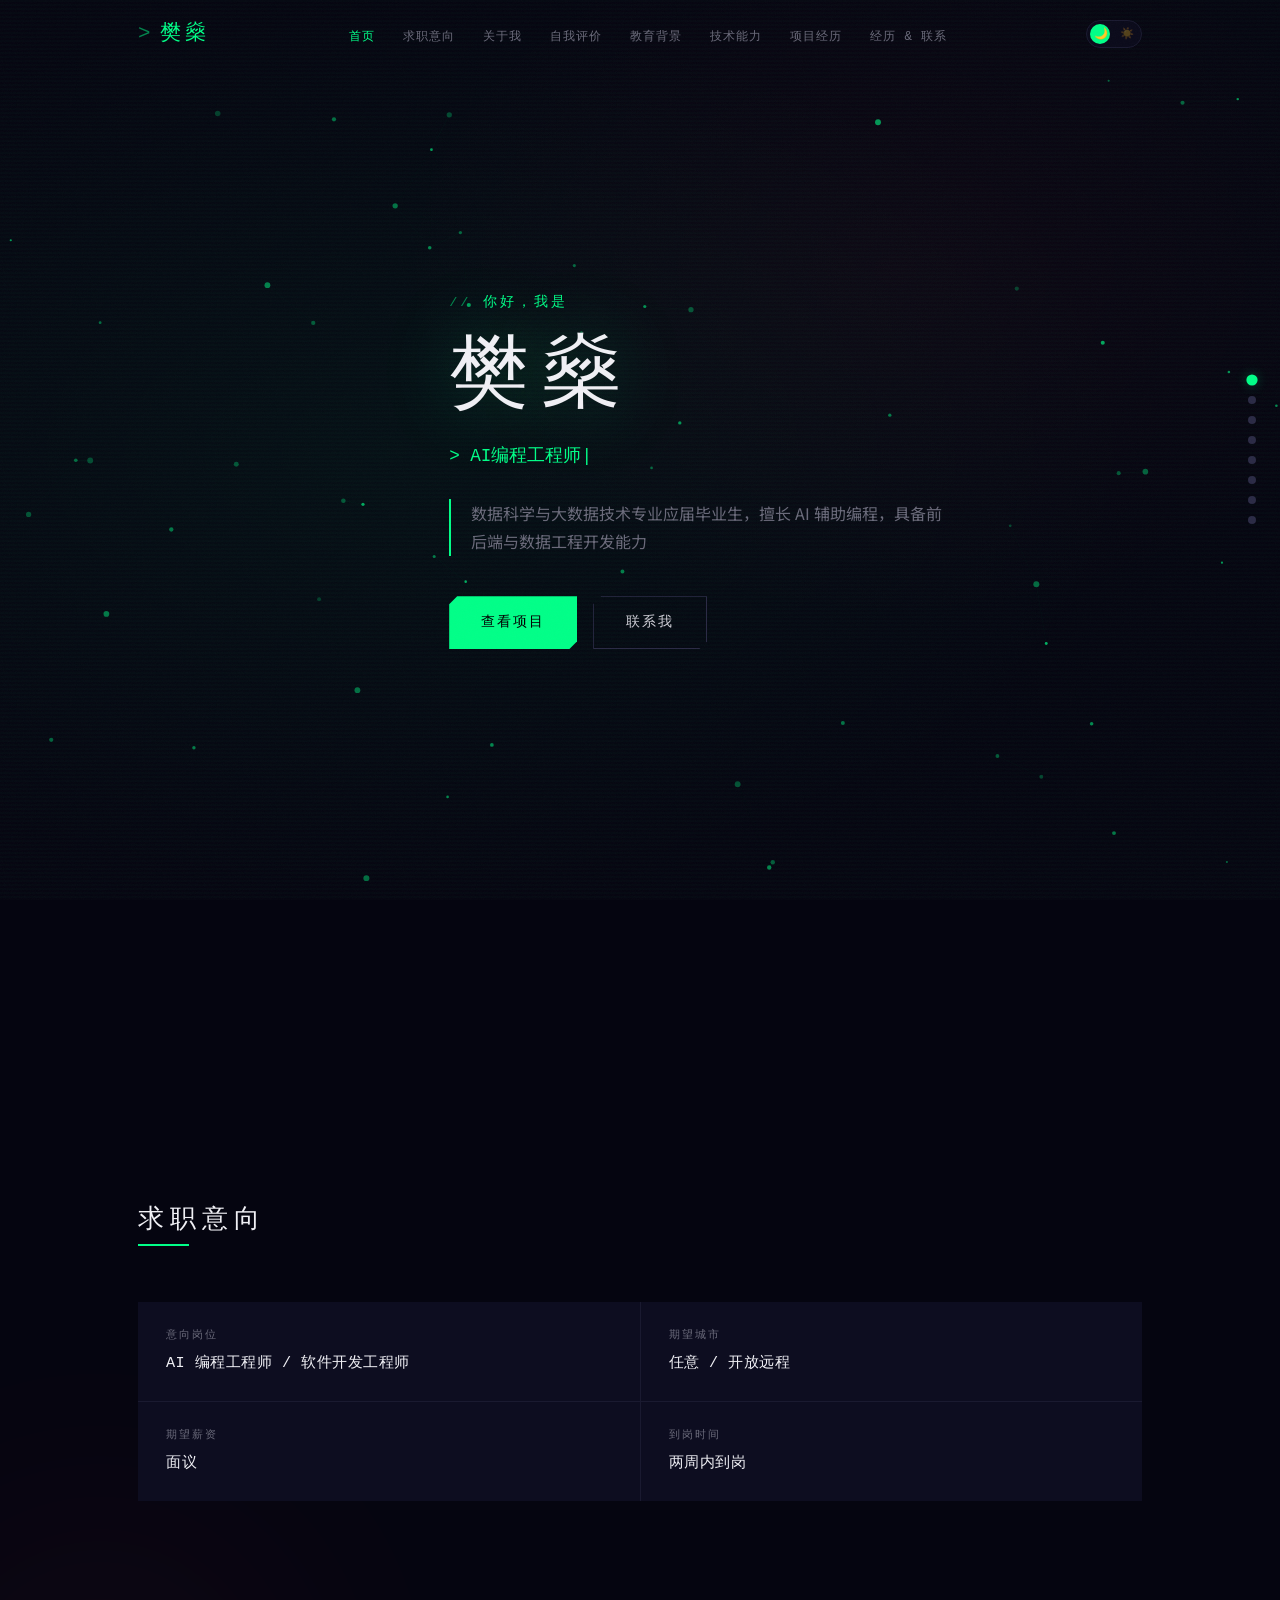
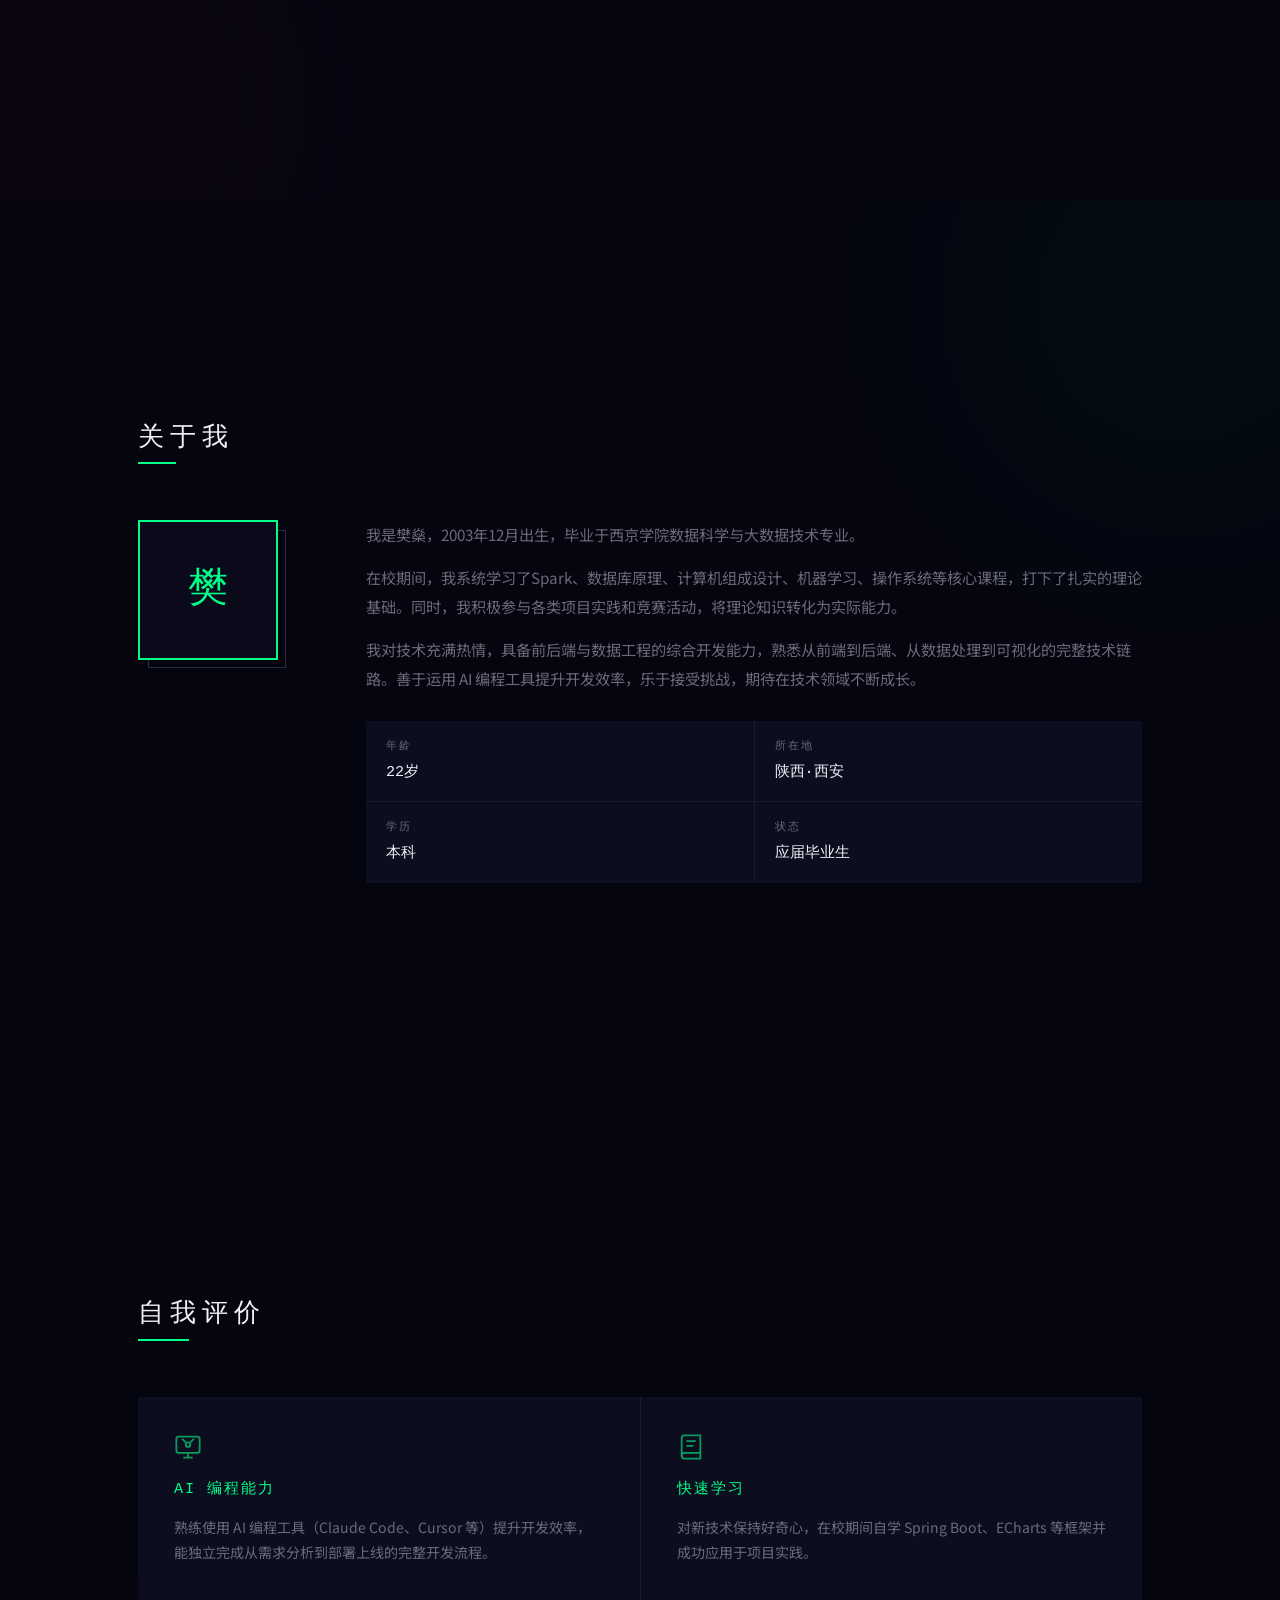
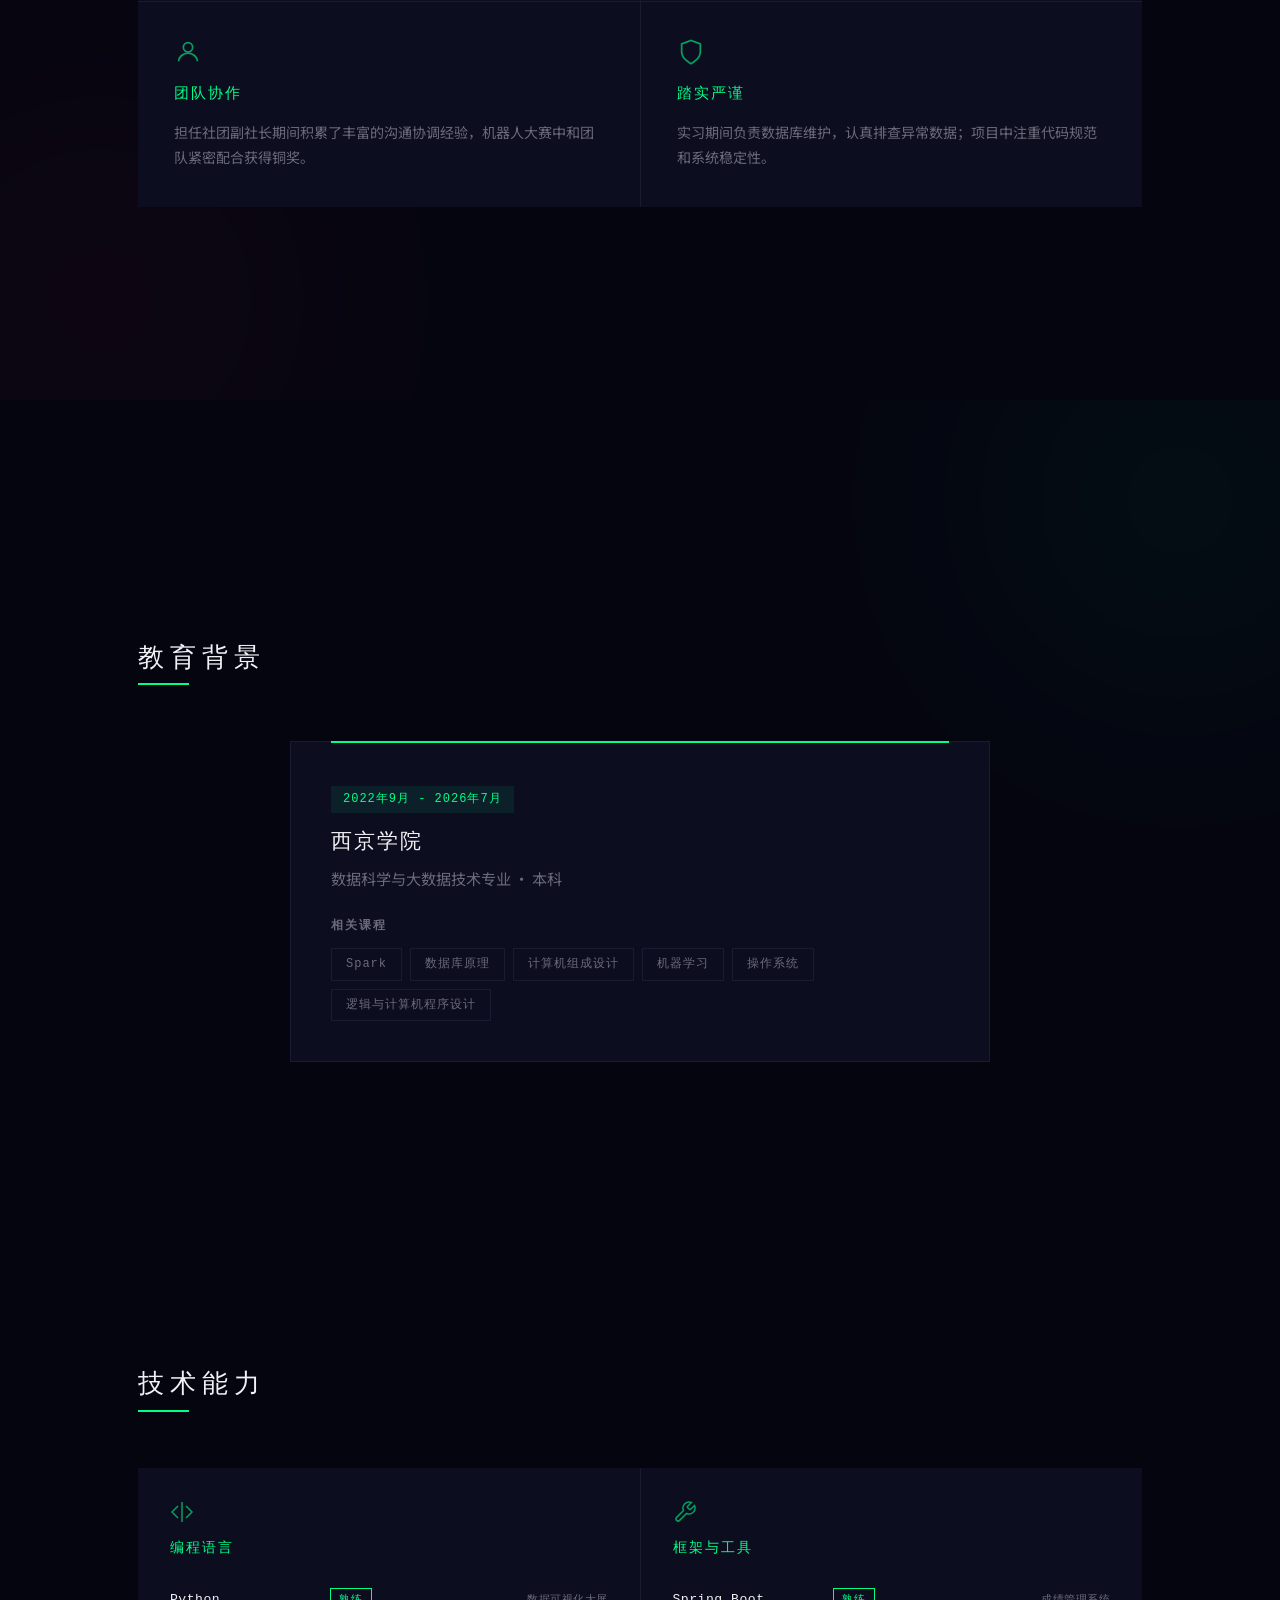
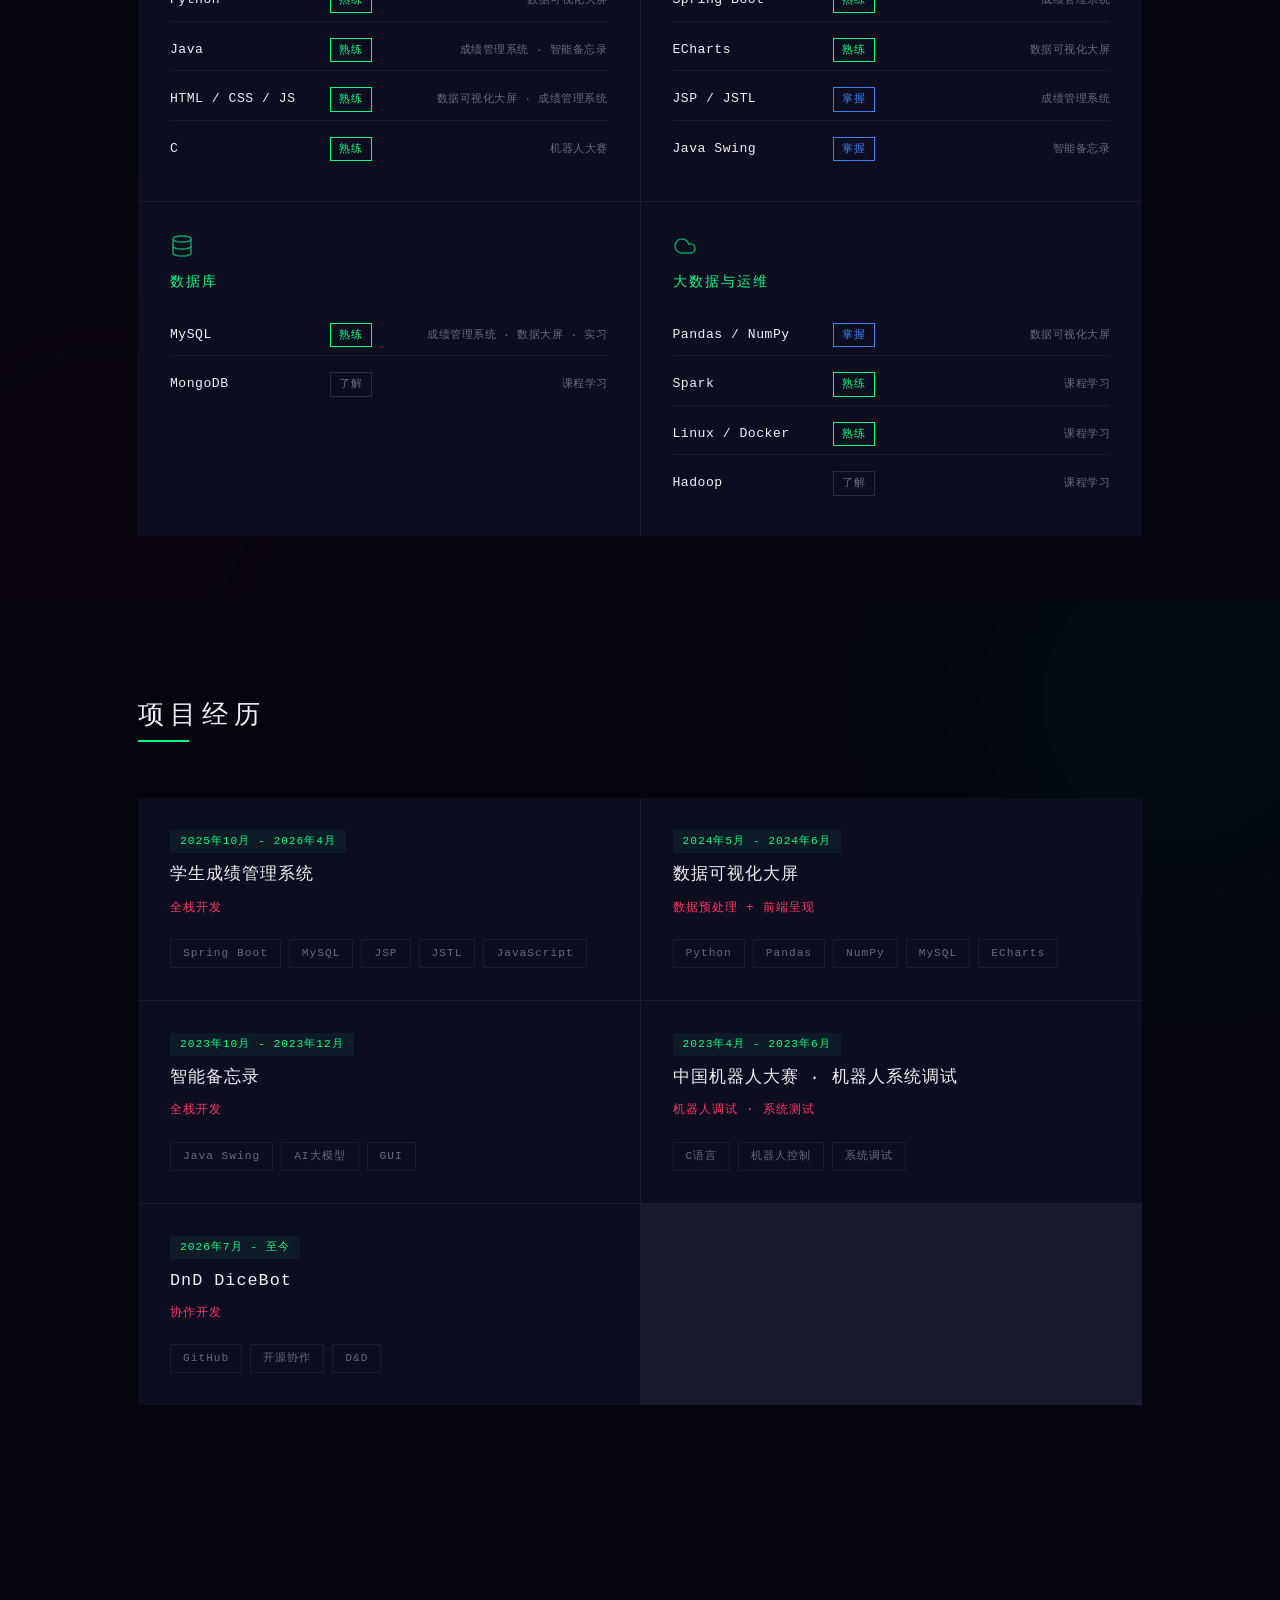
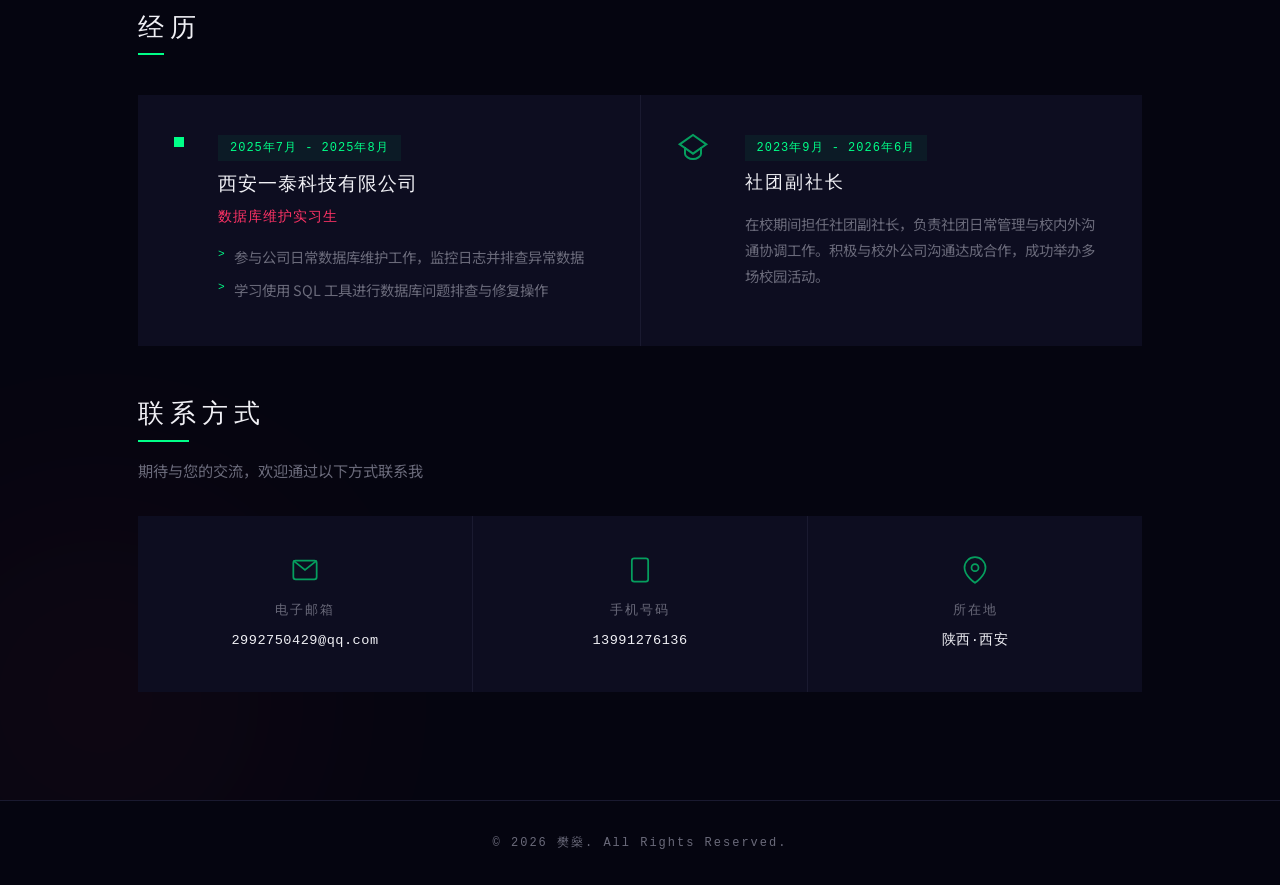
==== commit be2d17a9: "全屏滚动切换、双向扫描线动画、合并经历联系、动画每次重播、时间修正" ====
--- a/index.html
+++ b/index.html
@@ -25,8 +25,7 @@
                 <li><a href="#education" class="nav-link">教育背景</a></li>
                 <li><a href="#skills" class="nav-link">技术能力</a></li>
                 <li><a href="#projects" class="nav-link">项目经历</a></li>
-                <li><a href="#experience" class="nav-link">实习经历</a></li>
-                <li><a href="#contact" class="nav-link">联系方式</a></li>
+                <li><a href="#combined" class="nav-link">经历 & 联系</a></li>
             </ul>
             <button class="theme-toggle" id="themeToggle" aria-label="切换主题">
                 <span class="theme-icon-dark">🌙</span>
@@ -199,7 +198,7 @@
                         </div>
                         <div class="skill-row">
                             <span class="skill-name">C</span>
-                            <span class="skill-level level-competent">掌握</span>
+                            <span class="skill-level level-proficient">熟练</span>
                             <span class="skill-from">机器人大赛</span>
                         </div>
                     </div>
@@ -395,24 +394,24 @@
                 <!-- 项目5 -->
                 <div class="project-block" data-project="5">
                     <div class="project-block-summary">
-                        <span class="project-period">合作项目</span>
+                        <span class="project-period">2026年7月 - 至今</span>
                         <h3 class="project-name">DnD DiceBot</h3>
                         <p class="project-role">协作开发</p>
                         <div class="project-tech">
-                            <span>GitHub</span><span>开源协作</span>
+                            <span>GitHub</span><span>开源协作</span><span>D&D</span>
                         </div>
                     </div>
                     <div class="project-block-detail">
                         <button class="project-close">✕</button>
-                        <span class="project-period">合作项目</span>
+                        <span class="project-period">2026年7月 - 至今</span>
                         <h3 class="project-name">DnD DiceBot</h3>
                         <p class="project-role">协作开发</p>
                         <ul class="project-details">
-                            <li>与朋友合作开发的 D&D 骰子机器人项目</li>
-                            <li>参与项目协作开发，使用 Git 进行版本控制与团队协作</li>
+                            <li>与朋友合作开发的一整套 <strong>D&D 跑团系统</strong>，涵盖骰子投掷、角色管理、游戏流程等核心功能</li>
+                            <li>使用 Git 进行版本控制与团队协作，参与项目架构设计与功能开发</li>
                         </ul>
                         <div class="project-tech">
-                            <span>GitHub</span><span>开源协作</span>
+                            <span>GitHub</span><span>开源协作</span><span>D&D</span>
                         </div>
                         <a href="https://github.com/illusory23/DnD-DiceBot-" target="_blank" rel="noopener" class="project-link">
                             <svg width="16" height="16" viewBox="0 0 24 24" fill="none" stroke="currentColor" stroke-width="2"><path d="M9 19c-5 1.5-5-2.5-7-3m14 6v-3.87a3.37 3.37 0 00-.94-2.61c3.14-.35 6.44-1.54 6.44-7A5.44 5.44 0 0020 4.77 5.07 5.07 0 0019.91 1S18.73.65 16 2.48a13.38 13.38 0 00-7 0C6.27.65 5.09 1 5.09 1A5.07 5.07 0 005 4.77a5.44 5.44 0 00-1.5 3.78c0 5.42 3.3 6.61 6.44 7A3.37 3.37 0 009 18.13V22"/></svg>
@@ -424,50 +423,38 @@
         </div>
     </section>
 
-    <!-- 实习经历 -->
-    <section class="section experience" id="experience">
-        <div class="container">
-            <h2 class="section-title">实习经历</h2>
-            <div class="section-line"></div>
-            <div class="exp-card">
-                <div class="exp-timeline">
-                    <div class="exp-timeline-dot"></div>
-                    <div class="exp-timeline-line"></div>
-                </div>
-                <div class="exp-content">
-                    <div class="exp-period">2025年7月 - 2025年8月</div>
-                    <h3 class="exp-company">西安一泰科技有限公司</h3>
-                    <p class="exp-role">数据库维护实习生</p>
-                    <ul class="exp-details">
-                        <li>参与公司日常数据库维护工作，监控日志并排查异常数据</li>
-                        <li>学习使用 SQL 工具进行数据库问题排查与修复操作</li>
-                    </ul>
-                </div>
-            </div>
-        </div>
-    </section>
-
-    <!-- 校园经历 -->
-    <section class="section campus" id="campus">
-        <div class="container">
-            <h2 class="section-title">校园经历</h2>
-            <div class="section-line"></div>
-            <div class="campus-card">
-                <div class="campus-icon"><svg width="32" height="32" viewBox="0 0 24 24" fill="none" stroke="currentColor" stroke-width="1.5"><path d="M22 10l-10-7-10 7 10 7 10-7z"/><path d="M6 12v5c0 2 3 4 6 4s6-2 6-4v-5"/></svg></div>
-                <div class="campus-content">
-                    <div class="campus-period">2022年9月 - 至今</div>
-                    <h3>社团副社长</h3>
-                    <p>在校期间担任社团副社长，负责社团日常管理与校内外沟通协调工作。积极与校外公司沟通达成合作，成功举办多场校园活动。建立并维护校友联系网络，多次举办跨校展览与交流活动。</p>
-                </div>
-            </div>
-        </div>
-    </section>
-
-    <!-- 联系方式 -->
-    <section class="section contact" id="contact">
-        <div class="container">
-            <h2 class="section-title">联系方式</h2>
-            <div class="section-line"></div>
+    <!-- 经历 & 联系方式 -->
+    <section class="section combined" id="combined">
+        <div class="container">
+            <!-- 经历：实习（左）+ 校园（右） -->
+            <h2 class="section-title">经历</h2>
+            <div class="combined-top">
+                <div class="exp-card">
+                    <div class="exp-timeline">
+                        <div class="exp-timeline-dot"></div>
+                    </div>
+                    <div class="exp-content">
+                        <div class="exp-period">2025年7月 - 2025年8月</div>
+                        <h3 class="exp-company">西安一泰科技有限公司</h3>
+                        <p class="exp-role">数据库维护实习生</p>
+                        <ul class="exp-details">
+                            <li>参与公司日常数据库维护工作，监控日志并排查异常数据</li>
+                            <li>学习使用 SQL 工具进行数据库问题排查与修复操作</li>
+                        </ul>
+                    </div>
+                </div>
+                <div class="campus-card">
+                    <div class="campus-icon"><svg width="32" height="32" viewBox="0 0 24 24" fill="none" stroke="currentColor" stroke-width="1.5"><path d="M22 10l-10-7-10 7 10 7 10-7z"/><path d="M6 12v5c0 2 3 4 6 4s6-2 6-4v-5"/></svg></div>
+                    <div class="campus-content">
+                        <div class="campus-period">2023年9月 - 2026年6月</div>
+                        <h3>社团副社长</h3>
+                        <p>在校期间担任社团副社长，负责社团日常管理与校内外沟通协调工作。积极与校外公司沟通达成合作，成功举办多场校园活动。</p>
+                    </div>
+                </div>
+            </div>
+
+            <!-- 联系方式 -->
+            <h2 class="section-title" style="margin-top: 48px;">联系方式</h2>
             <p class="contact-intro">期待与您的交流，欢迎通过以下方式联系我</p>
             <div class="contact-cards">
                 <a href="mailto:2992750429@qq.com" class="contact-card">
@@ -502,6 +489,21 @@
     <!-- 鼠标光晕 -->
     <div class="mouse-glow" id="mouseGlow"></div>
 
+    <!-- 段落切换过渡 -->
+    <div class="section-transition" id="sectionTransition"></div>
+
+    <!-- 侧边导航点 -->
+    <nav class="section-dots" id="sectionDots">
+        <a href="#home" class="section-dot active" data-section="home"></a>
+        <a href="#job-target" class="section-dot" data-section="job-target"></a>
+        <a href="#about" class="section-dot" data-section="about"></a>
+        <a href="#self-eval" class="section-dot" data-section="self-eval"></a>
+        <a href="#education" class="section-dot" data-section="education"></a>
+        <a href="#skills" class="section-dot" data-section="skills"></a>
+        <a href="#projects" class="section-dot" data-section="projects"></a>
+        <a href="#combined" class="section-dot" data-section="combined"></a>
+    </nav>
+
     <script src="js/main.js"></script>
 </body>
 </html>
--- a/css/style.css
+++ b/css/style.css
@@ -45,7 +45,10 @@
 
 html {
     scroll-behavior: smooth;
-    scroll-padding-top: 80px;
+    scroll-padding-top: 0;
+    overflow-y: scroll;
+    scrollbar-width: thin;
+    scrollbar-color: var(--border) transparent;
 }
 
 body {
@@ -425,13 +428,121 @@
 
 /* ===== 通用 Section 样式 ===== */
 .section {
-    padding: 100px 0;
-    border-top: 1px solid var(--border);
-    position: relative;
-}
-
-.section:first-of-type {
-    border-top: none;
+    height: 100vh;
+    display: flex;
+    align-items: center;
+    padding: 80px 0;
+    position: relative;
+    overflow: hidden;
+}
+
+.section .container {
+    width: 100%;
+    position: relative;
+    z-index: 1;
+}
+
+/* 段落背景装饰 */
+.section::after {
+    content: '';
+    position: absolute;
+    width: 400px;
+    height: 400px;
+    border-radius: 50%;
+    filter: blur(120px);
+    opacity: 0.04;
+    pointer-events: none;
+}
+
+.section:nth-child(odd)::after {
+    background: var(--primary);
+    top: -100px;
+    right: -100px;
+}
+
+.section:nth-child(even)::after {
+    background: var(--accent);
+    bottom: -100px;
+    left: -100px;
+}
+
+/* 段落切换过渡遮罩 */
+.section-transition {
+    position: fixed;
+    top: 0;
+    left: 0;
+    width: 100%;
+    height: 100%;
+    z-index: 9999;
+    pointer-events: none;
+    transform: translateY(-100%);
+    background: linear-gradient(180deg,
+        transparent 0%,
+        rgba(0, 255, 136, 0.06) 30%,
+        rgba(0, 255, 136, 0.15) 50%,
+        rgba(0, 255, 136, 0.06) 70%,
+        transparent 100%
+    );
+}
+
+.section-transition::before {
+    content: '';
+    position: absolute;
+    top: 50%;
+    left: 0;
+    width: 100%;
+    height: 2px;
+    background: var(--primary);
+    box-shadow: 0 0 20px var(--primary-glow),
+                0 0 60px var(--primary-glow),
+                0 0 100px rgba(0, 255, 136, 0.3);
+    transform: translateY(-50%);
+}
+
+.section-transition::after {
+    content: '';
+    position: absolute;
+    top: 0;
+    left: 0;
+    width: 100%;
+    height: 100%;
+    background: repeating-linear-gradient(
+        0deg,
+        transparent,
+        transparent 3px,
+        rgba(0, 0, 0, 0.03) 3px,
+        rgba(0, 0, 0, 0.03) 6px
+    );
+}
+
+/* 向下切换：上 → 中(渐缓) → 下 */
+.section-transition.down {
+    animation: scanDown 0.8s cubic-bezier(0.4, 0, 0.2, 1) forwards;
+}
+
+@keyframes scanDown {
+    0%   { transform: translateY(-100%); }
+    40%  { transform: translateY(0%); animation-timing-function: cubic-bezier(0.2, 0, 0.8, 1); }
+    100% { transform: translateY(100%); }
+}
+
+/* 向上切换：下 → 中(渐缓) → 上 */
+.section-transition.up {
+    animation: scanUp 0.8s cubic-bezier(0.4, 0, 0.2, 1) forwards;
+}
+
+@keyframes scanUp {
+    0%   { transform: translateY(100%); }
+    40%  { transform: translateY(0%); animation-timing-function: cubic-bezier(0.2, 0, 0.8, 1); }
+    100% { transform: translateY(-100%); }
+}
+
+/* 切换时内容微缩放 */
+.section.switching {
+    transition: transform 0.4s cubic-bezier(0.7, 0, 0.3, 1),
+                opacity 0.4s cubic-bezier(0.7, 0, 0.3, 1);
+    transform: scale(0.97);
+    opacity: 0.5;
 }
 
 .section-title {
@@ -773,7 +884,8 @@
     font-family: var(--font-mono);
     font-size: 0.82rem;
     color: var(--text-bright);
-    min-width: 100px;
+    width: 150px;
+    flex-shrink: 0;
     letter-spacing: 0.5px;
 }
 
@@ -1045,6 +1157,28 @@
     color: var(--primary);
 }
 
+/* ===== 经历 & 联系方式（合并段） ===== */
+.combined-top {
+    display: grid;
+    grid-template-columns: 1fr 1fr;
+    gap: 1px;
+    background: var(--border);
+    margin-top: 32px;
+}
+
+.combined-top .exp-card,
+.combined-top .campus-card {
+    background: var(--bg-card);
+    margin: 0;
+    max-width: none;
+    border: none;
+}
+
+.combined .contact-intro {
+    margin-top: 8px;
+    margin-bottom: 32px;
+}
+
 /* ===== 实习经历 ===== */
 .exp-card {
     display: grid;
@@ -1283,16 +1417,78 @@
     color: var(--primary);
 }
 
-/* ===== 滚动动画 ===== */
+/* ===== 侧边导航点 ===== */
+.section-dots {
+    position: fixed;
+    right: 24px;
+    top: 50%;
+    transform: translateY(-50%);
+    z-index: 900;
+    display: flex;
+    flex-direction: column;
+    gap: 12px;
+}
+
+.section-dot {
+    width: 8px;
+    height: 8px;
+    border-radius: 50%;
+    background: var(--border-bright);
+    transition: all 0.3s ease;
+    cursor: pointer;
+    text-decoration: none;
+    position: relative;
+}
+
+.section-dot:hover,
+.section-dot.active {
+    background: var(--primary);
+    box-shadow: 0 0 8px var(--primary-glow);
+    transform: scale(1.4);
+}
+
+.section-dot::after {
+    content: attr(data-section);
+    position: absolute;
+    right: 18px;
+    top: 50%;
+    transform: translateY(-50%);
+    font-family: var(--font-mono);
+    font-size: 0.65rem;
+    color: var(--text-dim);
+    white-space: nowrap;
+    opacity: 0;
+    pointer-events: none;
+    transition: opacity 0.2s ease;
+    text-transform: uppercase;
+    letter-spacing: 1px;
+}
+
+.section-dot:hover::after {
+    opacity: 1;
+    color: var(--primary);
+}
+
+/* ===== 滚动渐入动画 ===== */
 .reveal {
     opacity: 0;
-    transform: translateY(30px);
-    transition: opacity 0.6s ease, transform 0.6s ease;
+    transform: translateY(50px);
+    transition: opacity 0.8s cubic-bezier(0.16, 1, 0.3, 1),
+                transform 0.8s cubic-bezier(0.16, 1, 0.3, 1);
 }
 
 .reveal.visible {
     opacity: 1;
     transform: translateY(0);
+}
+
+/* 标题特殊动画 */
+.section-title.reveal {
+    transform: translateX(-30px);
+}
+
+.section-title.reveal.visible {
+    transform: translateX(0);
 }
 
 /* ===== 响应式 ===== */
@@ -1314,6 +1510,8 @@
     .projects-grid { grid-template-columns: 1fr; }
     .contact-cards { grid-template-columns: 1fr; }
     .job-grid { grid-template-columns: 1fr; }
+    .combined-top { grid-template-columns: 1fr; gap: 24px; }
     .container { padding: 0 20px; }
-    .section { padding: 60px 0; }
-}
+    .section { height: auto; min-height: 100vh; padding: 60px 0; }
+    .section-dots { display: none; }
+}
